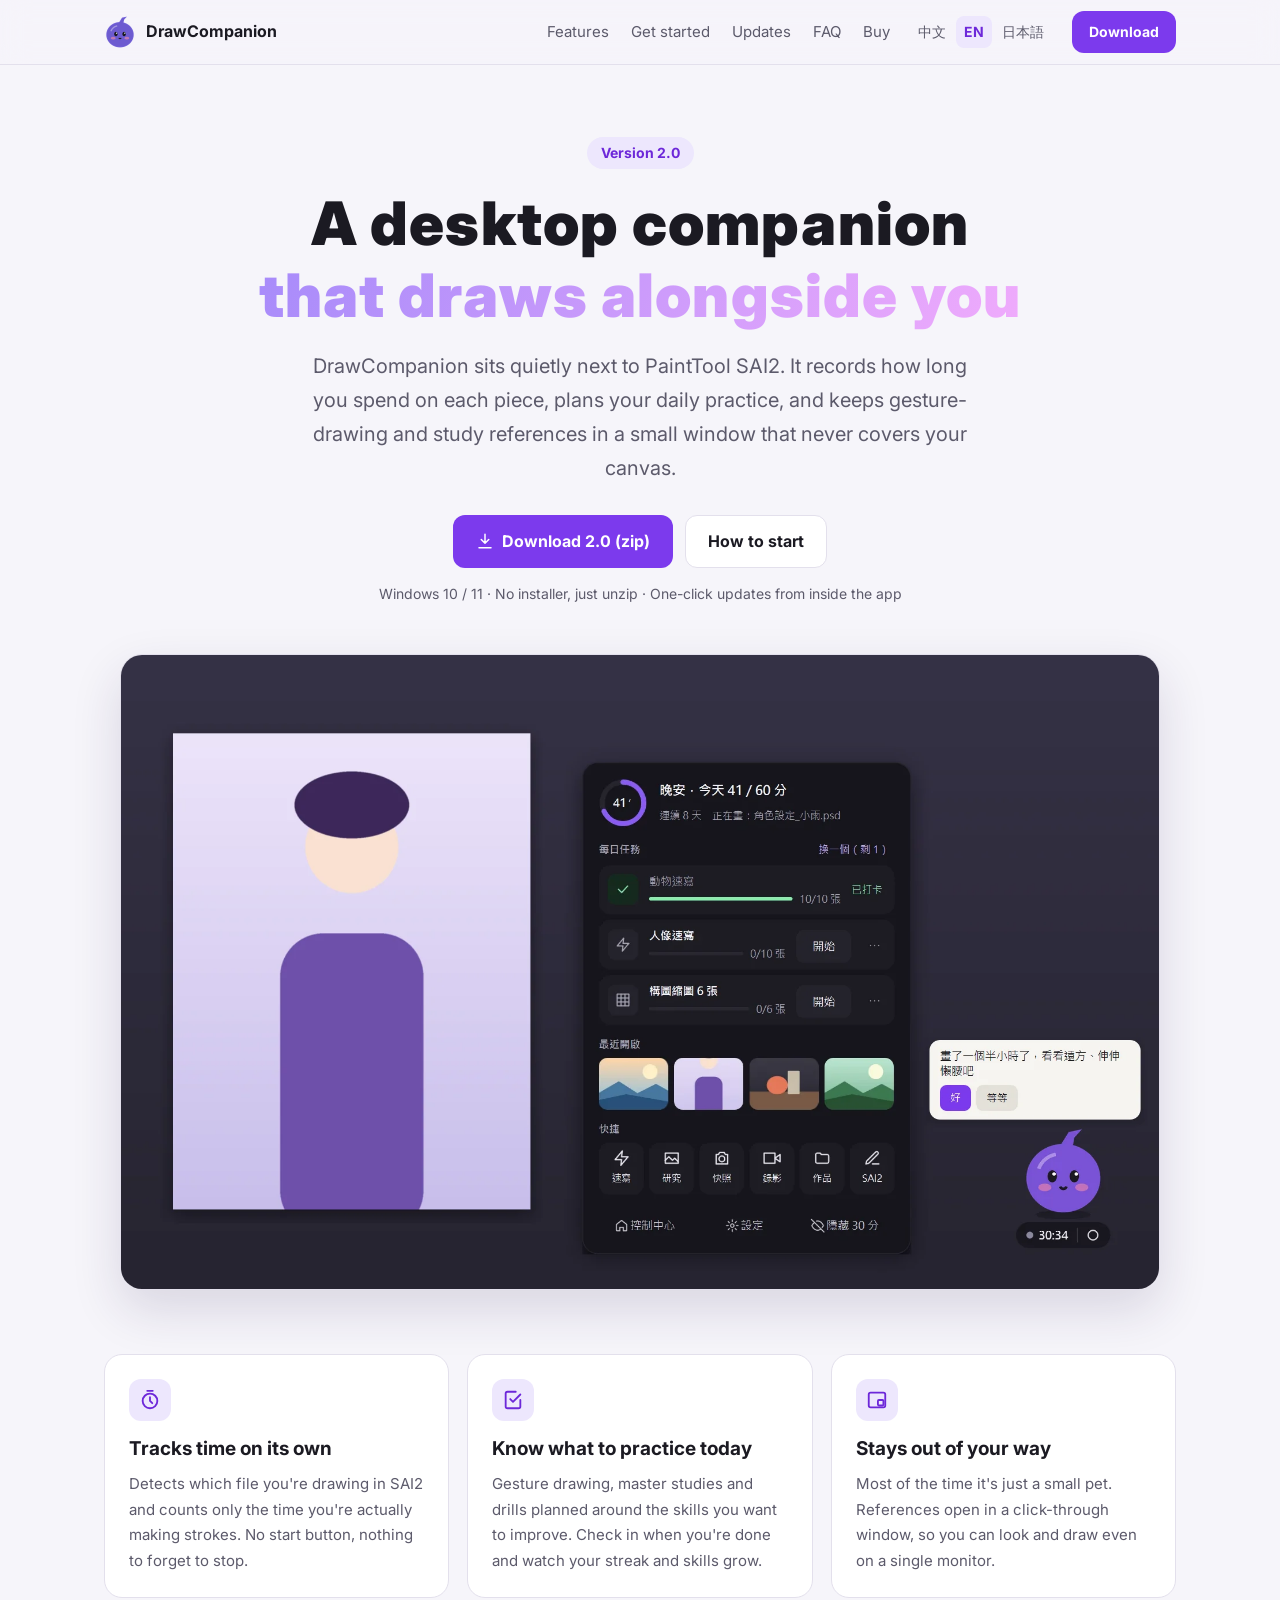
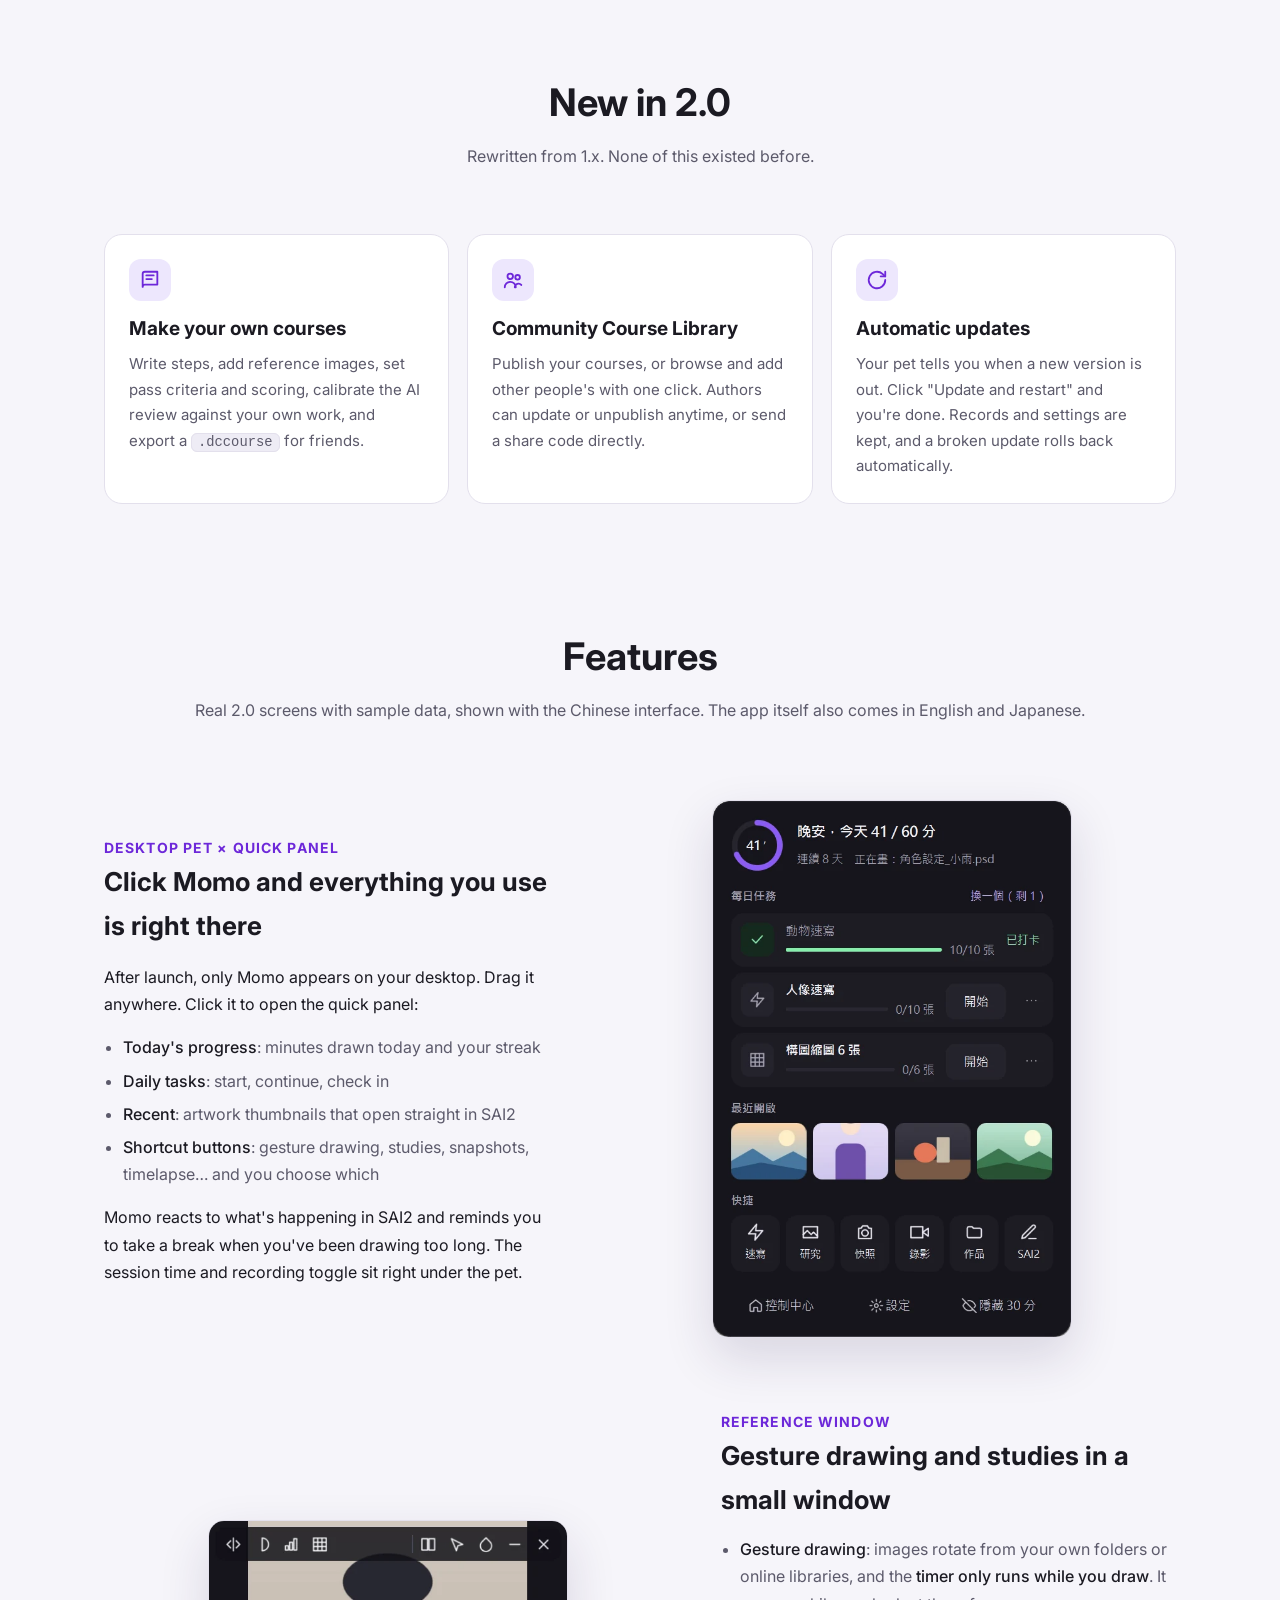
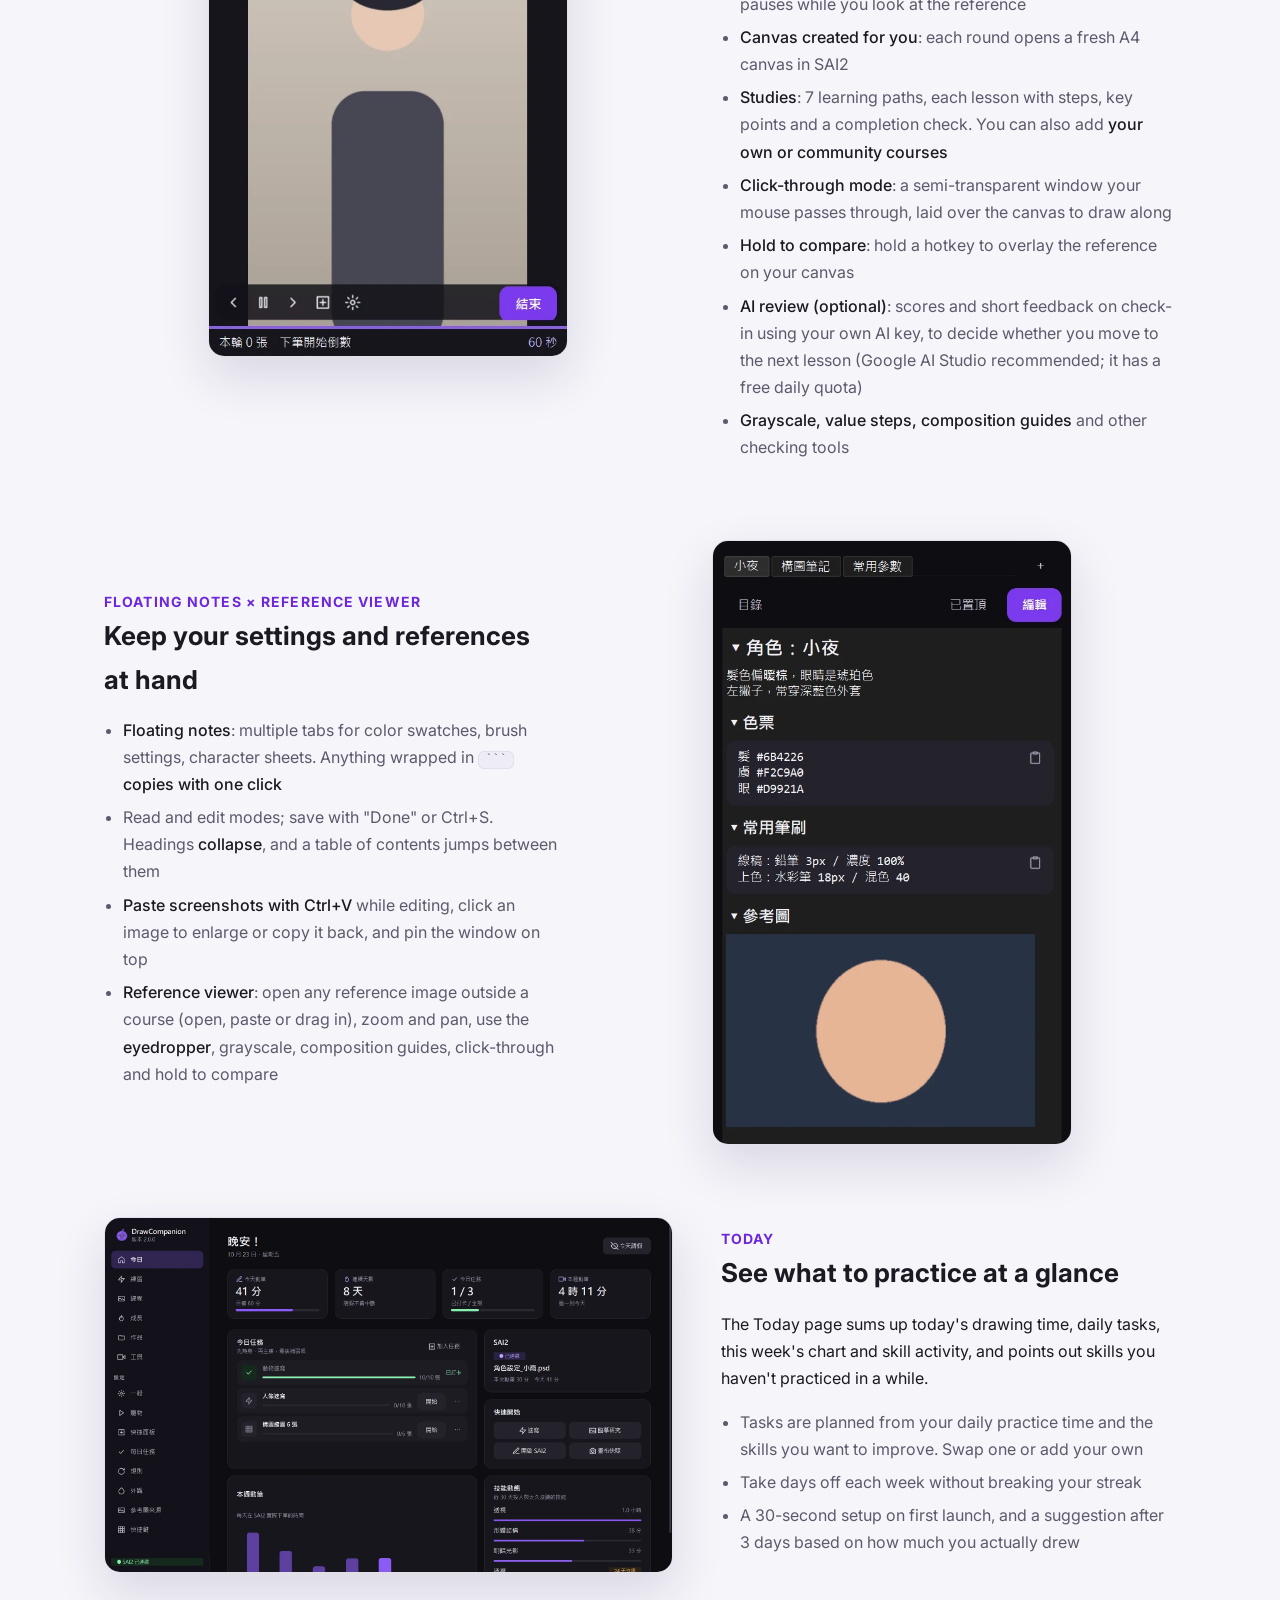
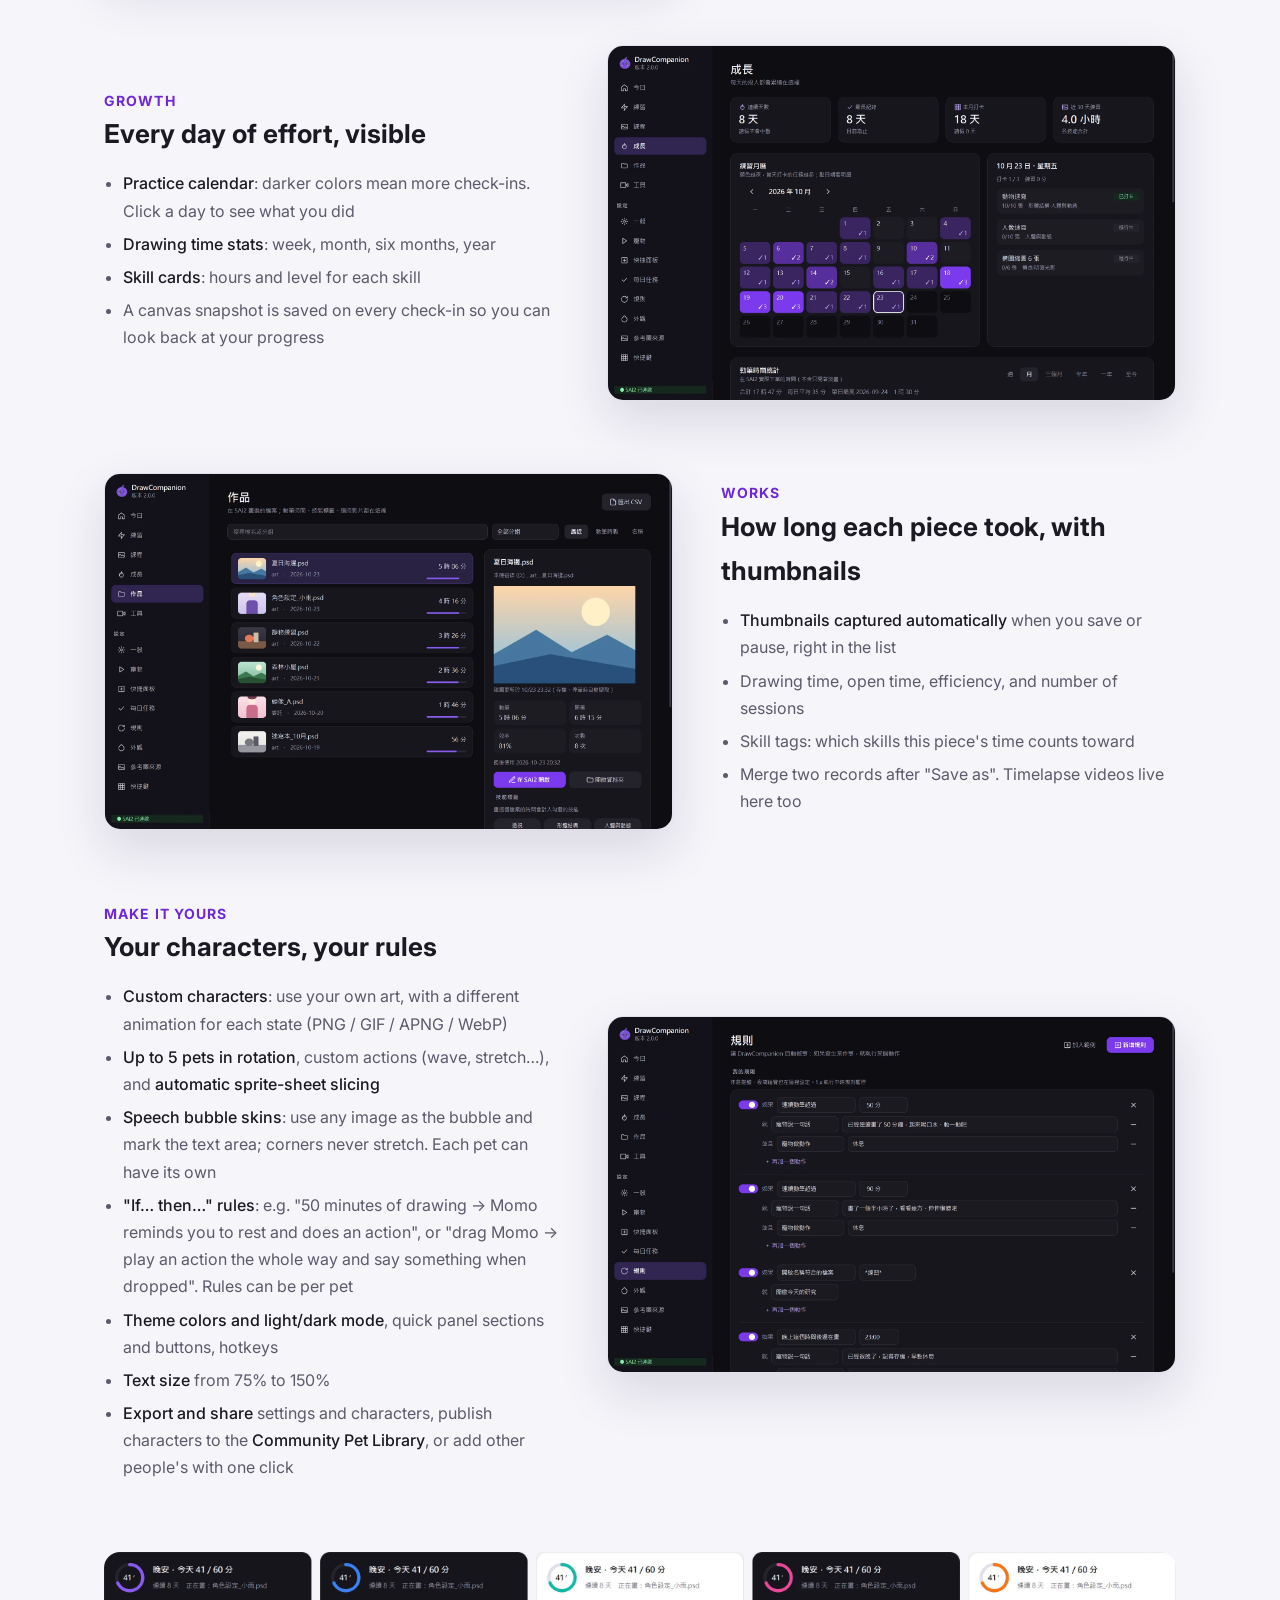
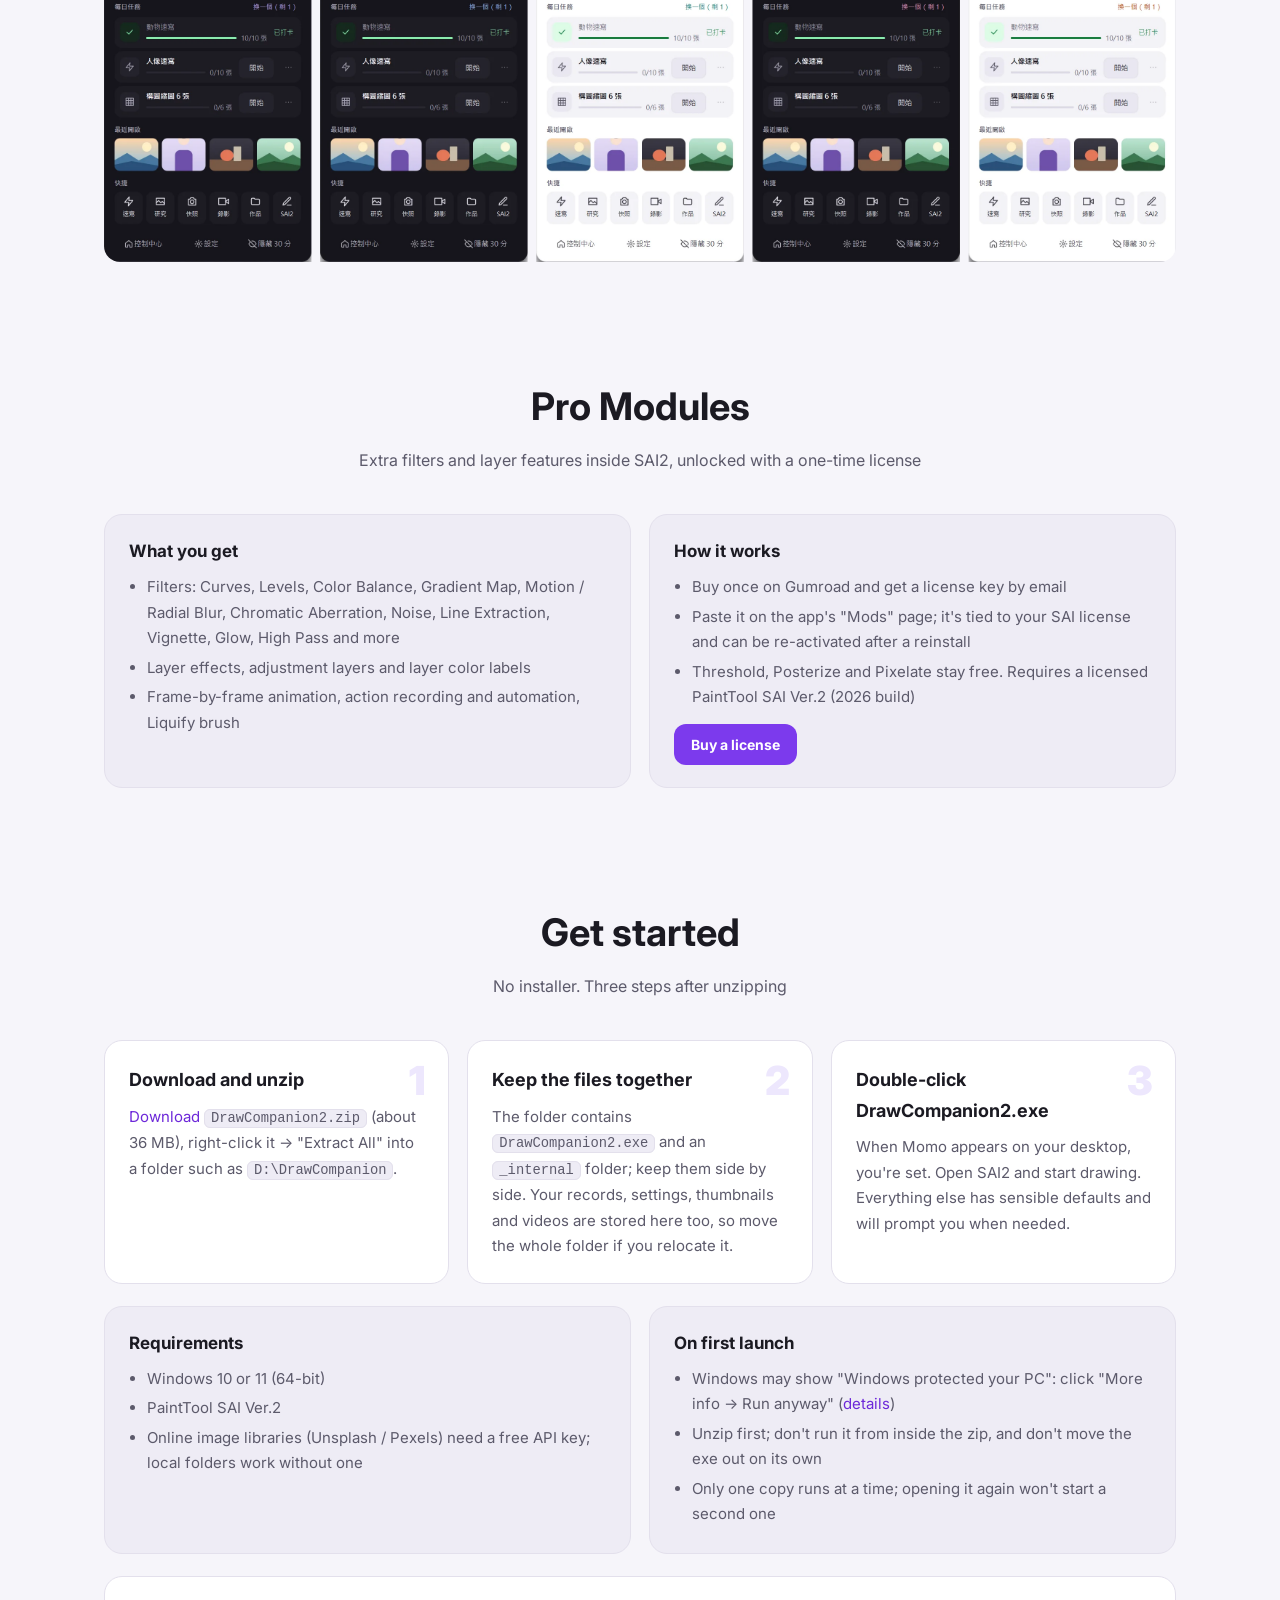
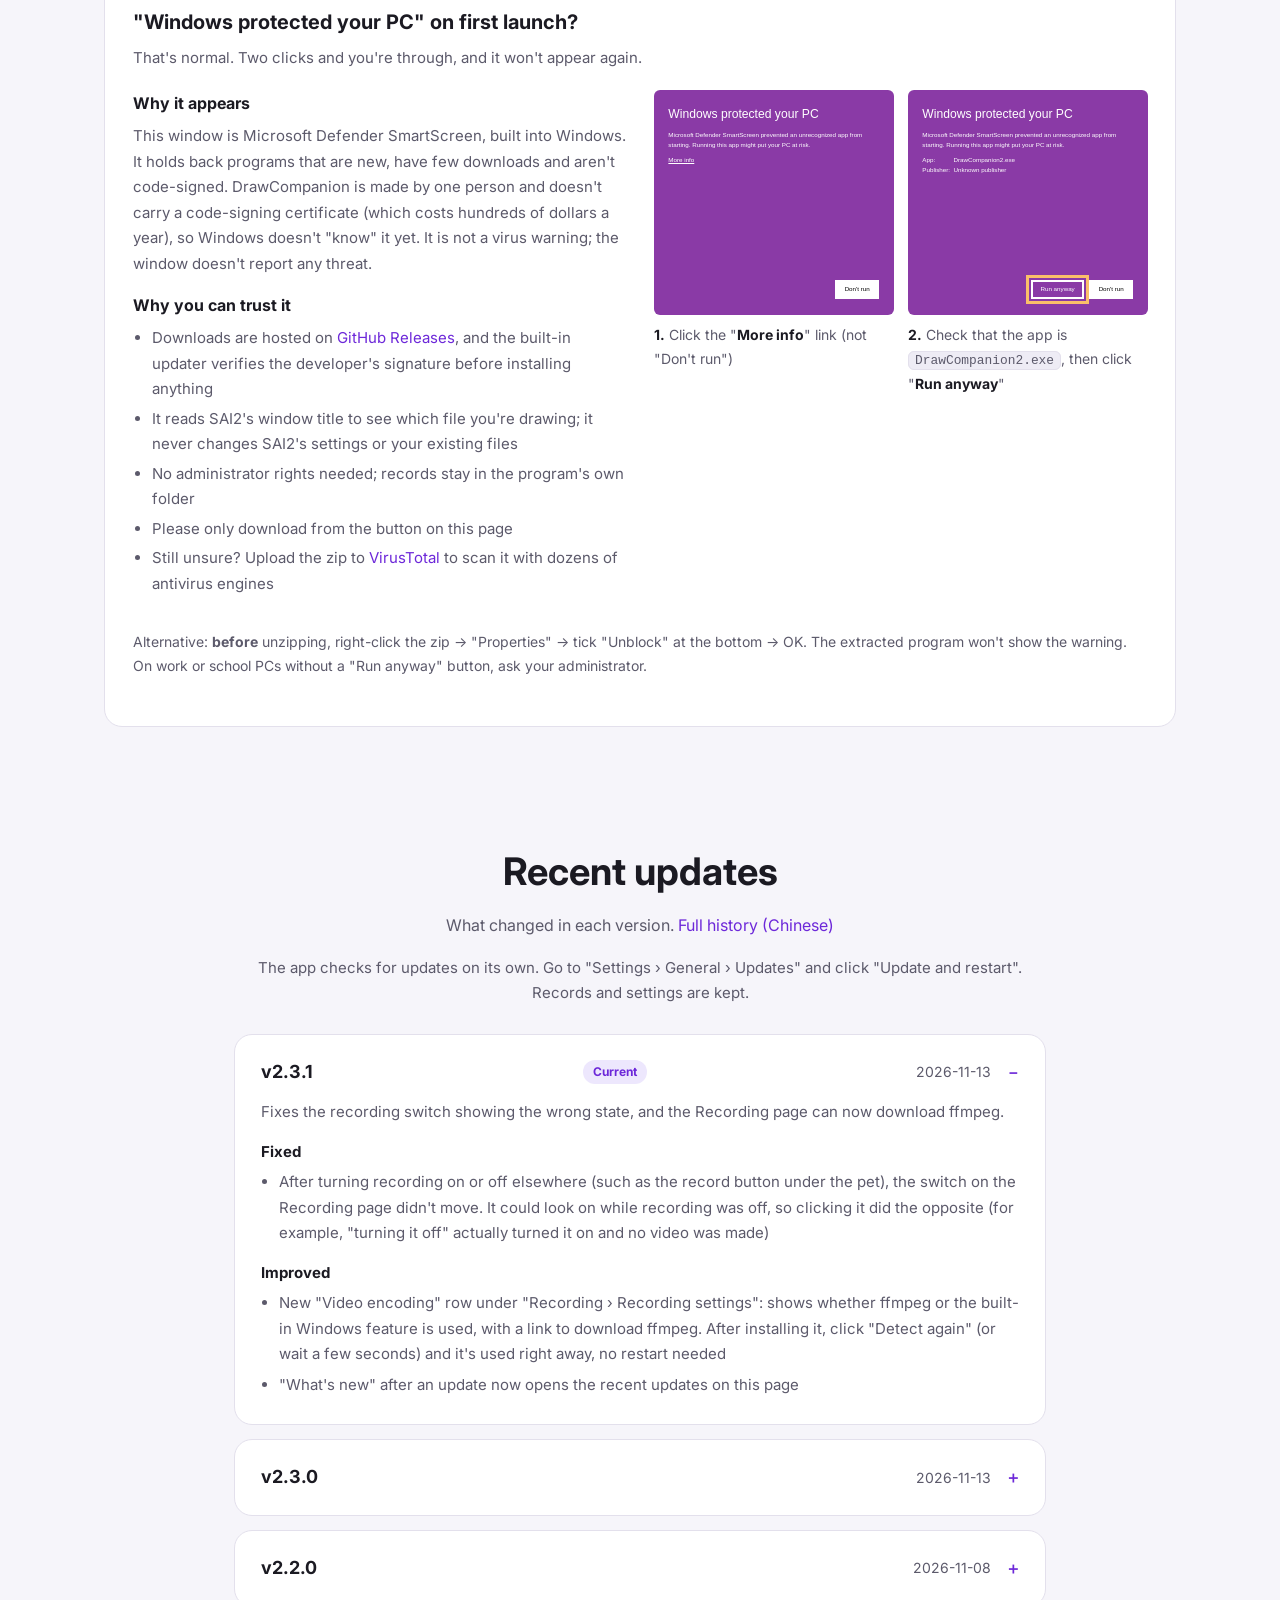
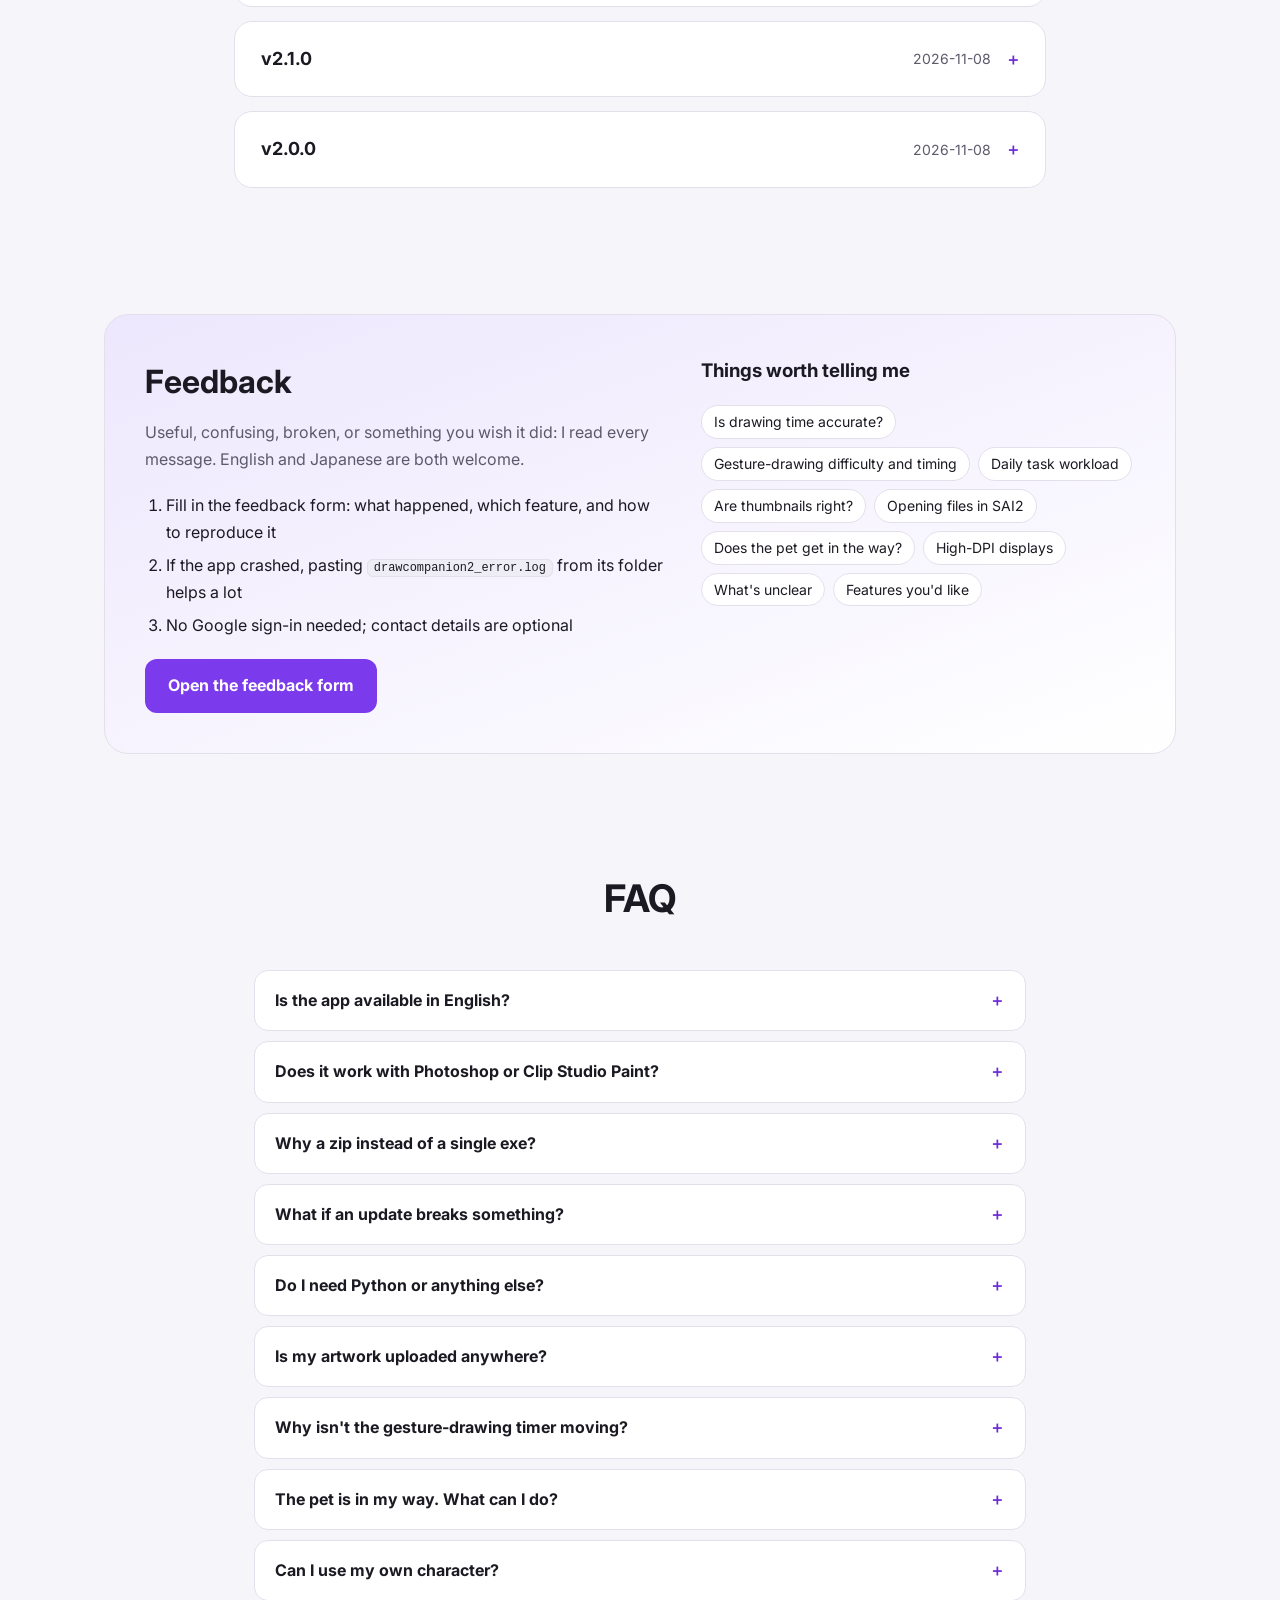
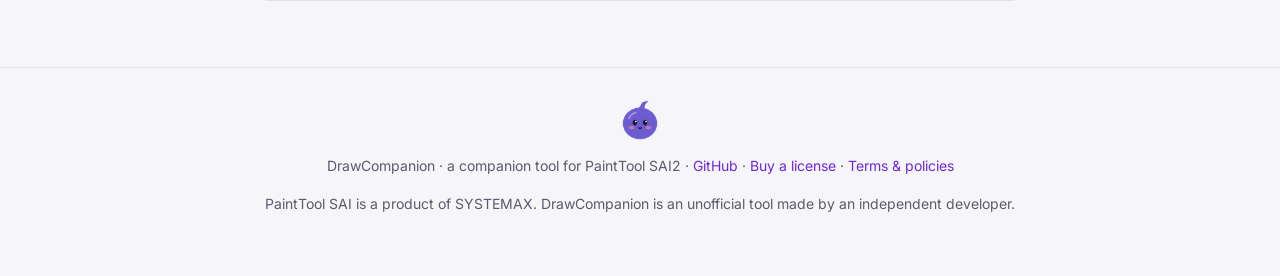
==== docs/en/index.html @ 7527cdd9 "更新介紹網頁與版本資訊（2.3.1）" ====
<!doctype html>
<html lang="en">
<head>
<meta charset="utf-8">
<meta name="viewport" content="width=device-width, initial-scale=1">
<title>DrawCompanion 2.0 — a desktop companion for PaintTool SAI2</title>
<meta name="description" content="A desktop companion for PaintTool SAI2: tracks your drawing time automatically, plans daily practice, and keeps gesture-drawing and study references in a small window that stays out of your canvas.">
<meta property="og:title" content="DrawCompanion 2.0">
<meta property="og:description" content="A desktop companion for SAI2: automatic time tracking, daily practice, and reference windows that stay out of your way.">
<meta property="og:image" content="https://straydog3301.github.io/SAI2_DrawCompanion/img/hero.webp">
<link rel="alternate" hreflang="zh-Hant" href="https://straydog3301.github.io/SAI2_DrawCompanion/">
<link rel="alternate" hreflang="en" href="https://straydog3301.github.io/SAI2_DrawCompanion/en/">
<link rel="alternate" hreflang="ja" href="https://straydog3301.github.io/SAI2_DrawCompanion/ja/">
<link rel="alternate" hreflang="x-default" href="https://straydog3301.github.io/SAI2_DrawCompanion/en/">
<link rel="icon" href="../img/icon.png" type="image/png">
<link rel="apple-touch-icon" href="../img/apple-touch-icon.png">
<link rel="preconnect" href="https://fonts.googleapis.com">
<link rel="preconnect" href="https://fonts.gstatic.com" crossorigin>
<link href="https://fonts.googleapis.com/css2?family=Inter:wght@400;500;700;900&display=swap" rel="stylesheet">
<link rel="stylesheet" href="../site.css">
</head>
<body>

<nav>
  <div class="wrap">
    <a class="brand" href="#top"><img src="../img/icon.png" alt="" width="32" height="32">DrawCompanion</a>
    <div class="links">
      <a href="#features">Features</a>
      <a href="#start">Get started</a>
      <a href="#updates">Updates</a>
      <a href="#faq">FAQ</a>
      <a href="buy.html">Buy</a>
    </div>
    <div class="lang"><a href="../" hreflang="zh-Hant">中文</a><a href="./" hreflang="en" aria-current="page">EN</a><a href="../ja/" hreflang="ja">日本語</a></div>
    <a class="btn primary small" href="https://github.com/straydog3301/SAI2_DrawCompanion/releases/latest/download/DrawCompanion2.zip">Download</a>
  </div>
</nav>

<header class="hero" id="top">
  <div class="wrap">
    <span class="badge">Version 2.0</span>
    <h1>A desktop companion<br><span class="hl">that draws alongside you</span></h1>
    <p class="lead">DrawCompanion sits quietly next to PaintTool SAI2. It records how long you spend on each piece, plans your daily practice, and keeps gesture-drawing and study references in a small window that never covers your canvas.</p>
    <div class="cta">
      <a class="btn primary" href="https://github.com/straydog3301/SAI2_DrawCompanion/releases/latest/download/DrawCompanion2.zip">
        <svg viewBox="0 0 24 24" fill="none" stroke="currentColor" stroke-width="2" stroke-linecap="round" stroke-linejoin="round" aria-hidden="true"><path d="M12 3v12m0 0-5-5m5 5 5-5M4 21h16"/></svg>
        Download 2.0 (zip)
      </a>
      <a class="btn ghost" href="#start">How to start</a>
    </div>
    <p class="note">Windows 10 / 11 · No installer, just unzip · One-click updates from inside the app</p>
    <div class="hero-shot">
      <img src="../img/hero.webp" width="1800" height="1100" alt="Momo the desktop pet next to the canvas, with a speech bubble and the quick panel: today's progress, daily tasks, recent artwork thumbnails and shortcut buttons">
    </div>

    <div class="pillars">
      <div class="pillar">
        <div class="ico"><svg viewBox="0 0 24 24" fill="none" stroke="currentColor" stroke-width="2" stroke-linecap="round" stroke-linejoin="round" aria-hidden="true"><circle cx="12" cy="13" r="8"/><path d="M12 9v4l2.5 2.5M9 2h6"/></svg></div>
        <h3>Tracks time on its own</h3>
        <p>Detects which file you're drawing in SAI2 and counts only the time you're actually making strokes. No start button, nothing to forget to stop.</p>
      </div>
      <div class="pillar">
        <div class="ico"><svg viewBox="0 0 24 24" fill="none" stroke="currentColor" stroke-width="2" stroke-linecap="round" stroke-linejoin="round" aria-hidden="true"><path d="M9 11l3 3 8-8"/><path d="M20 12v7a2 2 0 0 1-2 2H6a2 2 0 0 1-2-2V5a2 2 0 0 1 2-2h9"/></svg></div>
        <h3>Know what to practice today</h3>
        <p>Gesture drawing, master studies and drills planned around the skills you want to improve. Check in when you're done and watch your streak and skills grow.</p>
      </div>
      <div class="pillar">
        <div class="ico"><svg viewBox="0 0 24 24" fill="none" stroke="currentColor" stroke-width="2" stroke-linecap="round" stroke-linejoin="round" aria-hidden="true"><rect x="3" y="4" width="18" height="16" rx="2"/><rect x="13" y="12" width="6" height="6" rx="1"/></svg></div>
        <h3>Stays out of your way</h3>
        <p>Most of the time it's just a small pet. References open in a click-through window, so you can look and draw even on a single monitor.</p>
      </div>
    </div>

    <div class="sec-title" style="margin-top:72px">
      <h2>New in 2.0</h2>
      <p>Rewritten from 1.x. None of this existed before.</p>
    </div>
    <div class="pillars">
      <div class="pillar">
        <div class="ico"><svg viewBox="0 0 24 24" fill="none" stroke="currentColor" stroke-width="2" stroke-linecap="round" stroke-linejoin="round" aria-hidden="true"><path d="M4 19.5A2.5 2.5 0 0 1 6.5 17H20V3H6.5A2.5 2.5 0 0 0 4 5.5z"/><path d="M8 7h8M8 11h6"/></svg></div>
        <h3>Make your own courses</h3>
        <p>Write steps, add reference images, set pass criteria and scoring, calibrate the AI review against your own work, and export a <code>.dccourse</code> for friends.</p>
      </div>
      <div class="pillar">
        <div class="ico"><svg viewBox="0 0 24 24" fill="none" stroke="currentColor" stroke-width="2" stroke-linecap="round" stroke-linejoin="round" aria-hidden="true"><circle cx="9" cy="8" r="3"/><circle cx="17" cy="9" r="2.5"/><path d="M3 20a6 6 0 0 1 12 0M14 20a4 4 0 0 1 7-2.6"/></svg></div>
        <h3>Community Course Library</h3>
        <p>Publish your courses, or browse and add other people's with one click. Authors can update or unpublish anytime, or send a share code directly.</p>
      </div>
      <div class="pillar">
        <div class="ico"><svg viewBox="0 0 24 24" fill="none" stroke="currentColor" stroke-width="2" stroke-linecap="round" stroke-linejoin="round" aria-hidden="true"><path d="M21 12a9 9 0 1 1-3-6.7L21 8"/><path d="M21 3v5h-5"/></svg></div>
        <h3>Automatic updates</h3>
        <p>Your pet tells you when a new version is out. Click "Update and restart" and you're done. Records and settings are kept, and a broken update rolls back automatically.</p>
      </div>
    </div>
  </div>
</header>

<main>
<section id="features">
  <div class="wrap">
    <div class="sec-title">
      <h2>Features</h2>
      <p>Real 2.0 screens with sample data, shown with the Chinese interface. The app itself also comes in English and Japanese.</p>
    </div>

    <div class="feature">
      <div class="text">
        <div class="kicker">DESKTOP PET × QUICK PANEL</div>
        <h3>Click Momo and everything you use is right there</h3>
        <p>After launch, only Momo appears on your desktop. Drag it anywhere. Click it to open the quick panel:</p>
        <ul>
          <li><b>Today's progress</b>: minutes drawn today and your streak</li>
          <li><b>Daily tasks</b>: start, continue, check in</li>
          <li><b>Recent</b>: artwork thumbnails that open straight in SAI2</li>
          <li><b>Shortcut buttons</b>: gesture drawing, studies, snapshots, timelapse… and you choose which</li>
        </ul>
        <p>Momo reacts to what's happening in SAI2 and reminds you to take a break when you've been drawing too long. The session time and recording toggle sit right under the pet.</p>
      </div>
      <div class="shot narrow"><img src="../img/panel.webp" width="570" height="854" loading="lazy" alt="Quick panel: today's progress ring, three daily tasks, recent artwork thumbnails and shortcut buttons"></div>
    </div>

    <div class="feature flip">
      <div class="text">
        <div class="kicker">REFERENCE WINDOW</div>
        <h3>Gesture drawing and studies in a small window</h3>
        <ul>
          <li><b>Gesture drawing</b>: images rotate from your own folders or online libraries, and the <b>timer only runs while you draw</b>. It pauses while you look at the reference</li>
          <li><b>Canvas created for you</b>: each round opens a fresh A4 canvas in SAI2</li>
          <li><b>Studies</b>: 7 learning paths, each lesson with steps, key points and a completion check. You can also add <b>your own or community courses</b></li>
          <li><b>Click-through mode</b>: a semi-transparent window your mouse passes through, laid over the canvas to draw along</li>
          <li><b>Hold to compare</b>: hold a hotkey to overlay the reference on your canvas</li>
          <li><b>AI review (optional)</b>: scores and short feedback on check-in using your own AI key, to decide whether you move to the next lesson (Google AI Studio recommended; it has a free daily quota)</li>
          <li><b>Grayscale, value steps, composition guides</b> and other checking tools</li>
        </ul>
      </div>
      <div class="shot narrow"><img src="../img/sketch.webp" width="540" height="656" loading="lazy" alt="Gesture-drawing reference window: the reference image, a checking toolbar on top, and previous / pause / next / canvas buttons with a countdown below"></div>
    </div>

    <div class="feature">
      <div class="text">
        <div class="kicker">FLOATING NOTES × REFERENCE VIEWER</div>
        <h3>Keep your settings and references at hand</h3>
        <ul>
          <li><b>Floating notes</b>: multiple tabs for color swatches, brush settings, character sheets. Anything wrapped in <code>```</code> <b>copies with one click</b></li>
          <li>Read and edit modes; save with "Done" or Ctrl+S. Headings <b>collapse</b>, and a table of contents jumps between them</li>
          <li><b>Paste screenshots with Ctrl+V</b> while editing, click an image to enlarge or copy it back, and pin the window on top</li>
          <li><b>Reference viewer</b>: open any reference image outside a course (open, paste or drag in), zoom and pan, use the <b>eyedropper</b>, grayscale, composition guides, click-through and hold to compare</li>
        </ul>
      </div>
      <div class="shot narrow"><img src="../img/notes.webp" width="570" height="960" loading="lazy" alt="Floating notes: tabs, collapsible headings, one-click copy blocks for swatches and brush settings, and a pasted reference image"></div>
    </div>

    <div class="feature flip">
      <div class="text">
        <div class="kicker">TODAY</div>
        <h3>See what to practice at a glance</h3>
        <p>The Today page sums up today's drawing time, daily tasks, this week's chart and skill activity, and points out skills you haven't practiced in a while.</p>
        <ul>
          <li>Tasks are planned from your daily practice time and the skills you want to improve. Swap one or add your own</li>
          <li>Take days off each week without breaking your streak</li>
          <li>A 30-second setup on first launch, and a suggestion after 3 days based on how much you actually drew</li>
        </ul>
      </div>
      <div class="shot"><img src="../img/today.webp" width="1920" height="1200" loading="lazy" alt="Today page: drawing time today, streak, today's tasks, this week's drawing chart, SAI2 connection status and skill activity"></div>
    </div>

    <div class="feature">
      <div class="text">
        <div class="kicker">GROWTH</div>
        <h3>Every day of effort, visible</h3>
        <ul>
          <li><b>Practice calendar</b>: darker colors mean more check-ins. Click a day to see what you did</li>
          <li><b>Drawing time stats</b>: week, month, six months, year</li>
          <li><b>Skill cards</b>: hours and level for each skill</li>
          <li>A canvas snapshot is saved on every check-in so you can look back at your progress</li>
        </ul>
      </div>
      <div class="shot"><img src="../img/growth.webp" width="1920" height="1200" loading="lazy" alt="Growth page: streak, longest streak, check-ins this month, practice calendar heatmap and daily details"></div>
    </div>

    <div class="feature flip">
      <div class="text">
        <div class="kicker">WORKS</div>
        <h3>How long each piece took, with thumbnails</h3>
        <ul>
          <li><b>Thumbnails captured automatically</b> when you save or pause, right in the list</li>
          <li>Drawing time, open time, efficiency, and number of sessions</li>
          <li>Skill tags: which skills this piece's time counts toward</li>
          <li>Merge two records after "Save as". Timelapse videos live here too</li>
        </ul>
      </div>
      <div class="shot"><img src="../img/works.webp" width="1920" height="1200" loading="lazy" alt="Works page: artwork list with thumbnails, a large preview and drawing stats on the right"></div>
    </div>

    <div class="feature">
      <div class="text">
        <div class="kicker">MAKE IT YOURS</div>
        <h3>Your characters, your rules</h3>
        <ul>
          <li><b>Custom characters</b>: use your own art, with a different animation for each state (PNG / GIF / APNG / WebP)</li>
          <li><b>Up to 5 pets in rotation</b>, custom actions (wave, stretch…), and <b>automatic sprite-sheet slicing</b></li>
          <li><b>Speech bubble skins</b>: use any image as the bubble and mark the text area; corners never stretch. Each pet can have its own</li>
          <li><b>"If… then…" rules</b>: e.g. "50 minutes of drawing → Momo reminds you to rest and does an action", or "drag Momo → play an action the whole way and say something when dropped". Rules can be per pet</li>
          <li><b>Theme colors and light/dark mode</b>, quick panel sections and buttons, hotkeys</li>
          <li><b>Text size</b> from 75% to 150%</li>
          <li><b>Export and share</b> settings and characters, publish characters to the <b>Community Pet Library</b>, or add other people's with one click</li>
        </ul>
      </div>
      <div class="shot"><img src="../img/rules.webp" width="1920" height="1200" loading="lazy" alt="Rules page: &quot;If… then…&quot; rules such as long-session break reminders, opening practice files and late-night reminders"></div>
    </div>
    <img class="themes" src="../img/themes.webp" width="2946" height="854" loading="lazy" alt="The quick panel in five theme colors: purple, blue, teal (light), pink and orange (light)">
  </div>
</section>

<section id="pro">
  <div class="wrap">
    <div class="sec-title">
      <h2>Pro Modules</h2>
      <p>Extra filters and layer features inside SAI2, unlocked with a one-time license</p>
    </div>
    <div class="req">
      <div class="box">
        <h3>What you get</h3>
        <ul>
          <li>Filters: Curves, Levels, Color Balance, Gradient Map, Motion / Radial Blur, Chromatic Aberration, Noise, Line Extraction, Vignette, Glow, High Pass and more</li>
          <li>Layer effects, adjustment layers and layer color labels</li>
          <li>Frame-by-frame animation, action recording and automation, Liquify brush</li>
        </ul>
      </div>
      <div class="box">
        <h3>How it works</h3>
        <ul>
          <li>Buy once on Gumroad and get a license key by email</li>
          <li>Paste it on the app's "Mods" page; it's tied to your SAI license and can be re-activated after a reinstall</li>
          <li>Threshold, Posterize and Pixelate stay free. Requires a licensed PaintTool SAI Ver.2 (2026 build)</li>
        </ul>
        <p style="margin:14px 0 0"><a class="btn primary small" href="buy.html">Buy a license</a></p>
      </div>
    </div>
  </div>
</section>

<section id="start">
  <div class="wrap">
    <div class="sec-title">
      <h2>Get started</h2>
      <p>No installer. Three steps after unzipping</p>
    </div>
    <div class="steps">
      <div class="step">
        <h3>Download and unzip</h3>
        <p><a href="https://github.com/straydog3301/SAI2_DrawCompanion/releases/latest/download/DrawCompanion2.zip">Download</a> <code>DrawCompanion2.zip</code> (about 36 MB), right-click it → "Extract All" into a folder such as <code>D:\DrawCompanion</code>.</p>
      </div>
      <div class="step">
        <h3>Keep the files together</h3>
        <p>The folder contains <code>DrawCompanion2.exe</code> and an <code>_internal</code> folder; keep them side by side. Your records, settings, thumbnails and videos are stored here too, so move the whole folder if you relocate it.</p>
      </div>
      <div class="step">
        <h3>Double-click DrawCompanion2.exe</h3>
        <p>When Momo appears on your desktop, you're set. Open SAI2 and start drawing. Everything else has sensible defaults and will prompt you when needed.</p>
      </div>
    </div>
    <div class="req">
      <div class="box">
        <h3>Requirements</h3>
        <ul>
          <li>Windows 10 or 11 (64-bit)</li>
          <li>PaintTool SAI Ver.2</li>
          <li>Online image libraries (Unsplash / Pexels) need a free API key; local folders work without one</li>
        </ul>
      </div>
      <div class="box">
        <h3>On first launch</h3>
        <ul>
          <li>Windows may show "Windows protected your PC": click "More info → Run anyway" (<a href="#smartscreen">details</a>)</li>
          <li>Unzip first; don't run it from inside the zip, and don't move the exe out on its own</li>
          <li>Only one copy runs at a time; opening it again won't start a second one</li>
        </ul>
      </div>
    </div>

    <div class="smart" id="smartscreen">
      <h3>"Windows protected your PC" on first launch?</h3>
      <p>That's normal. Two clicks and you're through, and it won't appear again.</p>
      <div class="smart-grid">
        <div class="why">
          <h4>Why it appears</h4>
          <p>This window is Microsoft Defender SmartScreen, built into Windows. It holds back programs that are new, have few downloads and aren't code-signed. DrawCompanion is made by one person and doesn't carry a code-signing certificate (which costs hundreds of dollars a year), so Windows doesn't "know" it yet. It is not a virus warning; the window doesn't report any threat.</p>
          <h4>Why you can trust it</h4>
          <ul>
            <li>Downloads are hosted on <a href="https://github.com/straydog3301/SAI2_DrawCompanion/releases">GitHub Releases</a>, and the built-in updater verifies the developer's signature before installing anything</li>
            <li>It reads SAI2's window title to see which file you're drawing; it never changes SAI2's settings or your existing files</li>
            <li>No administrator rights needed; records stay in the program's own folder</li>
            <li>Please only download from the button on this page</li>
            <li>Still unsure? Upload the zip to <a href="https://www.virustotal.com/">VirusTotal</a> to scan it with dozens of antivirus engines</li>
          </ul>
        </div>
        <div class="howto">
          <figure>
            <div class="win" role="img" aria-label="Windows protected your PC: Microsoft Defender SmartScreen prevented an unrecognized app from starting. A More info link and a Don't run button are shown">
              <div class="t">Windows protected your PC</div>
              <div>Microsoft Defender SmartScreen prevented an unrecognized app from starting. Running this app might put your PC at risk.</div>
              <div class="kv"><u>More info</u></div>
              <div class="btns"><span class="no">Don't run</span></div>
            </div>
            <figcaption><b>1.</b> Click the "<b>More info</b>" link (not "Don't run")</figcaption>
          </figure>
          <figure>
            <div class="win" role="img" aria-label="After clicking More info: App DrawCompanion2.exe, Publisher Unknown publisher, and a new Run anyway button">
              <div class="t">Windows protected your PC</div>
              <div>Microsoft Defender SmartScreen prevented an unrecognized app from starting. Running this app might put your PC at risk.</div>
              <div class="kv"><span>App:</span>DrawCompanion2.exe<br><span>Publisher:</span>Unknown publisher</div>
              <div class="btns"><span class="run">Run anyway</span><span class="no">Don't run</span></div>
            </div>
            <figcaption><b>2.</b> Check that the app is <code>DrawCompanion2.exe</code>, then click "<b>Run anyway</b>"</figcaption>
          </figure>
        </div>
      </div>
      <p class="alt">Alternative: <b>before</b> unzipping, right-click the zip → "Properties" → tick "Unblock" at the bottom → OK. The extracted program won't show the warning. On work or school PCs without a "Run anyway" button, ask your administrator.</p>
    </div>
  </div>
</section>

<section id="updates">
  <div class="wrap updates">
    <div class="sec-title">
      <h2>Recent updates</h2>
      <p>What changed in each version. <a href="../#updates">Full history (Chinese)</a></p>
    </div>
    <p class="update-how">The app checks for updates on its own. Go to "Settings › General › Updates" and click "Update and restart". Records and settings are kept.</p>

    <details class="rel" open>
      <summary><span class="ver">v2.3.1</span><span class="tag">Current</span><span class="date">2026-11-13</span></summary>
      <p class="lead2">Fixes the recording switch showing the wrong state, and the Recording page can now download ffmpeg.</p>
      <h4>Fixed</h4>
      <ul>
        <li>After turning recording on or off elsewhere (such as the record button under the pet), the switch on the Recording page didn't move. It could look on while recording was off, so clicking it did the opposite (for example, "turning it off" actually turned it on and no video was made)</li>
      </ul>
      <h4>Improved</h4>
      <ul>
        <li>New "Video encoding" row under "Recording › Recording settings": shows whether ffmpeg or the built-in Windows feature is used, with a link to download ffmpeg. After installing it, click "Detect again" (or wait a few seconds) and it's used right away, no restart needed</li>
        <li>"What's new" after an update now opens the recent updates on this page</li>
      </ul>
    </details>

    <details class="rel">
      <summary><span class="ver">v2.3.0</span><span class="date">2026-11-13</span></summary>
      <p class="lead2">SAI2 Liquify brush, six new filters and two layer effects; timelapse no longer needs ffmpeg.</p>
      <h4>New (SAI2 2026 build)</h4>
      <ul>
        <li><b>Liquify brush</b>: pick "Liquify" in SAI2's "New tool". Push, twirl clockwise / counterclockwise, pinch and bloat; density sets the strength and can follow pen pressure. Works on several selected layers at once with a live preview, and each stroke is one Ctrl+Z</li>
        <li><b>New filters</b>: Curves, Motion Blur, Radial Blur, Chromatic Aberration, Color Balance and Gradient Map (with a new color picker and custom gradient sets)</li>
        <li><b>New layer effects</b>: Outer Glow and Bevel, updated live as you draw</li>
        <li>Each filter can be turned on or off and given a shortcut on the Mods page; stroke, glow and bevel colors now open the color picker</li>
      </ul>
      <h4>Improved</h4>
      <ul>
        <li><b>Timelapse no longer needs ffmpeg</b>: without it, videos are made, merged and trimmed with Windows' built-in Media Foundation. If ffmpeg is installed it's still used first (faster, smaller files)</li>
        <li>On Windows N editions, install the Media Feature Pack first</li>
      </ul>
    </details>

    <details class="rel">
      <summary><span class="ver">v2.2.0</span><span class="date">2026-11-08</span></summary>
      <p class="lead2">Now works with Photoshop and Clip Studio Paint too.</p>
      <h4>New</h4>
      <ul>
        <li><b>Photoshop and Clip Studio Paint support</b>: switch in "Settings › General › Drawing app". Drawing time, check-ins, artwork records, recent files, canvas snapshots and course screenshots follow the app you choose. The same file drawn in another app stays one record</li>
        <li>Photoshop: the current file comes from the window title, and canvas capture needs the Photoshop window to be visible. Clip Studio Paint: reads the list of open files (the most recently opened wins), and captures show the last saved state</li>
        <li>Timelapse and Mods are SAI2-only and are grayed out for other apps</li>
      </ul>
      <h4>Fixed</h4>
      <ul>
        <li>"Add rule" did nothing for per-pet rules; new rules now appear at the top of the list</li>
      </ul>
    </details>

    <details class="rel">
      <summary><span class="ver">v2.1.0</span><span class="date">2026-11-08</span></summary>
      <p class="lead2">Community Pet Library: share the characters you draw, and add other people's with one click.</p>
      <h4>New</h4>
      <ul>
        <li><b>Community Pet Library</b>: browse shared characters on the Companions page. Cards play the idle animation and show the author, actions and rule count. "Add" previews first; rules that open URLs or files, record or take snapshots start disabled</li>
        <li><b>Publish your characters</b>: publish, upload a new version or unpublish from a custom character's "Info" tab, using the same author key as the course library. When you update, people who added it get "Update to new version", keeping their lineup position</li>
        <li>Report inappropriate or stolen characters; reported characters are hidden automatically after enough reports</li>
      </ul>
    </details>

    <details class="rel">
      <summary><span class="ver">v2.0.0</span><span class="date">2026-11-08</span></summary>
      <p class="lead2">2.0: make your own courses, share them in the Community Course Library, and no more manual downloads for updates.</p>
      <h4>New</h4>
      <ul>
        <li><b>Automatic updates</b>: checks at most once a day and your pet tells you when there's a new version. "Settings › General › Updates" → "Update and restart". If the new version fails to start, it rolls back automatically</li>
        <li><b>Your own courses</b>: write steps, add references, set pass criteria and scoring, test and calibrate the AI review with your own work, and export <code>.dccourse</code> files</li>
        <li><b>Community Course Library</b>: publish courses, browse and add others'; authors can update or unpublish anytime</li>
        <li><b>Drag rules</b>: new "while dragging the pet" and "when the pet is dropped" triggers</li>
        <li><b>Folder version</b>: unzip and run, faster startup; updates replace the whole folder and keep the previous version for rollback</li>
      </ul>
    </details>
  </div>
</section>

<section id="feedback">
  <div class="wrap">
    <div class="feedback">
      <div>
        <h2>Feedback</h2>
        <p>Useful, confusing, broken, or something you wish it did: I read every message. English and Japanese are both welcome.</p>
        <ol>
          <li>Fill in the feedback form: what happened, which feature, and how to reproduce it</li>
          <li>If the app crashed, pasting <code>drawcompanion2_error.log</code> from its folder helps a lot</li>
          <li>No Google sign-in needed; contact details are optional</li>
        </ol>
        <div class="cta" style="justify-content:flex-start">
          <a class="btn primary" href="https://docs.google.com/forms/d/e/1FAIpQLSdmVgbIjduOo64vnu7S4OUdu1t54_-3mCNL4WLYcpwTzY8taw/viewform" target="_blank" rel="noopener">Open the feedback form</a>
        </div>
      </div>
      <div>
        <h3 style="margin-top:0">Things worth telling me</h3>
        <div class="wish">
          <span>Is drawing time accurate?</span>
          <span>Gesture-drawing difficulty and timing</span>
          <span>Daily task workload</span>
          <span>Are thumbnails right?</span>
          <span>Opening files in SAI2</span>
          <span>Does the pet get in the way?</span>
          <span>High-DPI displays</span>
          <span>What's unclear</span>
          <span>Features you'd like</span>
        </div>
      </div>
    </div>
  </div>
</section>

<section id="faq">
  <div class="wrap faq">
    <div class="sec-title"><h2>FAQ</h2></div>
    <details>
      <summary>Is the app available in English?</summary>
      <p>Yes. The app and the menus and dialogs it adds to SAI2 are available in English, Japanese and Traditional Chinese. It follows your Windows language by default; you can change it under Settings › General › Language (takes effect after a restart).</p>
    </details>
    <details>
      <summary>Does it work with Photoshop or Clip Studio Paint?</summary>
      <p>Yes, since 2.2. Switch in "Settings › General › Drawing app" and drawing time, check-ins, artwork records and canvas captures follow that app. Photoshop captures need the window to be unobstructed; with several Clip Studio Paint canvases open, the most recently opened one counts, and captures show the last saved state. Timelapse and Mods are SAI2-only for now.</p>
    </details>
    <details>
      <summary>Why a zip instead of a single exe?</summary>
      <p>The folder version doesn't unpack itself to a temp folder on every launch, so it starts faster and is less likely to be flagged by antivirus software. The updater also replaces this folder directly. Run <code>DrawCompanion2.exe</code> and keep the <code>_internal</code> folder next to it.</p>
    </details>
    <details>
      <summary>What if an update breaks something?</summary>
      <p>If a new version fails to start three times in a row, the app rolls back automatically. You can also click "Go back to previous version" in "Settings › General › Updates". The previous version is kept in the <code>_previous</code> folder.</p>
    </details>
    <details>
      <summary>Do I need Python or anything else?</summary>
      <p>No. The unzipped folder contains everything; just run <code>DrawCompanion2.exe</code>. Timelapse videos are made with a feature built into Windows, so you don't need ffmpeg either.</p>
    </details>
    <details>
      <summary>Is my artwork uploaded anywhere?</summary>
      <p>No. Records, thumbnails and settings stay on your computer, in the program's folder. The app only connects to fetch reference images (The Met, Art Institute of Chicago, Unsplash, Pexels), check for updates, browse the community libraries, activate a license, and for AI review if you turn it on. Only courses and characters you choose to publish are uploaded; no usage data is collected.</p>
    </details>
    <details>
      <summary>Why isn't the gesture-drawing timer moving?</summary>
      <p>By default the timer only runs while you draw on a saved canvas in SAI2, and pauses while you look at the reference. A canvas is created and opened for you when you start. To keep it running all the time, turn this off in the reference window's settings.</p>
    </details>
    <details>
      <summary>The pet is in my way. What can I do?</summary>
      <p>Drag Momo anywhere; it also turns semi-transparent while you draw. "Hide for 30 min" in the quick panel tucks it away, and the tray icon brings it back.</p>
    </details>
    <details>
      <summary>Can I use my own character?</summary>
      <p>Yes. Go to "Settings → Companions", click "+" in the lineup, and pick images for each state. 512×512 APNG or WebP with a transparent background works best, and sprite sheets are supported. Export character packs to share, publish them to the Community Pet Library, or add characters others have drawn.</p>
    </details>
  </div>
</section>
</main>

<footer>
  <div class="wrap">
    <img src="../img/icon.png" alt="" width="40" height="40">
    <p>DrawCompanion · a companion tool for PaintTool SAI2 · <a href="https://github.com/straydog3301/SAI2_DrawCompanion">GitHub</a> · <a href="buy.html">Buy a license</a> · <a href="legal.html">Terms &amp; policies</a></p>
    <p>PaintTool SAI is a product of SYSTEMAX. DrawCompanion is an unofficial tool made by an independent developer.</p>
  </div>
</footer>
</body>
</html>
---- docs/site.css ----
/* DrawCompanion 官網共用樣式（index.html、en/、ja/） */
:root {
  --bg: #0e0e12; --bg2: #15141b; --card: #1a1922; --line: #2a2933;
  --text: #f2f1f6; --muted: #a8a6b8; --accent: #8b5cf6; --accent-btn: #7c3aed; --accent-soft: #2a2140;
  --accent-text: #c4b5fd; --ok: #86efac; --warn: #fbbf6a;
  --shadow: 0 20px 60px rgba(0, 0, 0, .45);
  --radius: 18px;
}
@media (prefers-color-scheme: light) {
  :root:not([data-theme="dark"]) {
    --bg: #f6f5fa; --bg2: #eeecf5; --card: #ffffff; --line: #e3e0ec;
    --text: #1b1a22; --muted: #5c5a6b; --accent-soft: #ede7fd; --accent-text: #6d28d9;
    --ok: #15803d; --warn: #b45309; --shadow: 0 20px 50px rgba(40, 30, 80, .14);
  }
}
:root[data-theme="dark"] { color-scheme: dark; }
* { box-sizing: border-box; }
html { scroll-behavior: smooth; }
body {
  margin: 0; background: var(--bg); color: var(--text);
  font-family: "Noto Sans TC", "Microsoft JhengHei UI", "PingFang TC", system-ui, sans-serif;
}
html:lang(en) body { font-family: "Inter", "Segoe UI", system-ui, sans-serif; }
html:lang(ja) body { font-family: "Noto Sans JP", "Yu Gothic UI", "Meiryo", system-ui, sans-serif; }
body {
  line-height: 1.7; -webkit-font-smoothing: antialiased;
}
a { color: var(--accent-text); text-decoration: none; }
a:hover { text-decoration: underline; }
img { max-width: 100%; height: auto; display: block; }
.wrap { max-width: 1120px; margin: 0 auto; padding: 0 24px; }
@media (max-width: 600px) { .wrap { padding: 0 16px; } }

/* 導覽列 */
nav { position: sticky; top: 0; z-index: 10; backdrop-filter: blur(14px);
      background: color-mix(in srgb, var(--bg) 82%, transparent); border-bottom: 1px solid var(--line); }
nav .wrap { display: flex; align-items: center; gap: 20px; height: 64px; }
.brand { display: flex; align-items: center; gap: 10px; font-weight: 700; color: var(--text); }
.brand img { width: 32px; height: 32px; }
.brand:hover { text-decoration: none; }
nav .links { margin-left: auto; display: flex; gap: 22px; font-size: 15px; }
nav .links a { color: var(--muted); }
nav .links a:hover { color: var(--text); text-decoration: none; }
@media (max-width: 720px) { nav .links { display: none; } }

.btn { display: inline-flex; align-items: center; gap: 8px; padding: 12px 22px; border-radius: 12px;
       font-weight: 700; font-size: 16px; border: 1px solid transparent; transition: transform .15s, background .15s; }
.btn:hover { text-decoration: none; transform: translateY(-1px); }
.btn.primary { background: var(--accent-btn); color: #fff; }
.btn.primary:hover { background: #6d28d9; }
.btn.ghost { border-color: var(--line); color: var(--text); background: var(--card); }
.btn.small { padding: 8px 16px; font-size: 14px; }
.btn svg { width: 18px; height: 18px; }
@media (prefers-reduced-motion: reduce) { .btn { transition: none; } .btn:hover { transform: none; } html { scroll-behavior: auto; } }

/* 首屏 */
header.hero { padding: 72px 0 40px; text-align: center; overflow: hidden; }
.badge { display: inline-block; padding: 4px 14px; border-radius: 999px; background: var(--accent-soft);
         color: var(--accent-text); font-size: 14px; font-weight: 700; margin-bottom: 18px; }
h1 { font-size: clamp(34px, 6vw, 60px); line-height: 1.2; margin: 0 0 18px; font-weight: 900; letter-spacing: .02em; }
h1 .hl { background: linear-gradient(120deg, #a78bfa, #f0abfc); -webkit-background-clip: text; background-clip: text; color: transparent; }
.lead { font-size: clamp(16px, 2.2vw, 20px); color: var(--muted); max-width: 680px; margin: 0 auto 30px; }
.cta { display: flex; gap: 12px; justify-content: center; flex-wrap: wrap; }
.note { font-size: 14px; color: var(--muted); margin-top: 14px; }
.hero-shot { margin: 48px auto 0; max-width: 1040px; border-radius: 22px; overflow: hidden;
             box-shadow: var(--shadow); border: 1px solid var(--line); }

/* 三個重點 */
.pillars { display: grid; grid-template-columns: repeat(3, 1fr); gap: 18px; margin: 64px 0 24px; text-align: left; }
@media (max-width: 820px) { .pillars { grid-template-columns: 1fr; } }
.pillar { background: var(--card); border: 1px solid var(--line); border-radius: var(--radius); padding: 24px; }
.pillar .ico { width: 42px; height: 42px; border-radius: 12px; background: var(--accent-soft); color: var(--accent-text);
               display: grid; place-items: center; margin-bottom: 12px; }
.pillar .ico svg { width: 22px; height: 22px; }
.pillar h3 { margin: 0 0 6px; font-size: 19px; }
.pillar p { margin: 0; color: var(--muted); font-size: 15px; }

/* 功能介紹 */
section { padding: 56px 0; }
.sec-title { text-align: center; margin-bottom: 40px; }
.sec-title h2 { font-size: clamp(26px, 4vw, 38px); margin: 0 0 8px; }
.sec-title p { color: var(--muted); margin: 0; }
.feature { display: grid; grid-template-columns: 1fr 1.25fr; gap: 48px; align-items: center; padding: 36px 0; }
.feature.flip { grid-template-columns: 1.25fr 1fr; }
.feature.flip .text { order: 2; }
@media (max-width: 820px) { .feature, .feature.flip { grid-template-columns: 1fr; gap: 20px; } .feature.flip .text { order: 0; } }
.feature h3 { font-size: 26px; margin: 0 0 10px; }
.feature .kicker { color: var(--accent-text); font-weight: 700; font-size: 14px; letter-spacing: .08em; }
.feature ul { padding-left: 1.2em; margin: 14px 0 0; color: var(--muted); }
.feature li { margin: 6px 0; }
.feature li b { color: var(--text); font-weight: 500; }
.shot { border-radius: 16px; overflow: hidden; border: 1px solid var(--line); box-shadow: var(--shadow); background: var(--card); }
.shot.narrow { max-width: 360px; margin: 0 auto; }
.themes { margin-top: 28px; border-radius: 16px; overflow: hidden; }

/* 開始使用 */
.steps { display: grid; grid-template-columns: repeat(3, 1fr); gap: 18px; counter-reset: step; }
@media (max-width: 820px) { .steps { grid-template-columns: 1fr; } }
.step { background: var(--card); border: 1px solid var(--line); border-radius: var(--radius); padding: 24px; position: relative; }
.step::before { counter-increment: step; content: counter(step); position: absolute; top: 20px; right: 22px;
                font-size: 40px; font-weight: 900; color: var(--accent-soft); line-height: 1; }
.step h3 { margin: 0 0 8px; font-size: 18px; }
.step p { margin: 0; color: var(--muted); font-size: 15px; }
.req { margin-top: 22px; display: grid; grid-template-columns: 1fr 1fr; gap: 18px; }
@media (max-width: 820px) { .req { grid-template-columns: 1fr; } }
.box { background: var(--bg2); border: 1px solid var(--line); border-radius: var(--radius); padding: 22px 24px; }
.box h3 { margin: 0 0 8px; font-size: 17px; }
.box ul { margin: 0; padding-left: 1.2em; color: var(--muted); font-size: 15px; }
.box li { margin: 4px 0; }
/* SmartScreen 說明 */
.smart { margin-top: 22px; background: var(--card); border: 1px solid var(--line); border-radius: var(--radius); padding: 28px; }
.smart > h3 { margin: 0 0 6px; font-size: 20px; }
.smart > p { margin: 0 0 20px; color: var(--muted); font-size: 15px; }
.smart-grid { display: grid; grid-template-columns: 1fr 1fr; gap: 28px; align-items: start; }
@media (max-width: 820px) { .smart-grid { grid-template-columns: 1fr; } }
.smart h4 { margin: 0 0 6px; font-size: 16px; }
.smart .why p, .smart .why li { color: var(--muted); font-size: 15px; }
.smart .why p { margin: 0 0 16px; }
.smart .why ul { margin: 0 0 16px; padding-left: 1.2em; }
.smart .why li { margin: 4px 0; }
.howto { display: grid; grid-template-columns: 1fr 1fr; gap: 14px; }
@media (max-width: 480px) { .howto { grid-template-columns: 1fr; } }
.howto figure { margin: 0; container-type: inline-size; }
.howto figcaption { font-size: 14px; color: var(--muted); margin-top: 8px; }
.howto figcaption b { color: var(--text); }
.win { aspect-ratio: 523 / 492; background: #8a3aa6; color: #fff; padding: 7% 6%; border-radius: 6px;
       font-family: "Segoe UI", "Microsoft JhengHei UI", sans-serif; display: flex; flex-direction: column;
       font-size: 2.6cqw; line-height: 1.5; }
.win .t { font-size: 1.95em; line-height: 1.25; margin-bottom: .7em; }
.win .kv { margin-top: 1em; }
.win .kv span { display: inline-block; min-width: 5em; }
.win .btns { margin-top: auto; display: flex; justify-content: flex-end; gap: .8em; }
.win .btns span { border: 2px solid #fff; padding: .45em 1.2em; }
.win .btns .run { background: transparent; outline: 3px solid #fbbf6a; outline-offset: 2px; }
.win .btns .no { background: #fff; color: #000; }
.howto img { border-radius: 6px; }
.smart .alt { margin-top: 18px; font-size: 14px; color: var(--muted); }
code { background: var(--bg2); border: 1px solid var(--line); padding: 1px 6px; border-radius: 6px; font-size: .92em; }

/* 近期更新 */
.updates { max-width: 860px; margin: 0 auto; }
.update-how { text-align: center; color: var(--muted); font-size: 15px; margin: -24px 0 28px; }
.rel { position: relative; background: var(--card); border: 1px solid var(--line); border-radius: var(--radius); padding: 22px 26px; margin: 14px 0; }
.rel summary { list-style: none; cursor: pointer; display: flex; align-items: center; gap: 10px; flex-wrap: wrap; font-weight: 700; padding-right: 28px; }
.rel summary::-webkit-details-marker { display: none; }
.rel summary::after { content: "＋"; position: absolute; right: 24px; top: 24px; color: var(--accent-text); }
.rel[open] summary::after { content: "－"; }
.rel .ver { font-size: 18px; }
.rel .date { color: var(--muted); font-weight: 400; font-size: 14px; }
.tag { font-size: 12px; font-weight: 700; padding: 2px 10px; border-radius: 999px; background: var(--accent-soft); color: var(--accent-text); }
.tag.warn { background: color-mix(in srgb, var(--warn) 18%, transparent); color: var(--warn); }
.rel .lead2 { color: var(--muted); margin: 12px 0 4px; font-size: 15px; }
.rel h4 { margin: 14px 0 4px; font-size: 15px; }
.rel ul { margin: 4px 0 0; padding-left: 1.2em; color: var(--muted); font-size: 15px; }
.rel li { margin: 5px 0; }
.rel li b { color: var(--text); font-weight: 500; }

/* 回饋 */
.feedback { background: linear-gradient(160deg, var(--accent-soft), var(--card)); border: 1px solid var(--line);
            border-radius: 24px; padding: 40px; display: grid; grid-template-columns: 1.2fr 1fr; gap: 36px; }
@media (max-width: 820px) { .feedback { grid-template-columns: 1fr; padding: 28px 22px; } }
.feedback h2 { margin: 0 0 10px; font-size: clamp(24px, 3.5vw, 32px); }
.feedback p { color: var(--muted); margin: 0 0 18px; }
.feedback ol { margin: 0 0 20px; padding-left: 1.3em; }
.feedback li { margin: 6px 0; }
.wish { display: flex; flex-wrap: wrap; gap: 8px; }
.wish span { background: var(--card); border: 1px solid var(--line); border-radius: 999px; padding: 4px 12px; font-size: 14px; }

/* 常見問題 */
details { background: var(--card); border: 1px solid var(--line); border-radius: 14px; padding: 16px 20px; margin: 10px 0; }
summary { cursor: pointer; font-weight: 700; list-style: none; display: flex; justify-content: space-between; gap: 12px; }
summary::-webkit-details-marker { display: none; }
summary::after { content: "＋"; color: var(--accent-text); }
details[open] summary::after { content: "－"; }
details p { color: var(--muted); margin: 10px 0 0; }
.faq { max-width: 820px; margin: 0 auto; }

footer { border-top: 1px solid var(--line); padding: 32px 0 48px; color: var(--muted); font-size: 14px; text-align: center; }
footer img { width: 40px; height: 40px; margin: 0 auto 10px; }

/* 語言切換 */
.lang { display: flex; gap: 2px; font-size: 14px; }
.lang a { color: var(--muted); padding: 4px 8px; border-radius: 8px; }
.lang a:hover { color: var(--text); text-decoration: none; }
.lang a[aria-current="page"] { background: var(--accent-soft); color: var(--accent-text); font-weight: 700; }
nav .links + .lang { margin-left: 0; }
@media (max-width: 720px) { nav .lang { margin-left: auto; } }
@media (max-width: 420px) {
  nav .wrap { gap: 10px; }
  .lang a { padding: 4px 6px; }
  nav .btn.small { padding: 8px 12px; }
}
@media (max-width: 360px) { nav .btn.small { display: none; } }
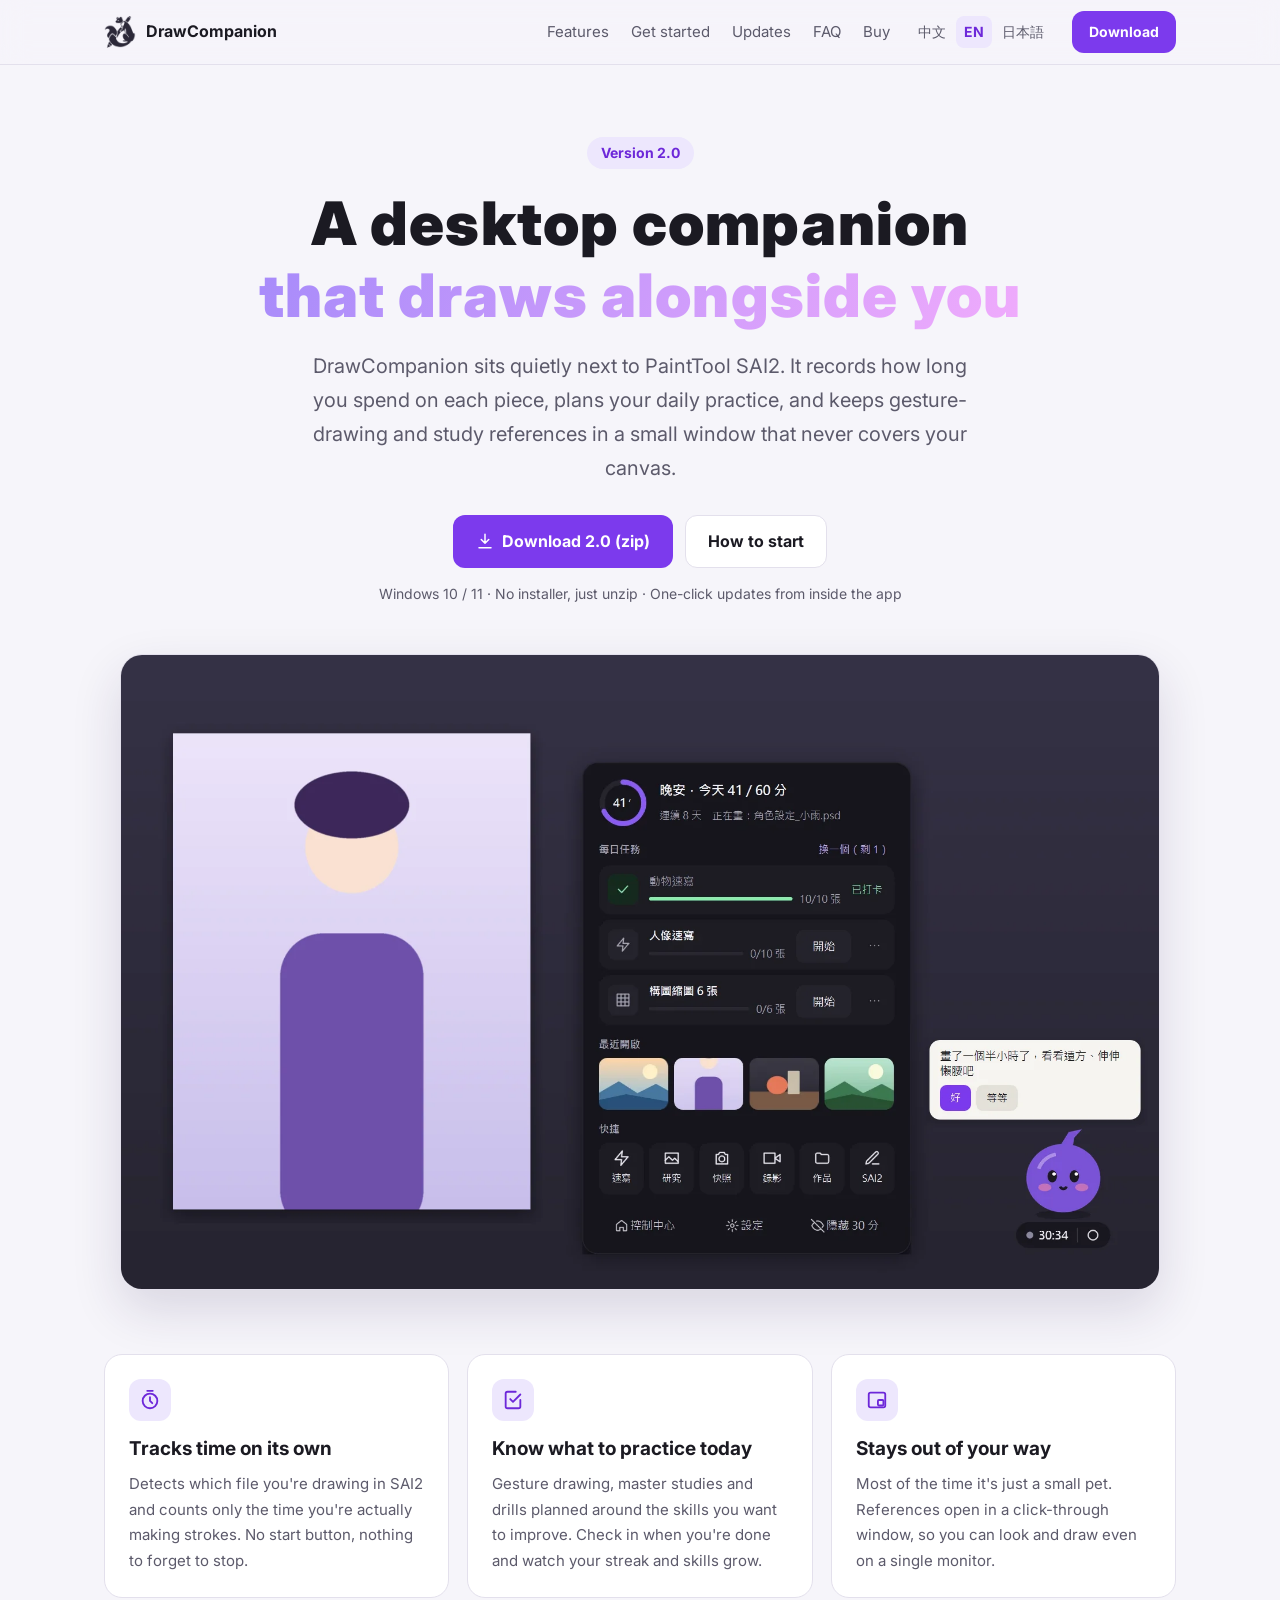
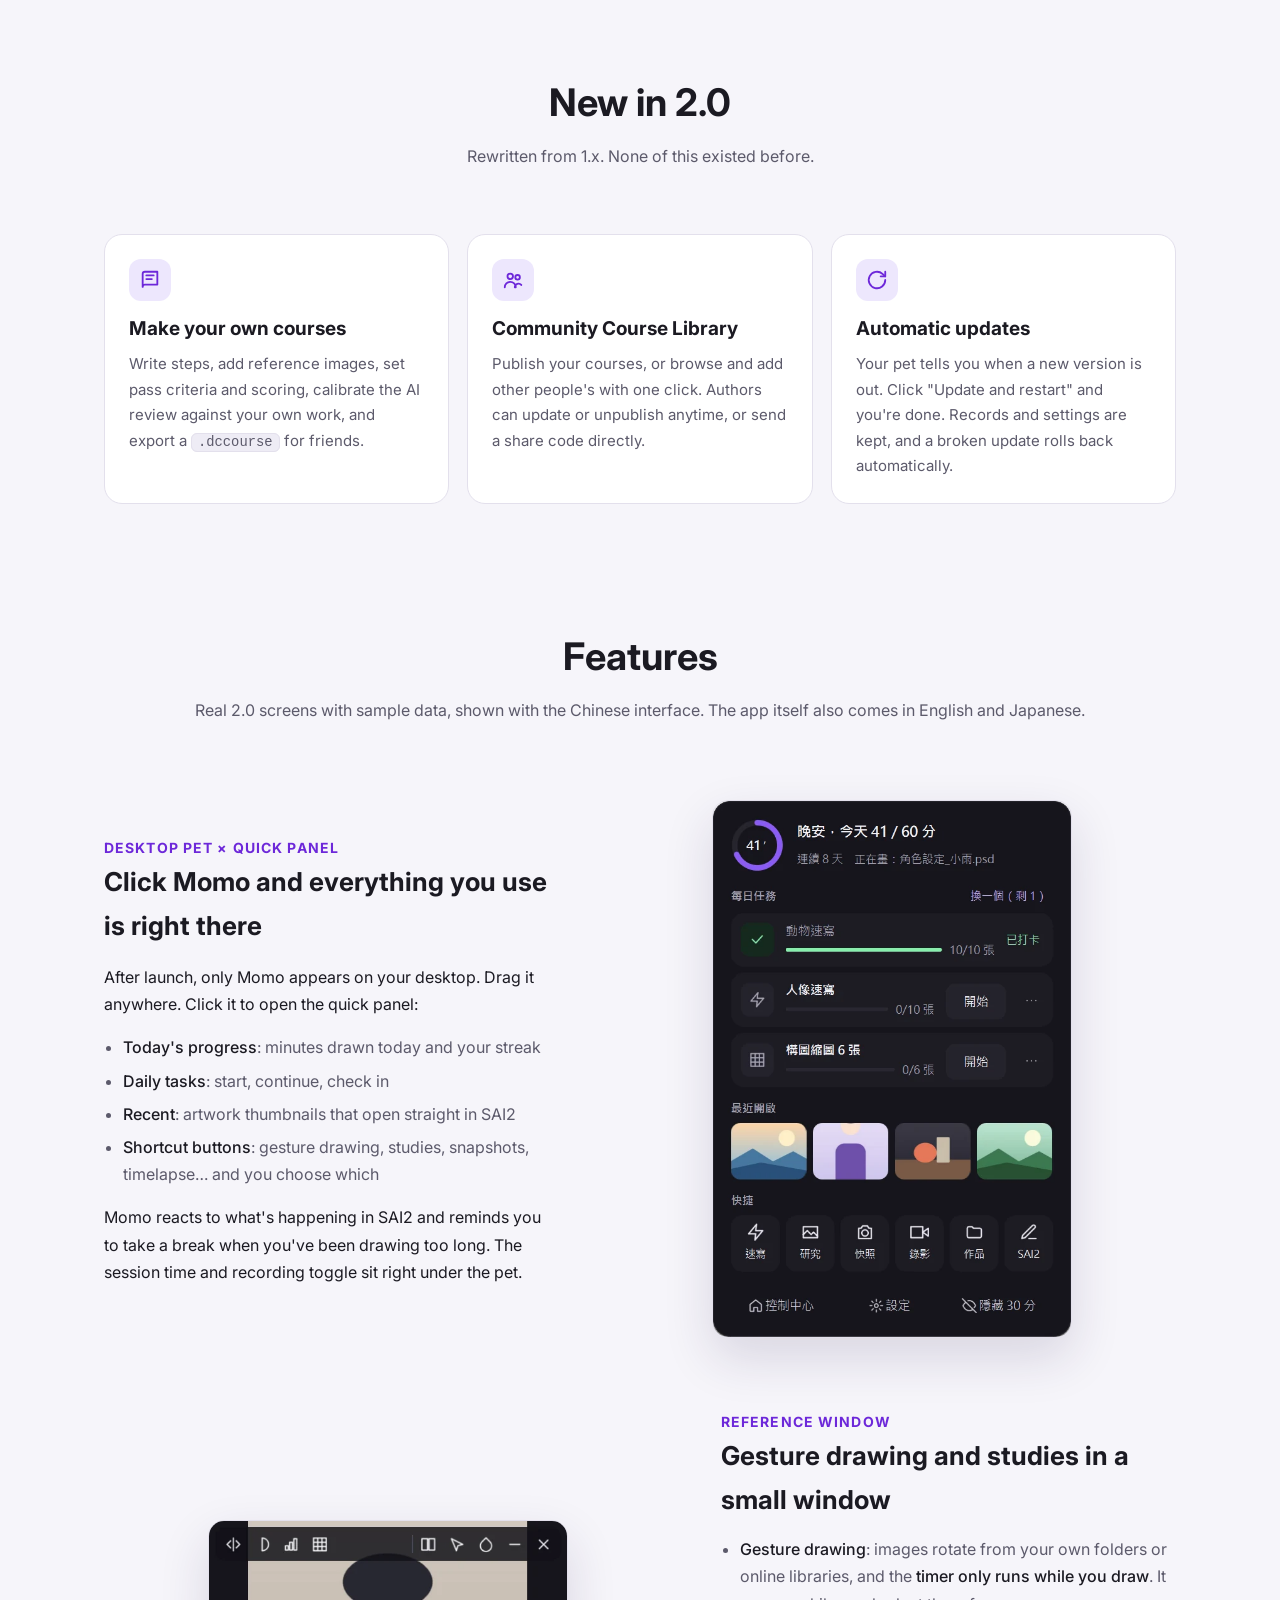
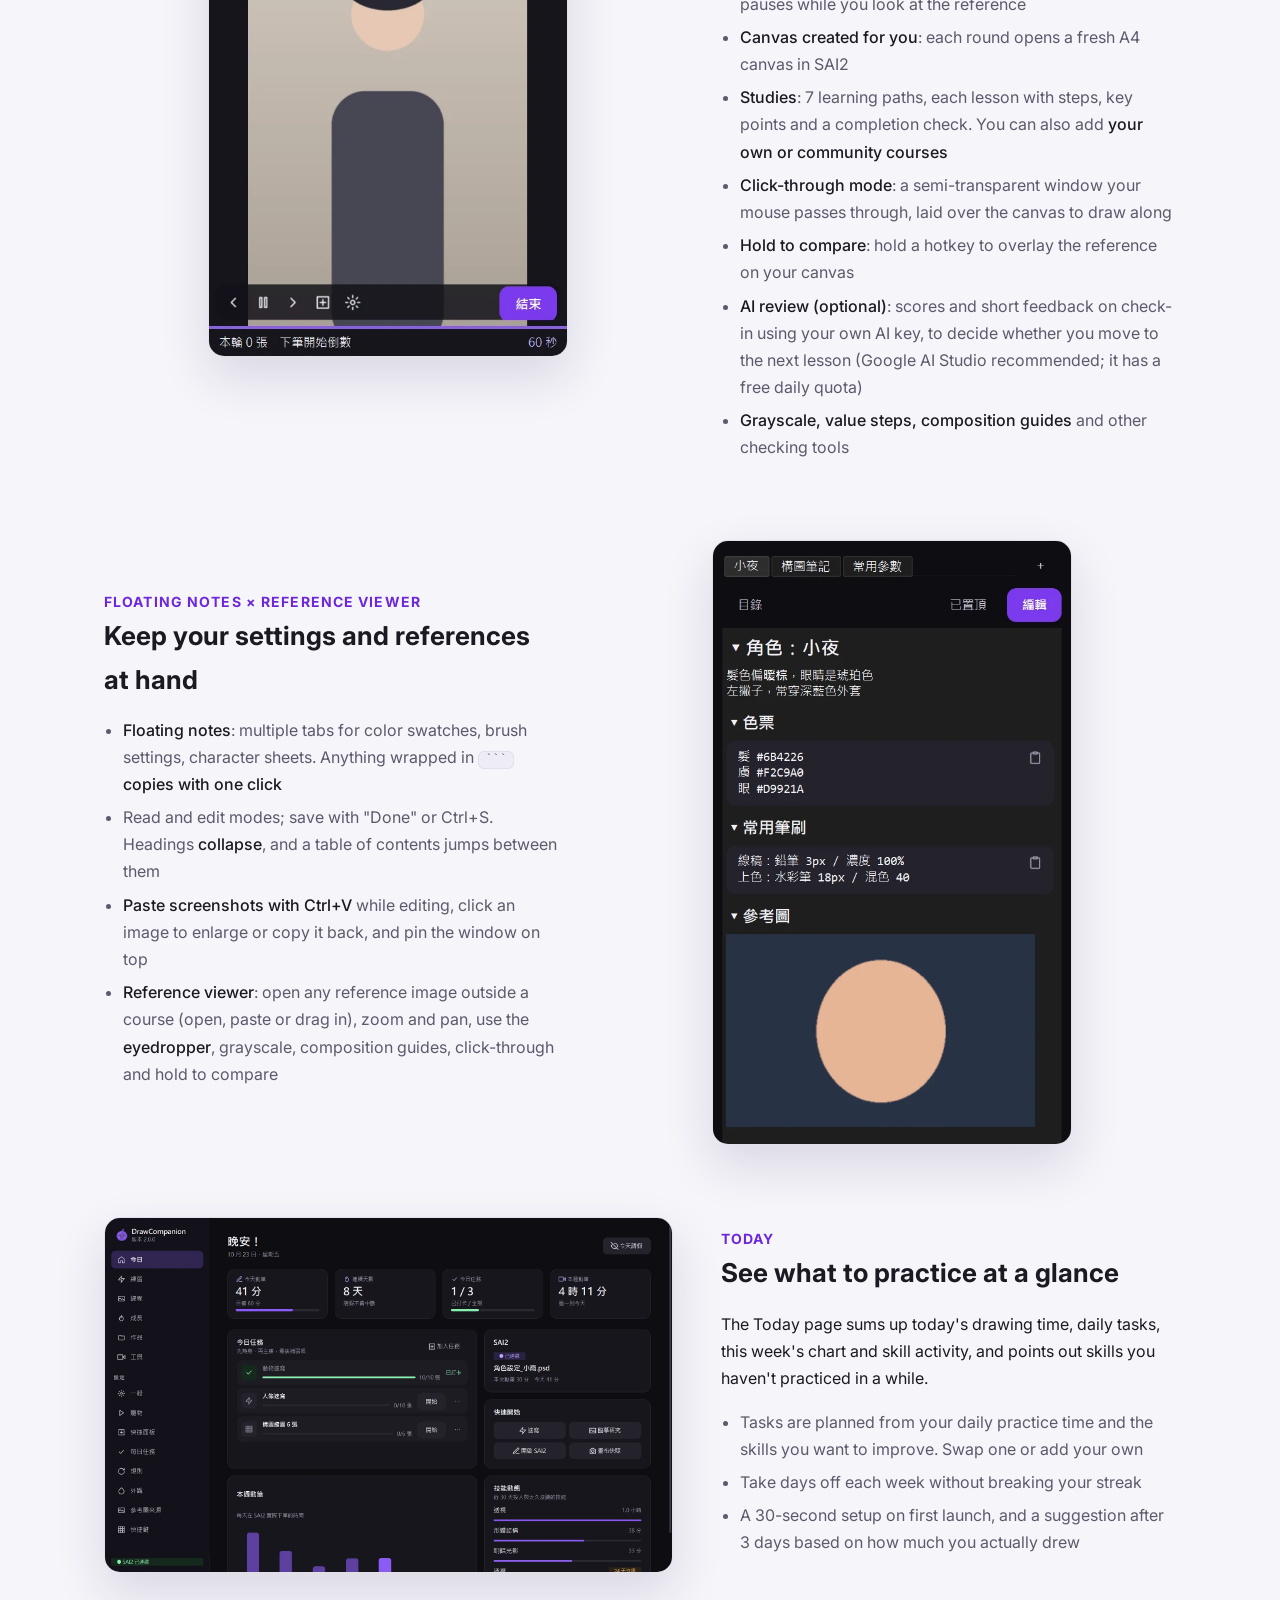
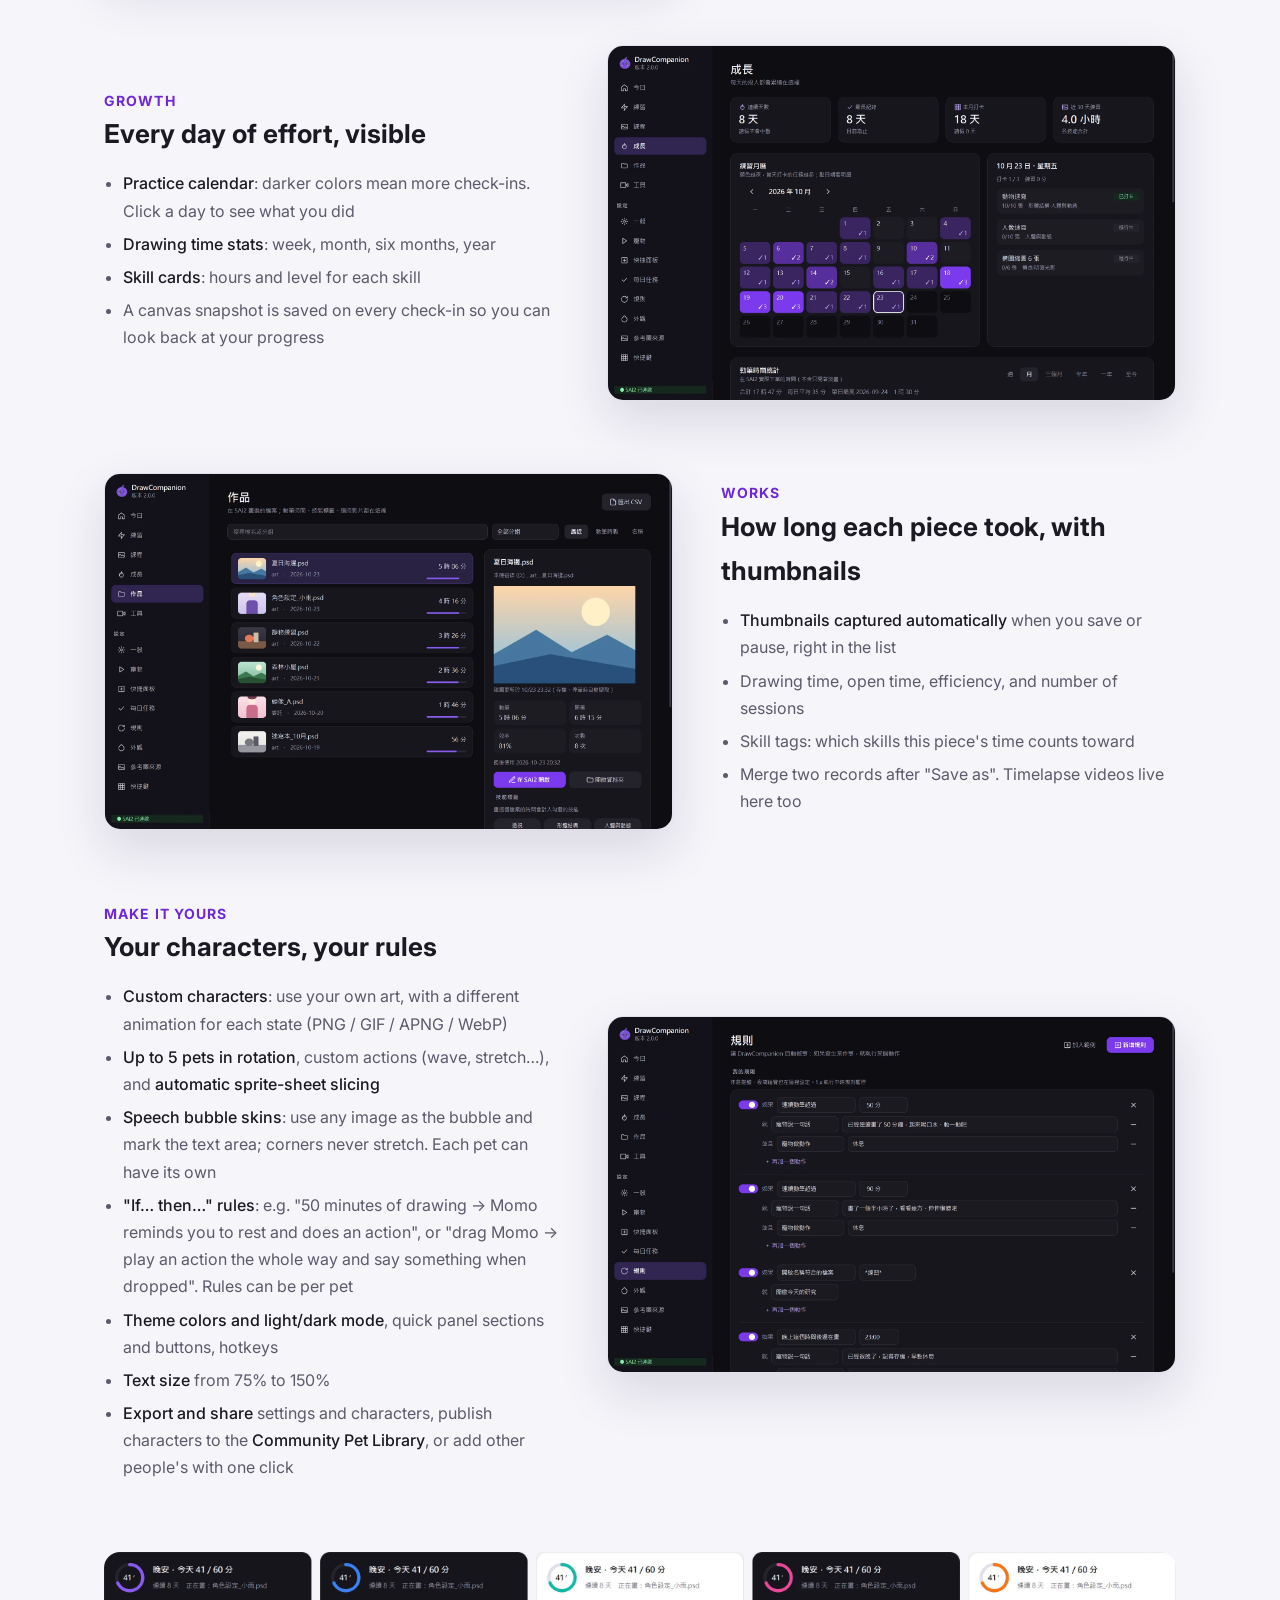
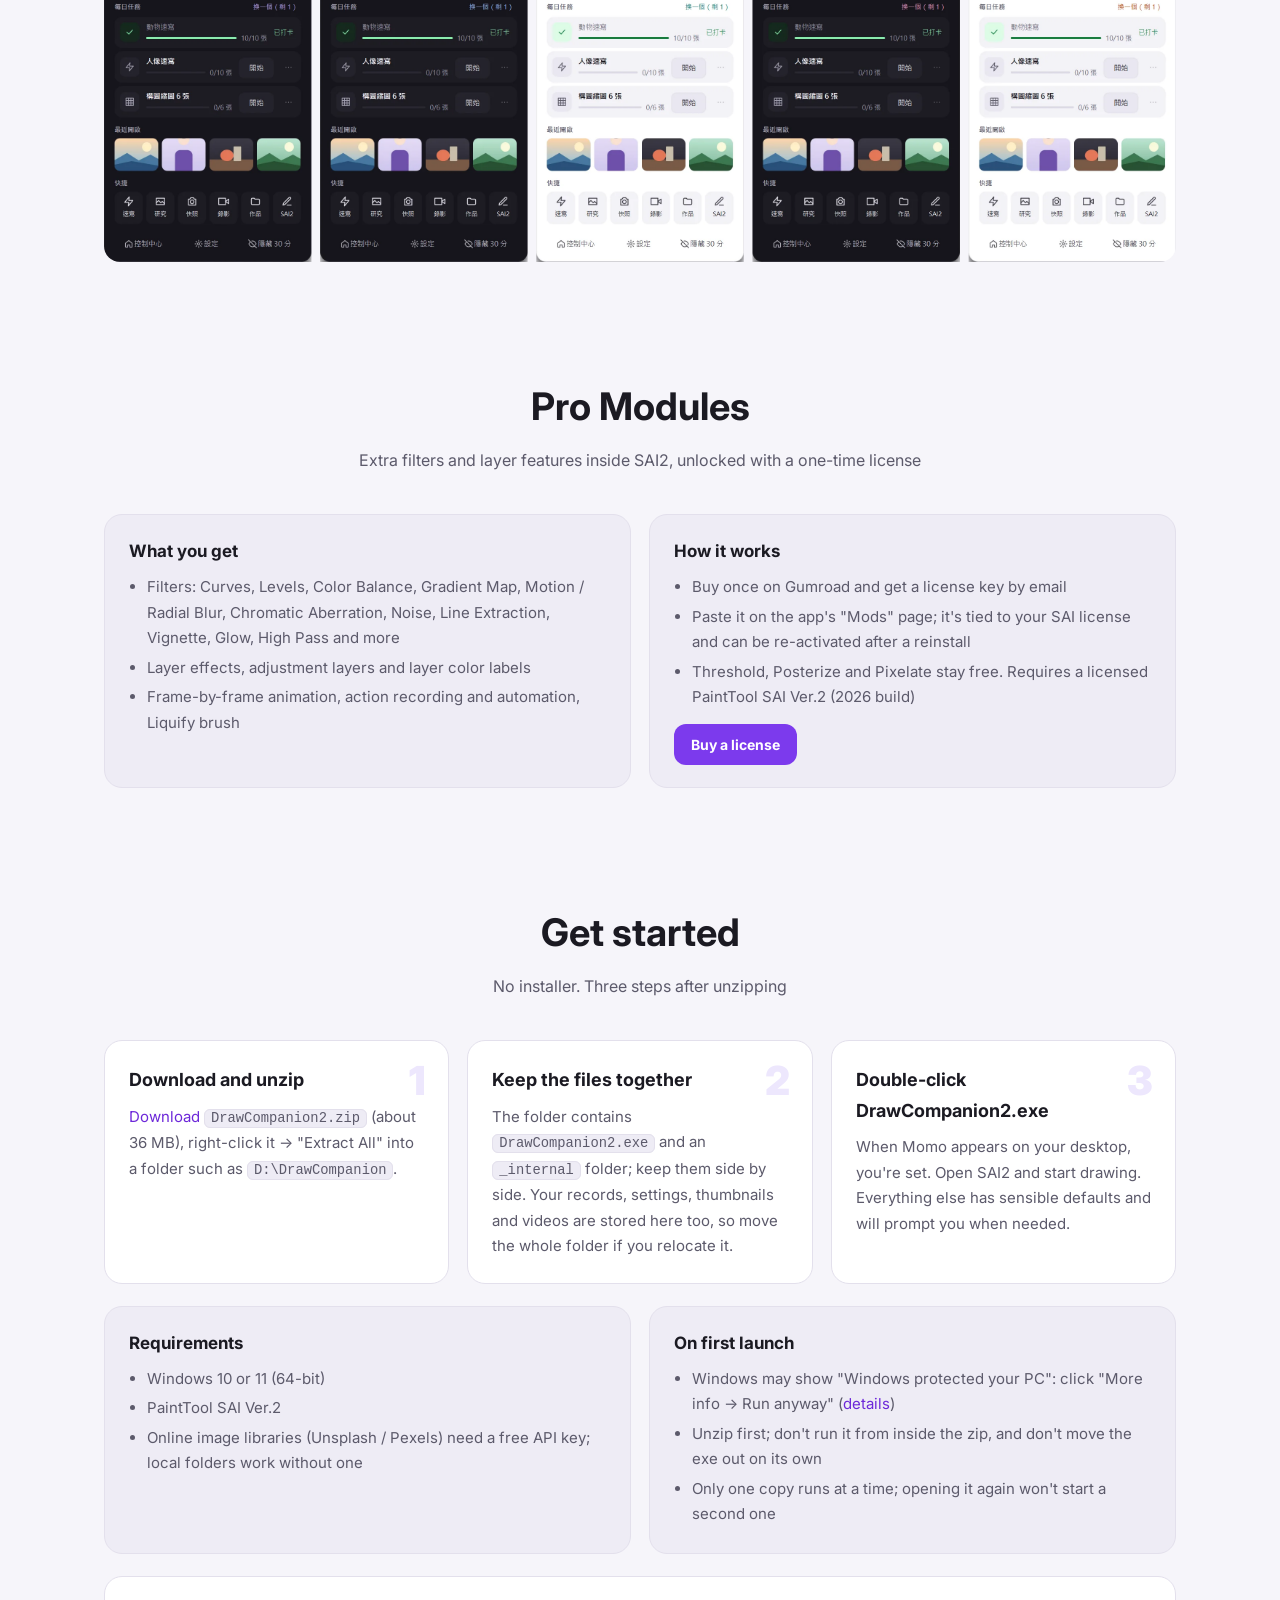
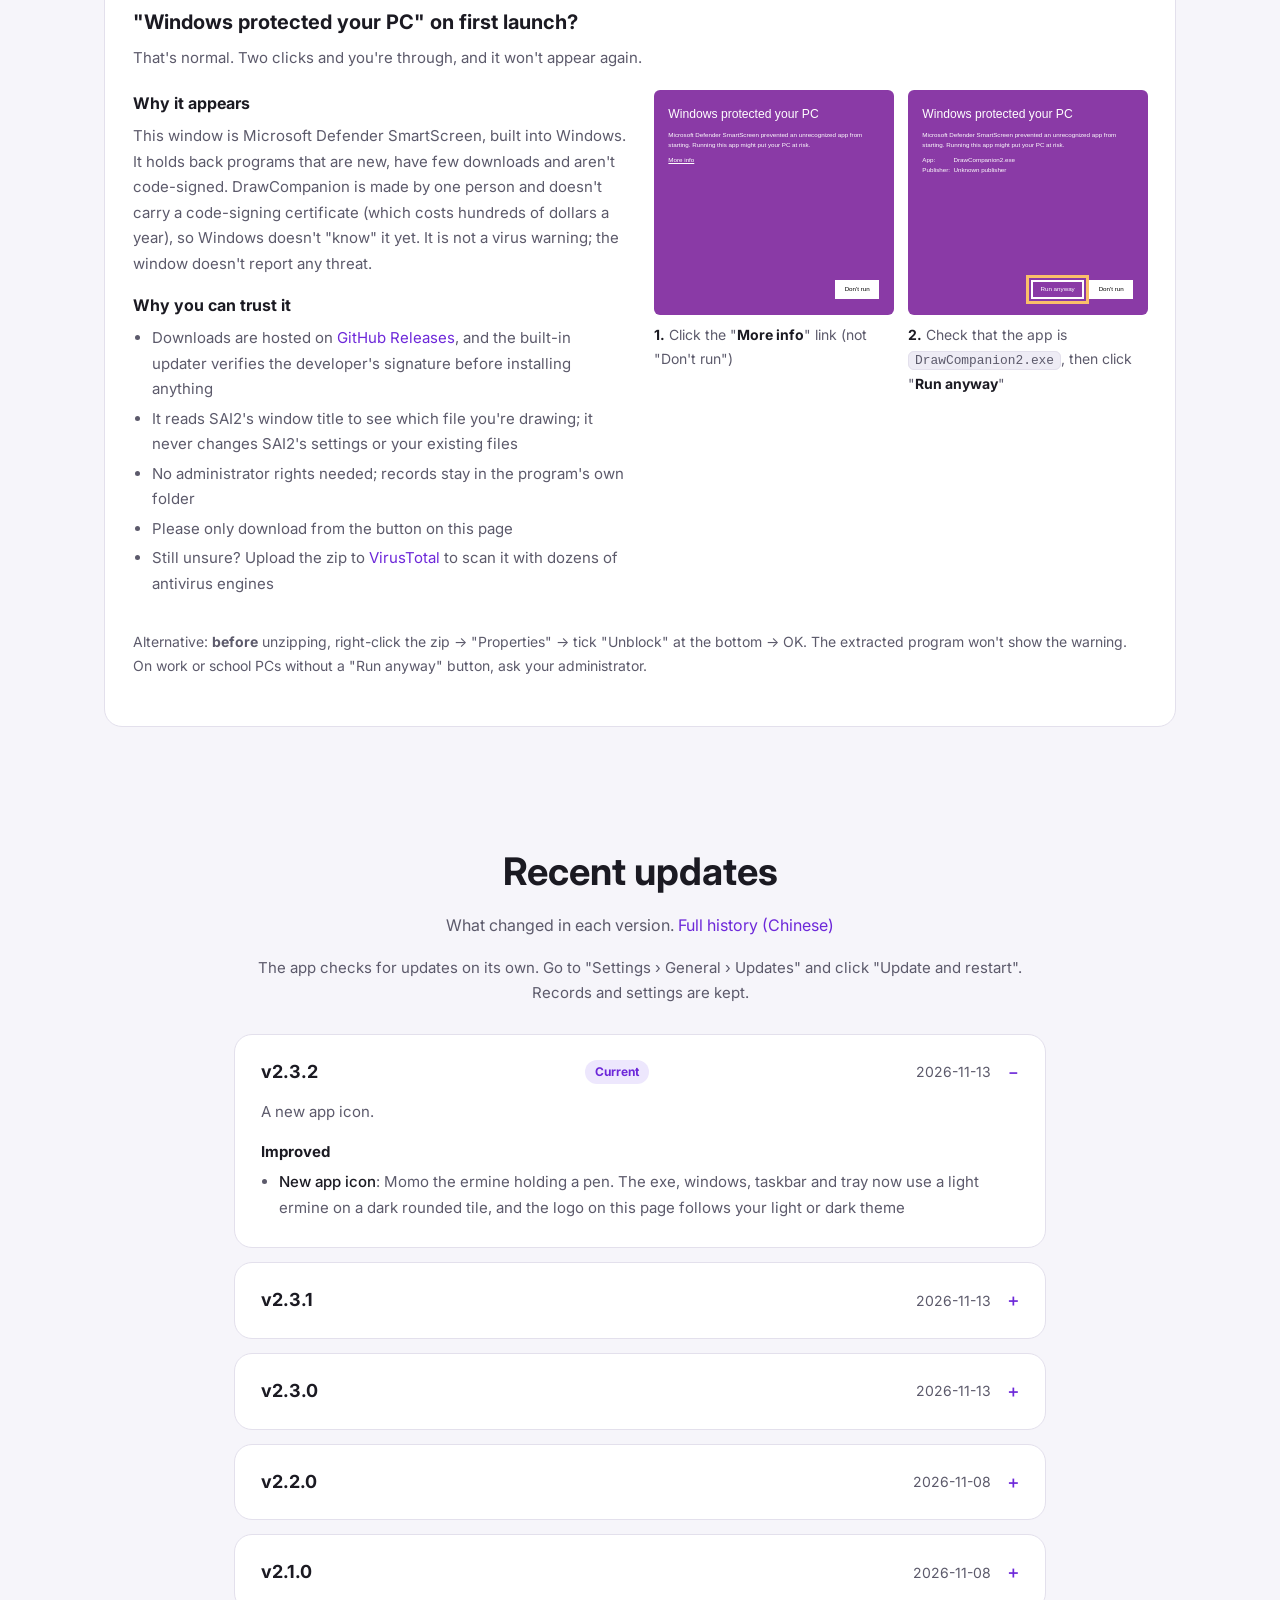
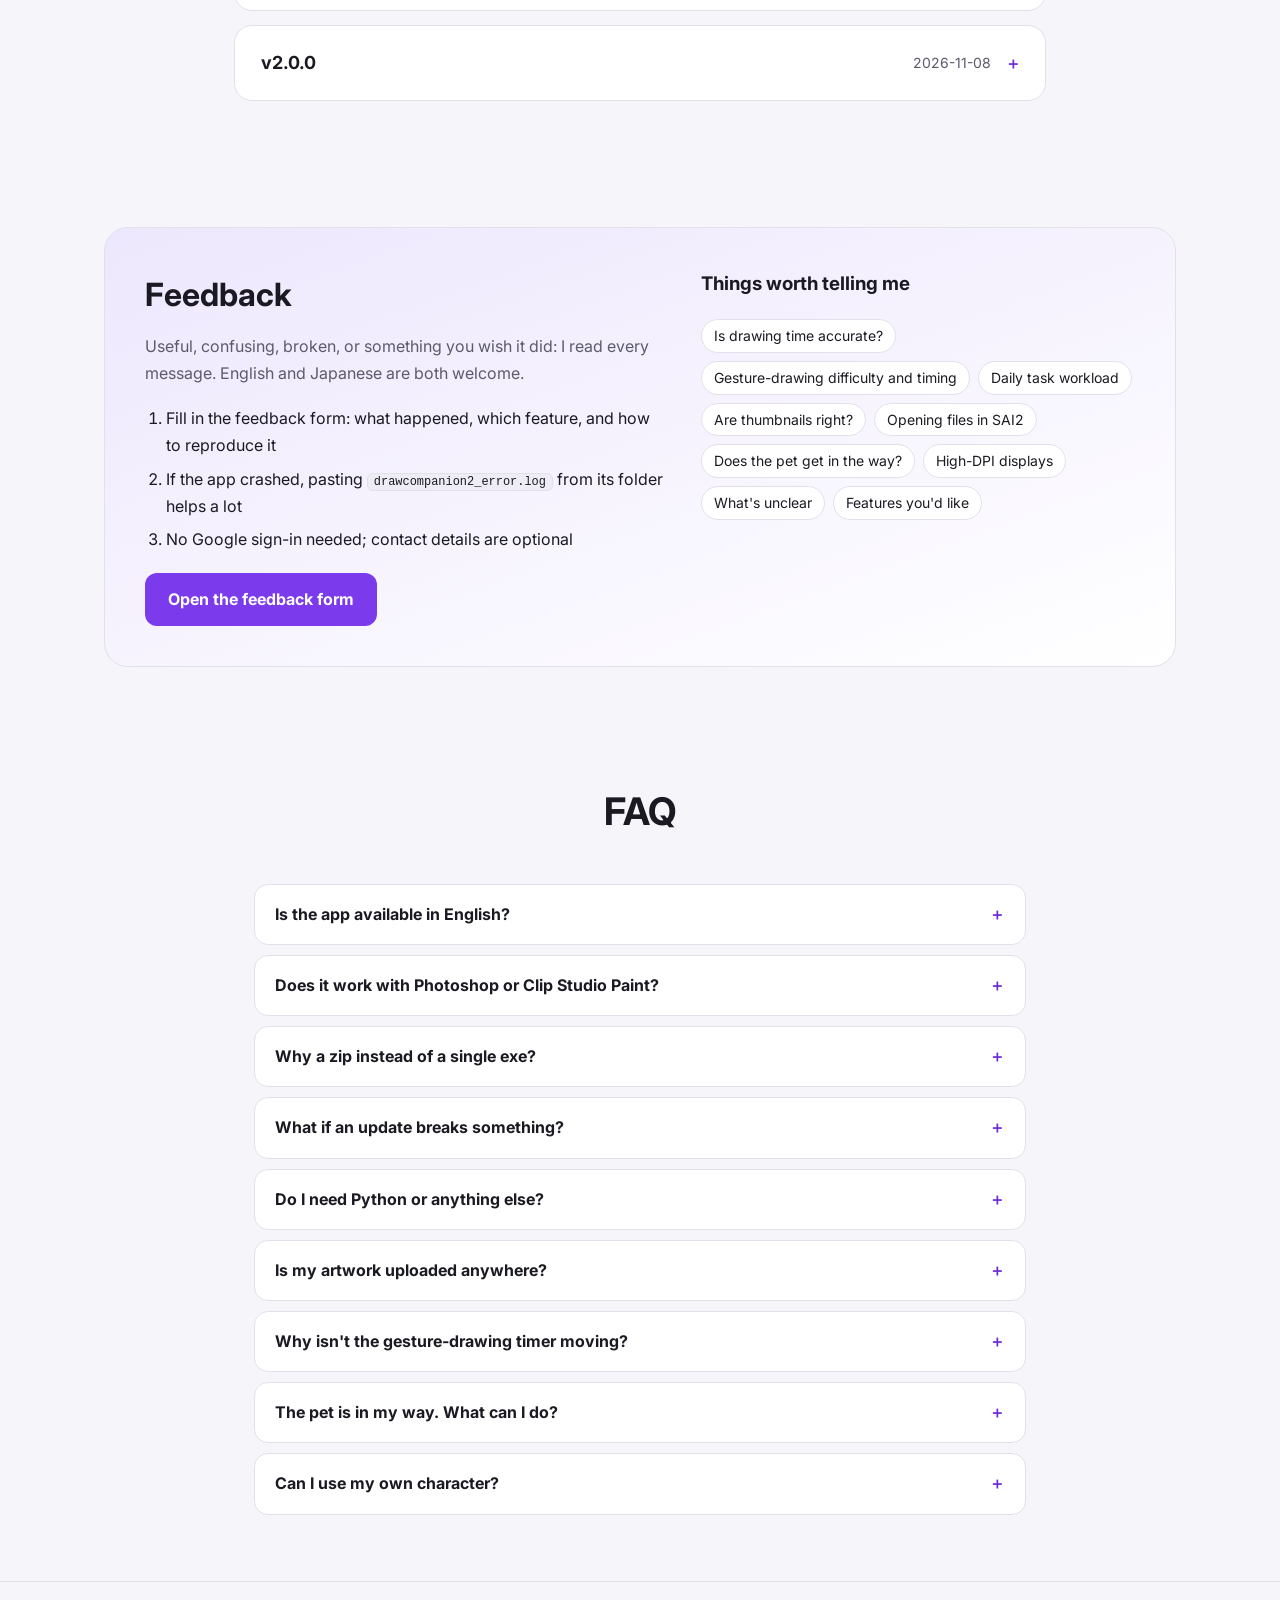
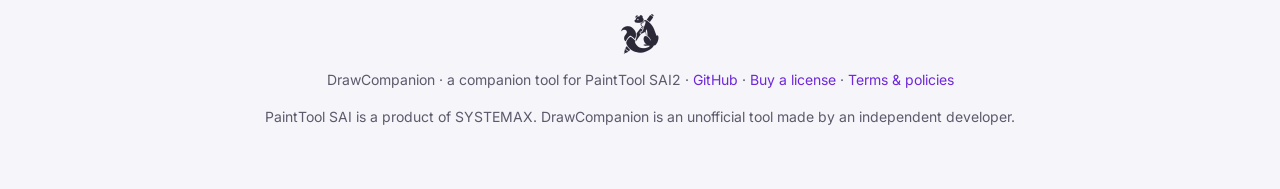
==== commit 85cfda0a: "更新介紹網頁與版本資訊（2.3.2）" ====
--- a/docs/en/index.html
+++ b/docs/en/index.html
@@ -23,7 +23,7 @@
 
 <nav>
   <div class="wrap">
-    <a class="brand" href="#top"><img src="../img/icon.png" alt="" width="32" height="32">DrawCompanion</a>
+    <a class="brand" href="#top"><picture><source srcset="../img/logo-dark.png" media="(prefers-color-scheme: light)"><img src="../img/logo-light.png" alt="" width="32" height="32"></picture>DrawCompanion</a>
     <div class="links">
       <a href="#features">Features</a>
       <a href="#start">Get started</a>
@@ -330,7 +330,16 @@
     <p class="update-how">The app checks for updates on its own. Go to "Settings › General › Updates" and click "Update and restart". Records and settings are kept.</p>
 
     <details class="rel" open>
-      <summary><span class="ver">v2.3.1</span><span class="tag">Current</span><span class="date">2026-11-13</span></summary>
+      <summary><span class="ver">v2.3.2</span><span class="tag">Current</span><span class="date">2026-11-13</span></summary>
+      <p class="lead2">A new app icon.</p>
+      <h4>Improved</h4>
+      <ul>
+        <li><b>New app icon</b>: Momo the ermine holding a pen. The exe, windows, taskbar and tray now use a light ermine on a dark rounded tile, and the logo on this page follows your light or dark theme</li>
+      </ul>
+    </details>
+
+    <details class="rel">
+      <summary><span class="ver">v2.3.1</span><span class="date">2026-11-13</span></summary>
       <p class="lead2">Fixes the recording switch showing the wrong state, and the Recording page can now download ffmpeg.</p>
       <h4>Fixed</h4>
       <ul>
@@ -479,7 +488,7 @@
 
 <footer>
   <div class="wrap">
-    <img src="../img/icon.png" alt="" width="40" height="40">
+    <picture><source srcset="../img/logo-dark.png" media="(prefers-color-scheme: light)"><img src="../img/logo-light.png" alt="" width="40" height="40"></picture>
     <p>DrawCompanion · a companion tool for PaintTool SAI2 · <a href="https://github.com/straydog3301/SAI2_DrawCompanion">GitHub</a> · <a href="buy.html">Buy a license</a> · <a href="legal.html">Terms &amp; policies</a></p>
     <p>PaintTool SAI is a product of SYSTEMAX. DrawCompanion is an unofficial tool made by an independent developer.</p>
   </div>
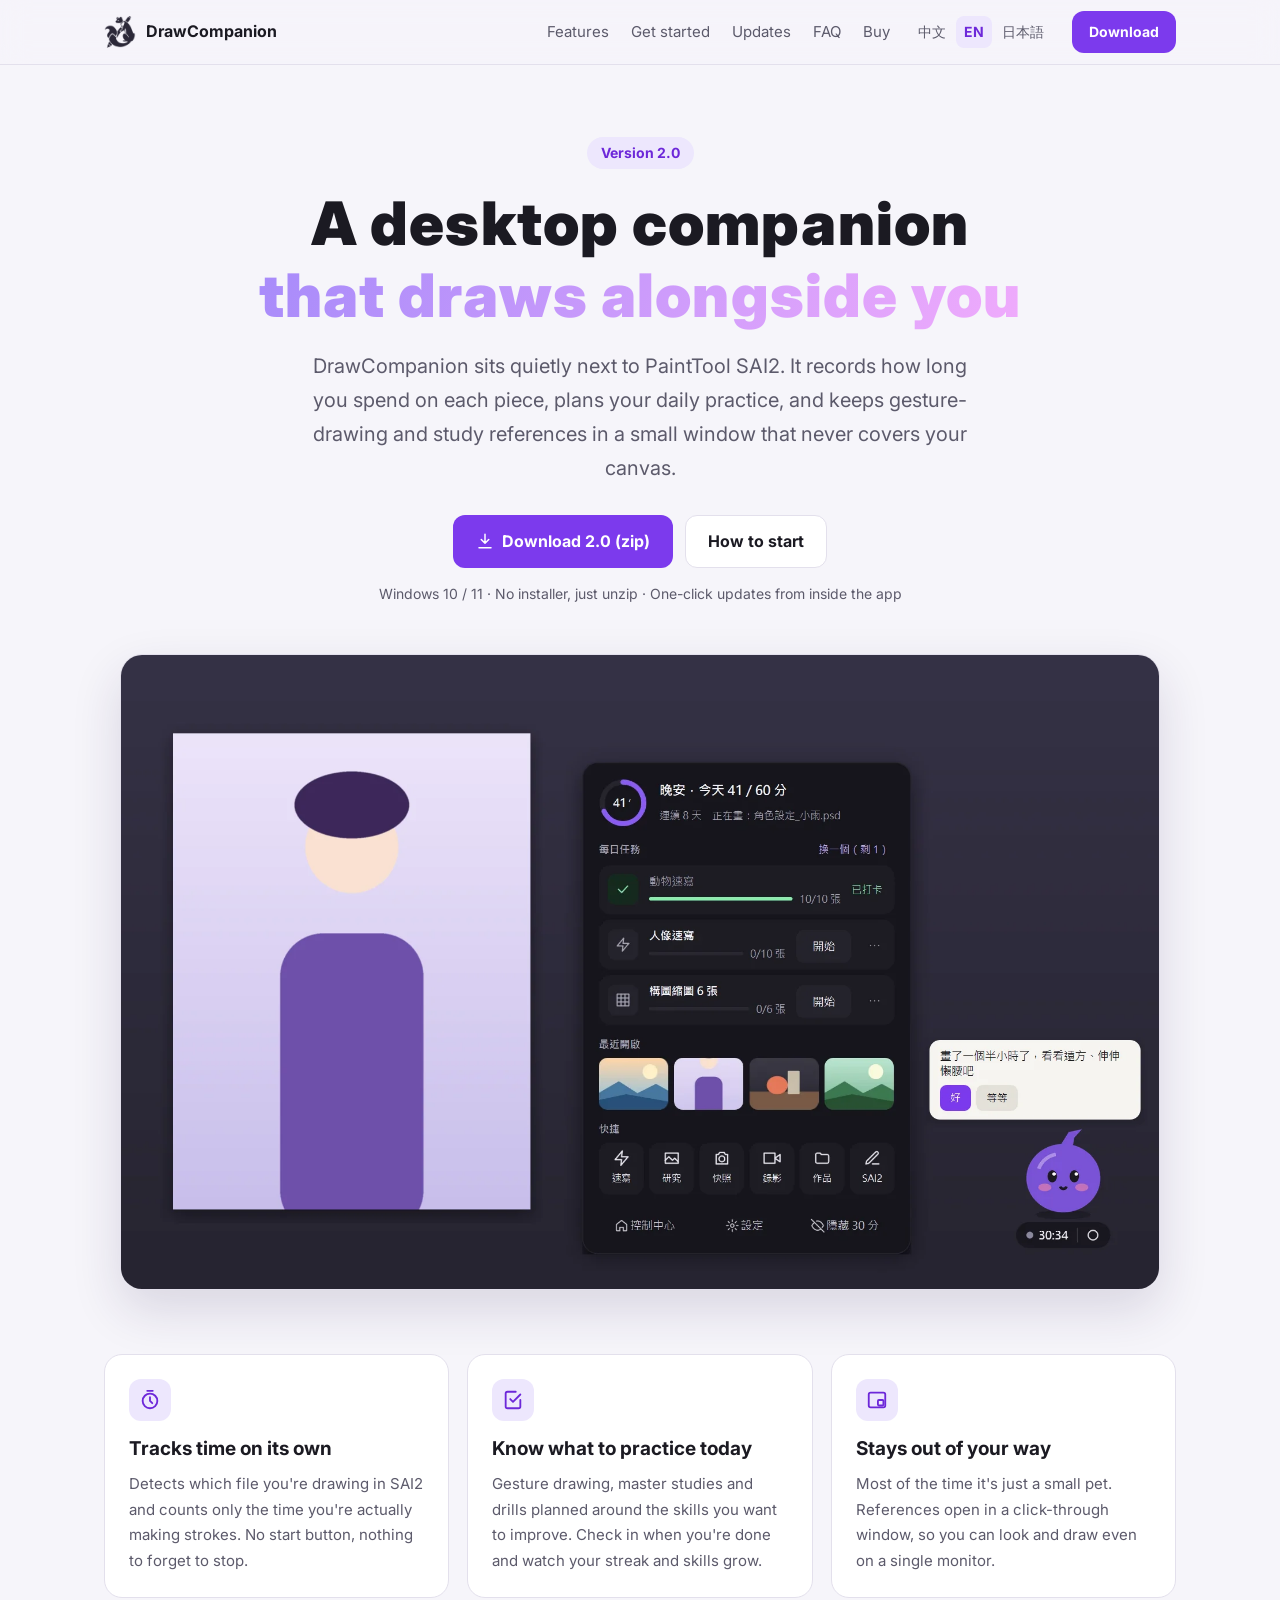
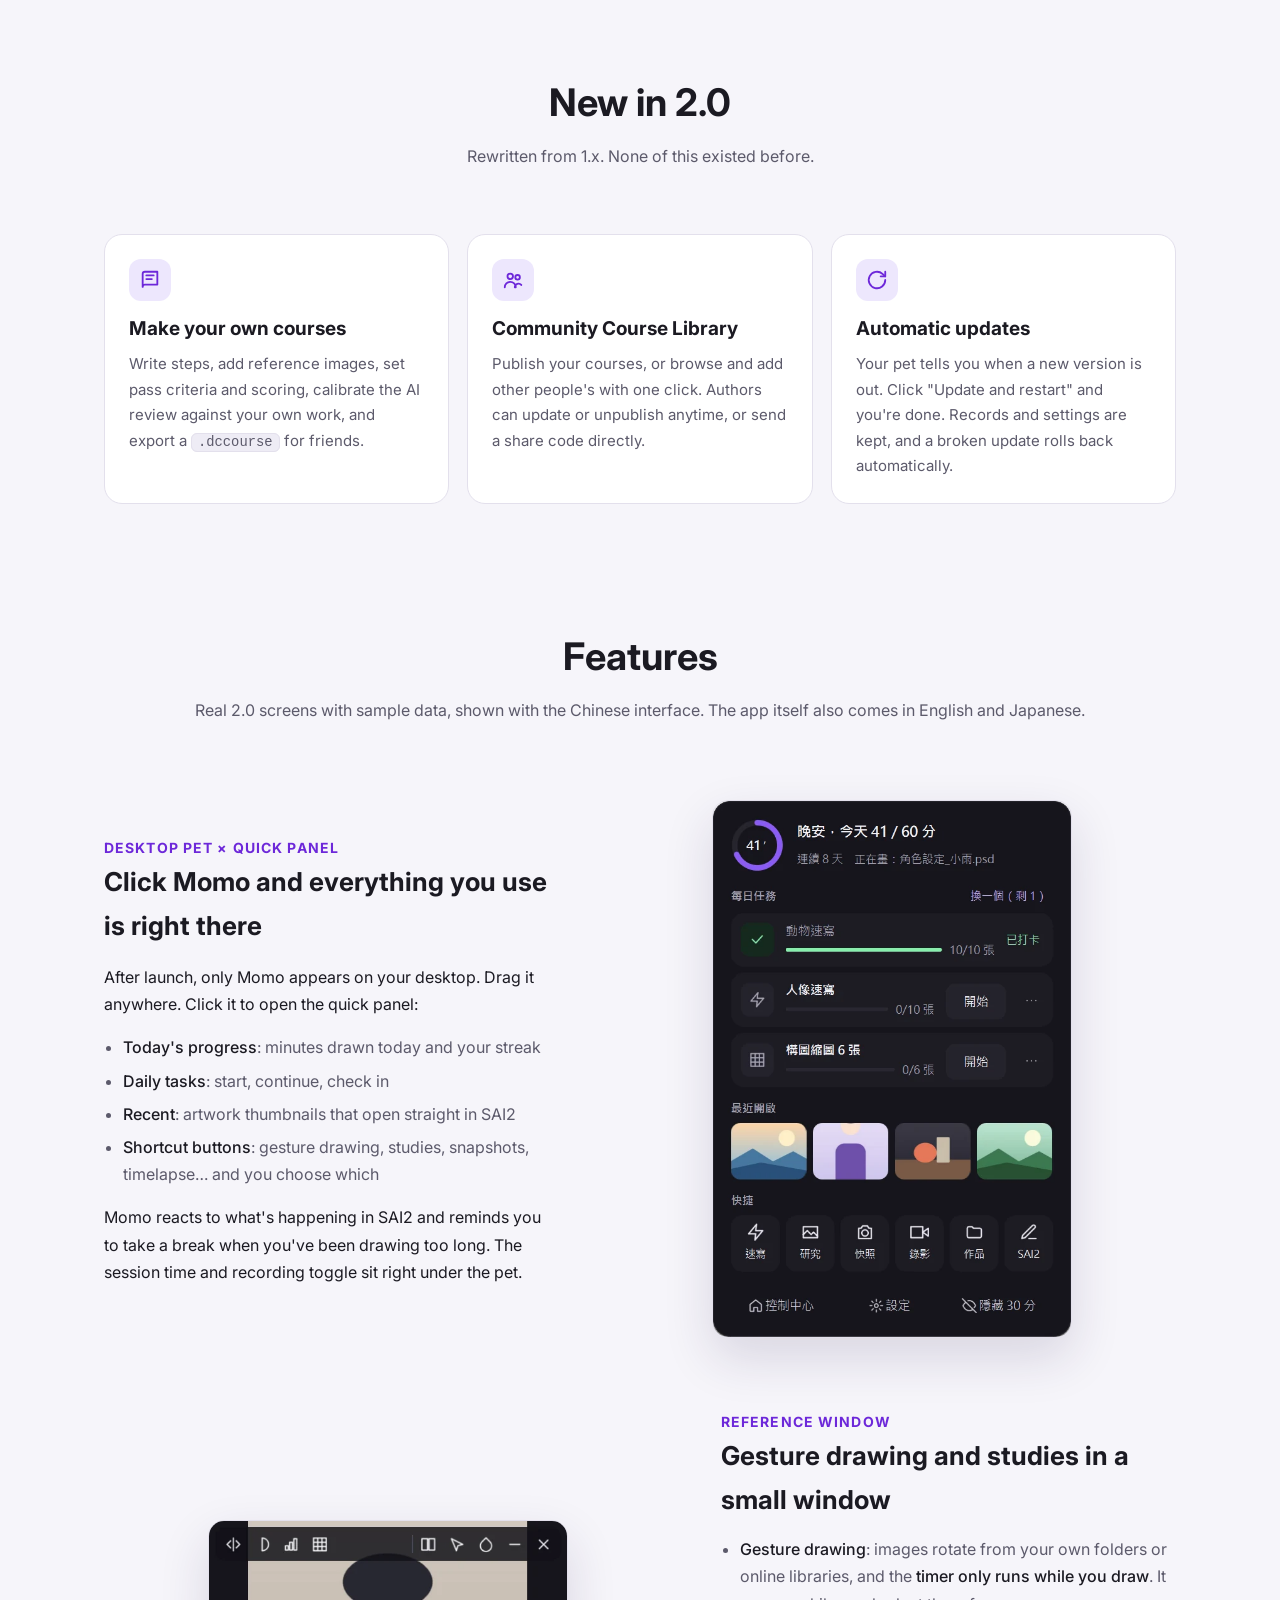
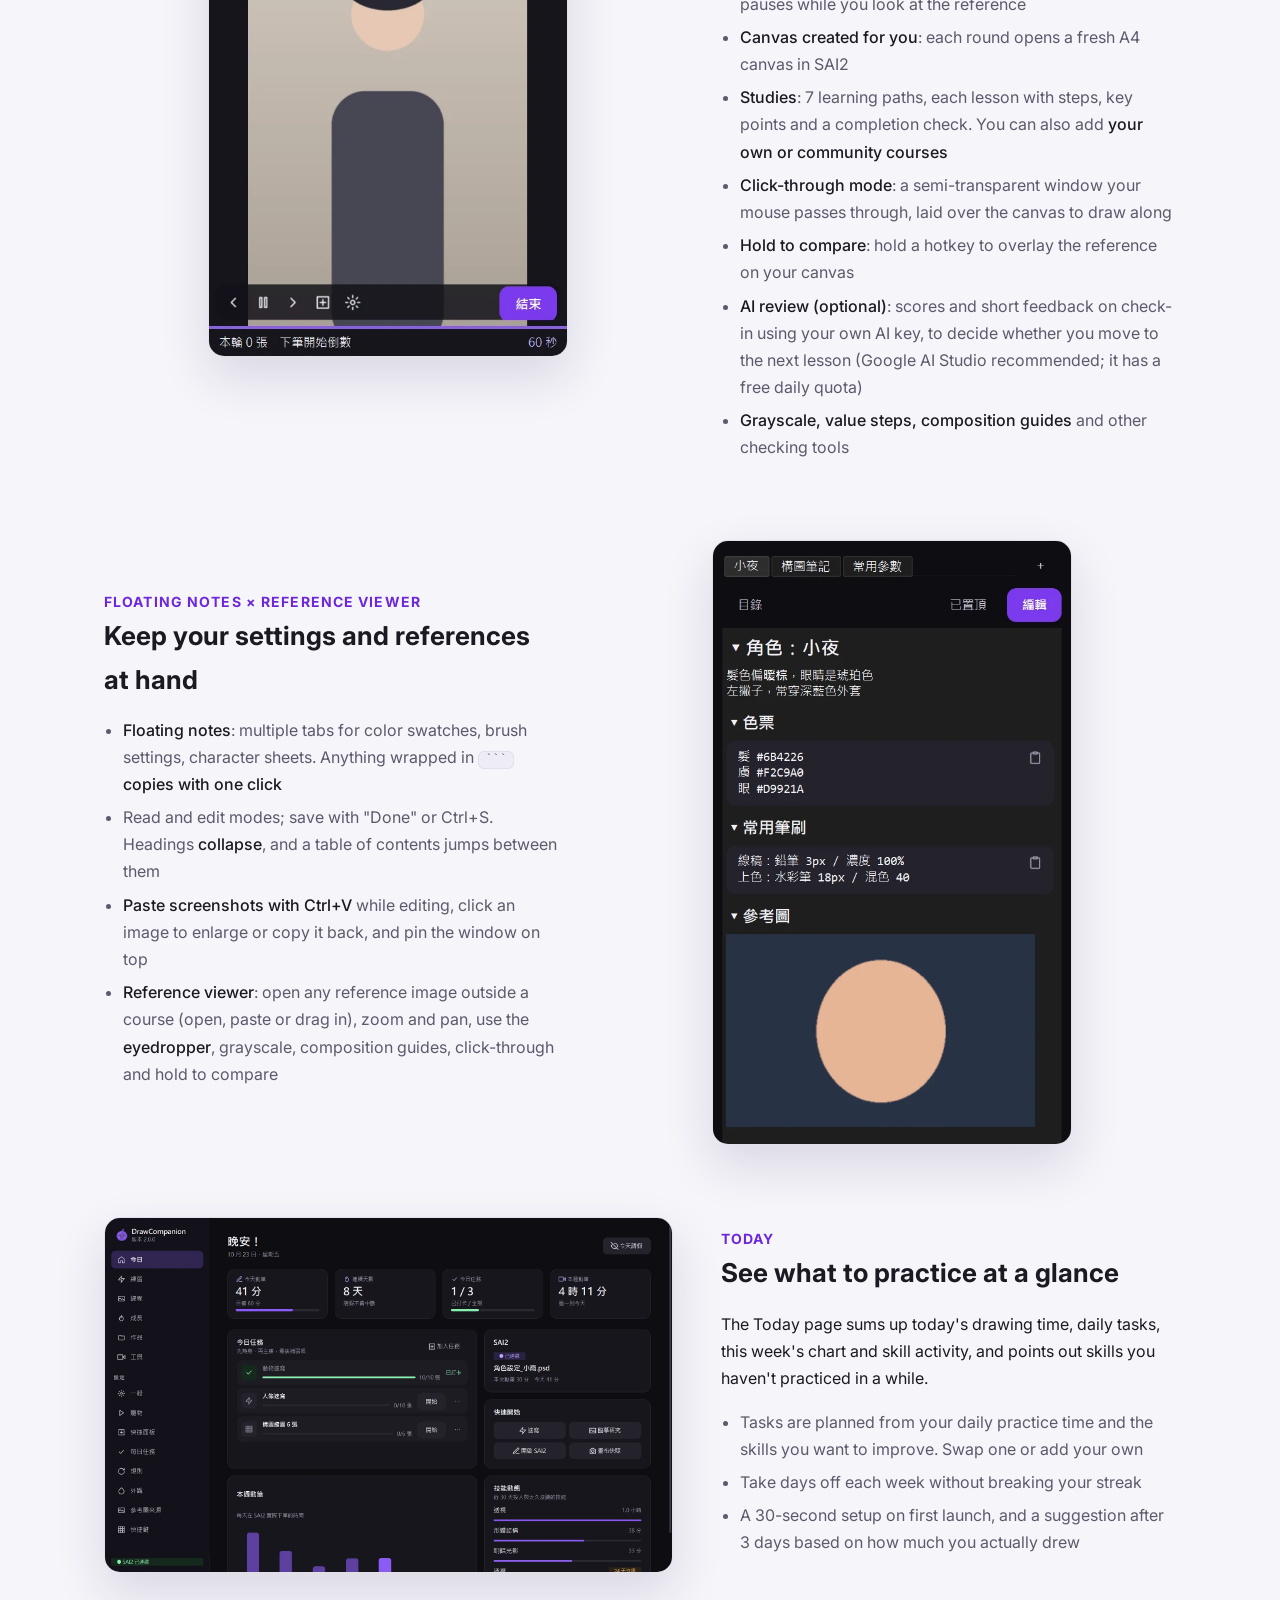
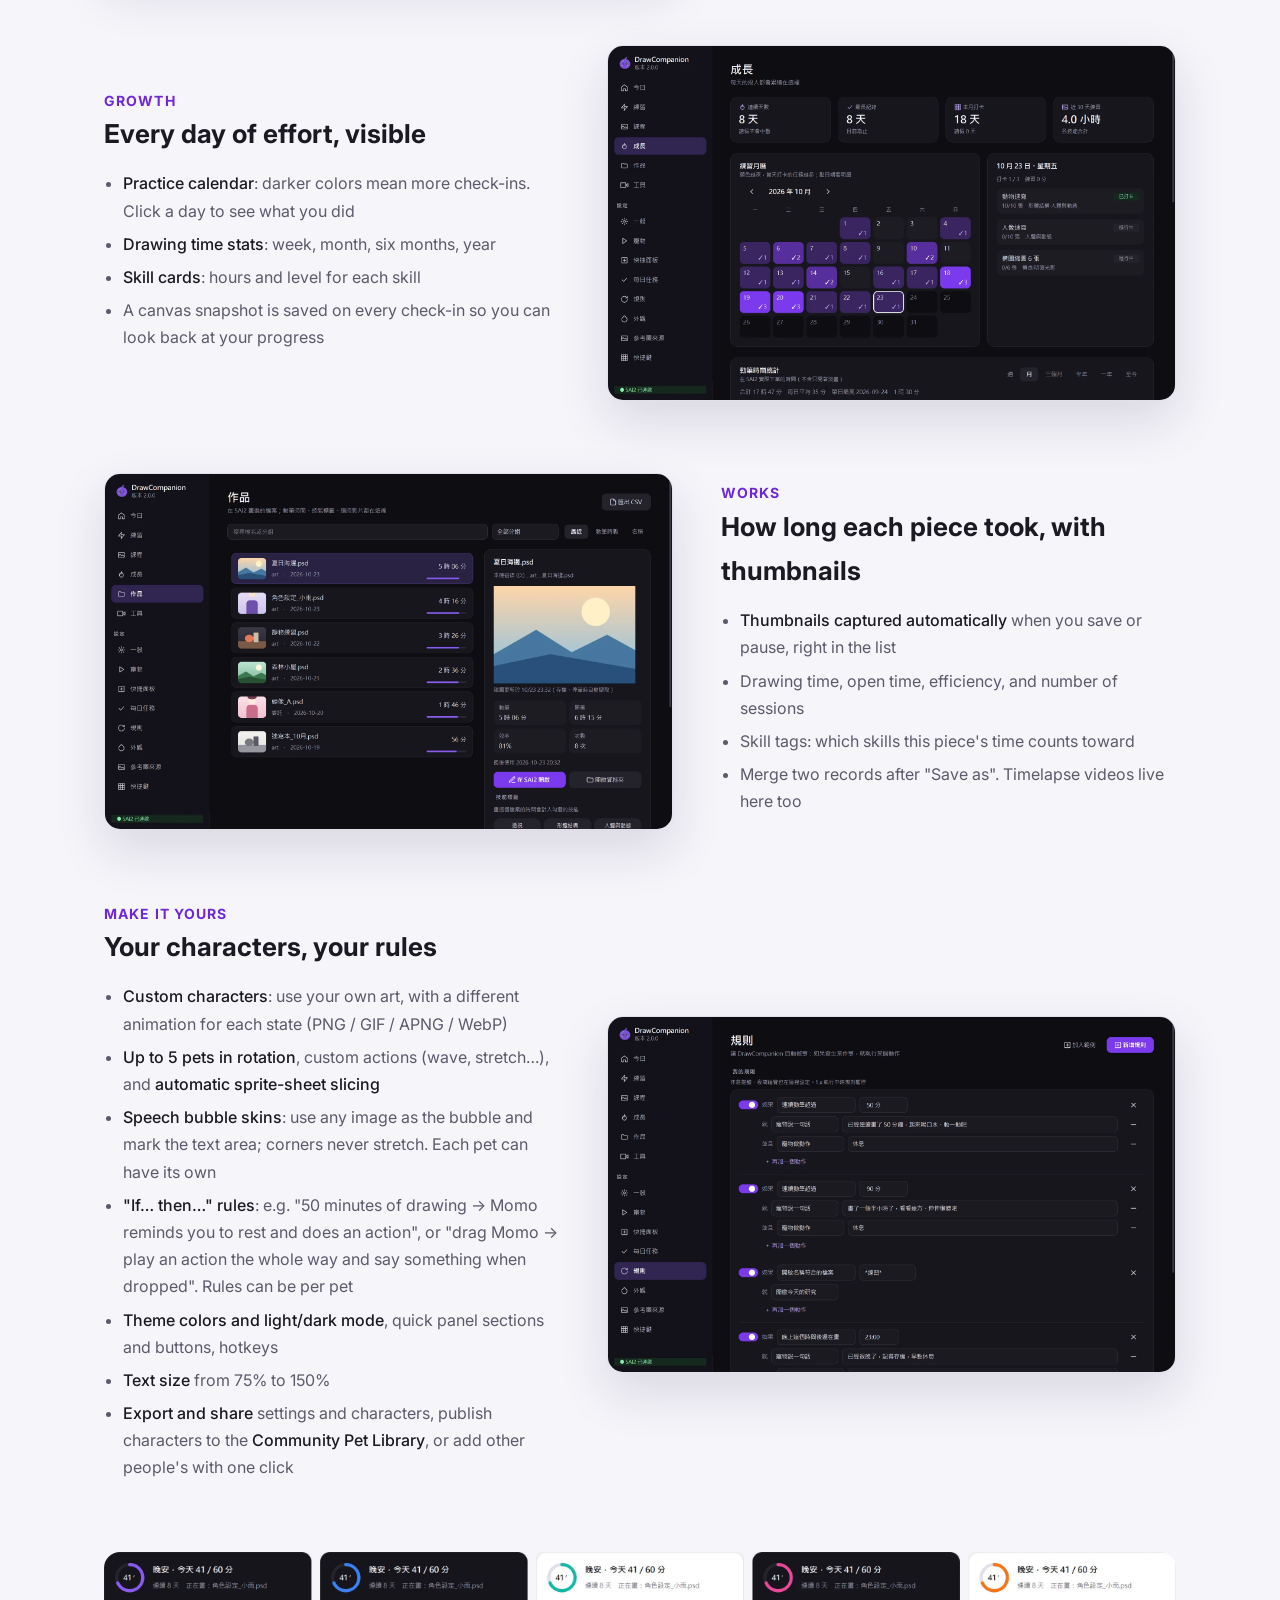
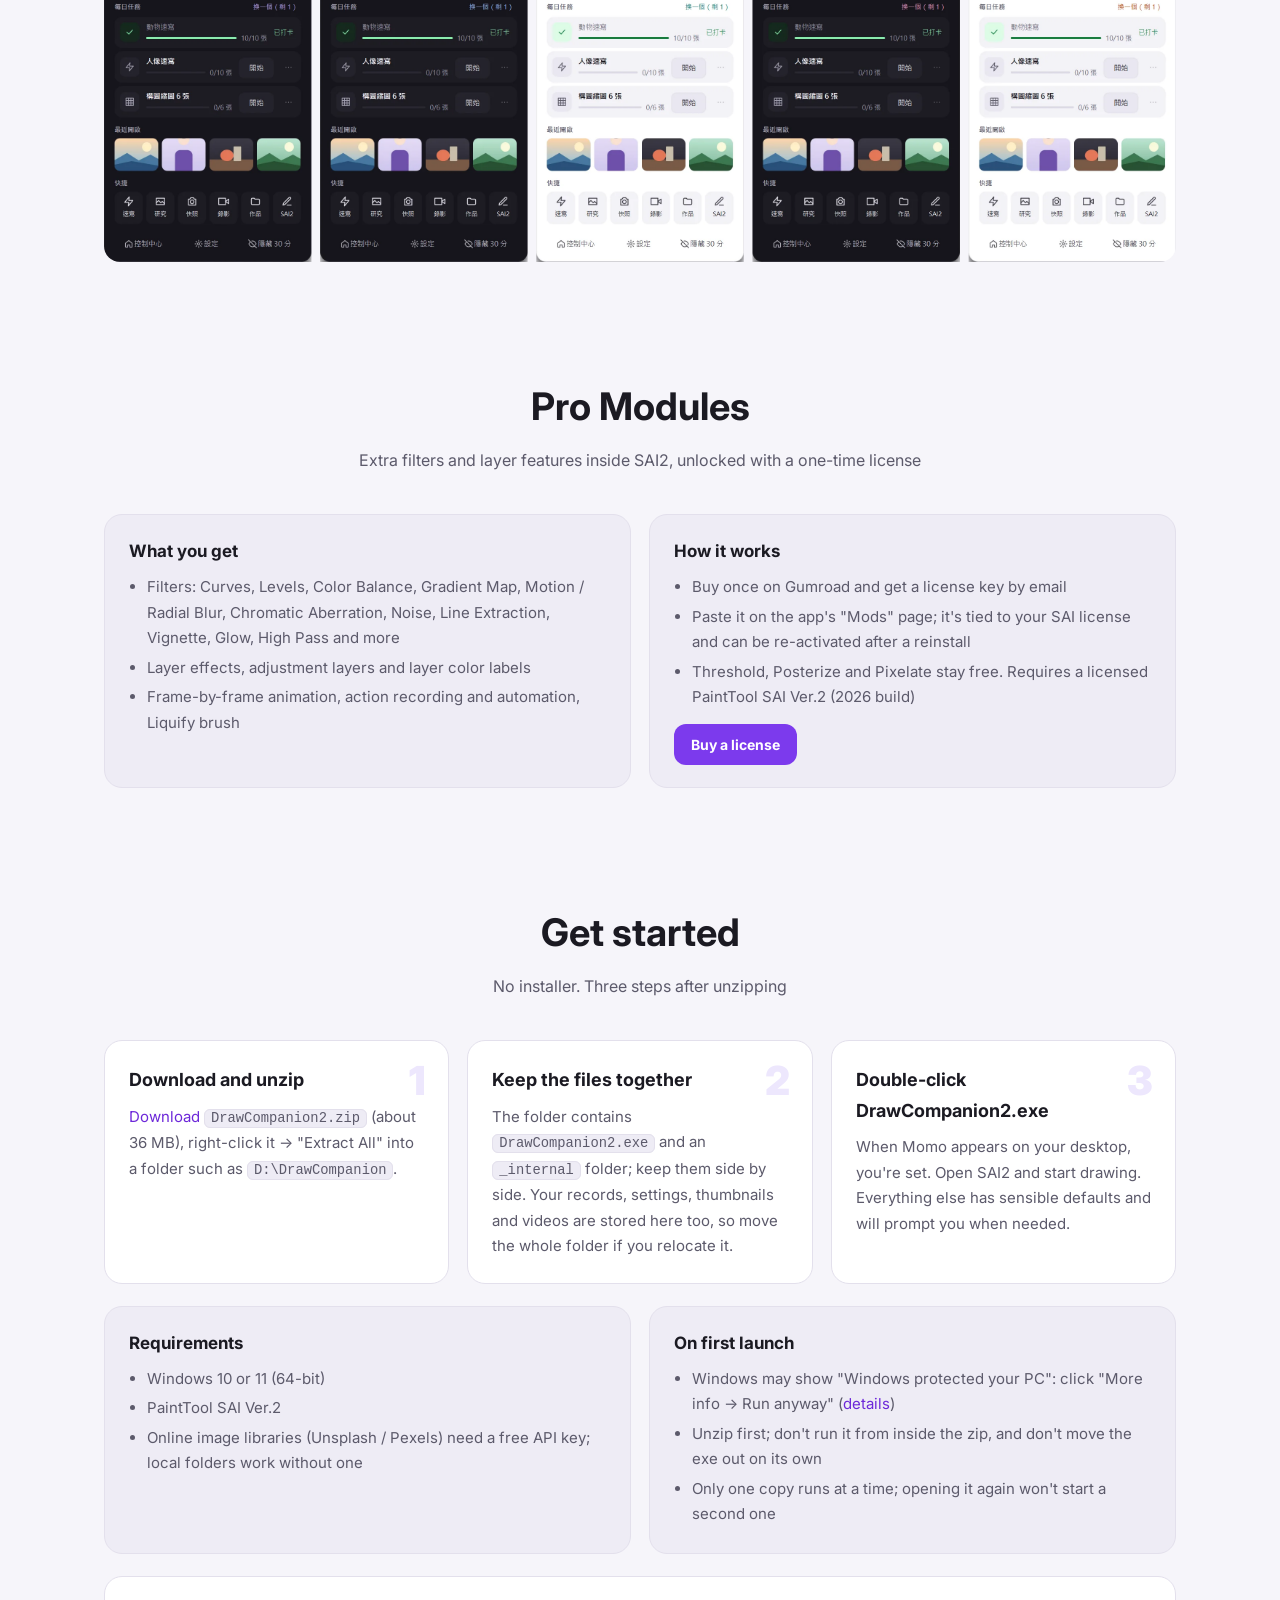
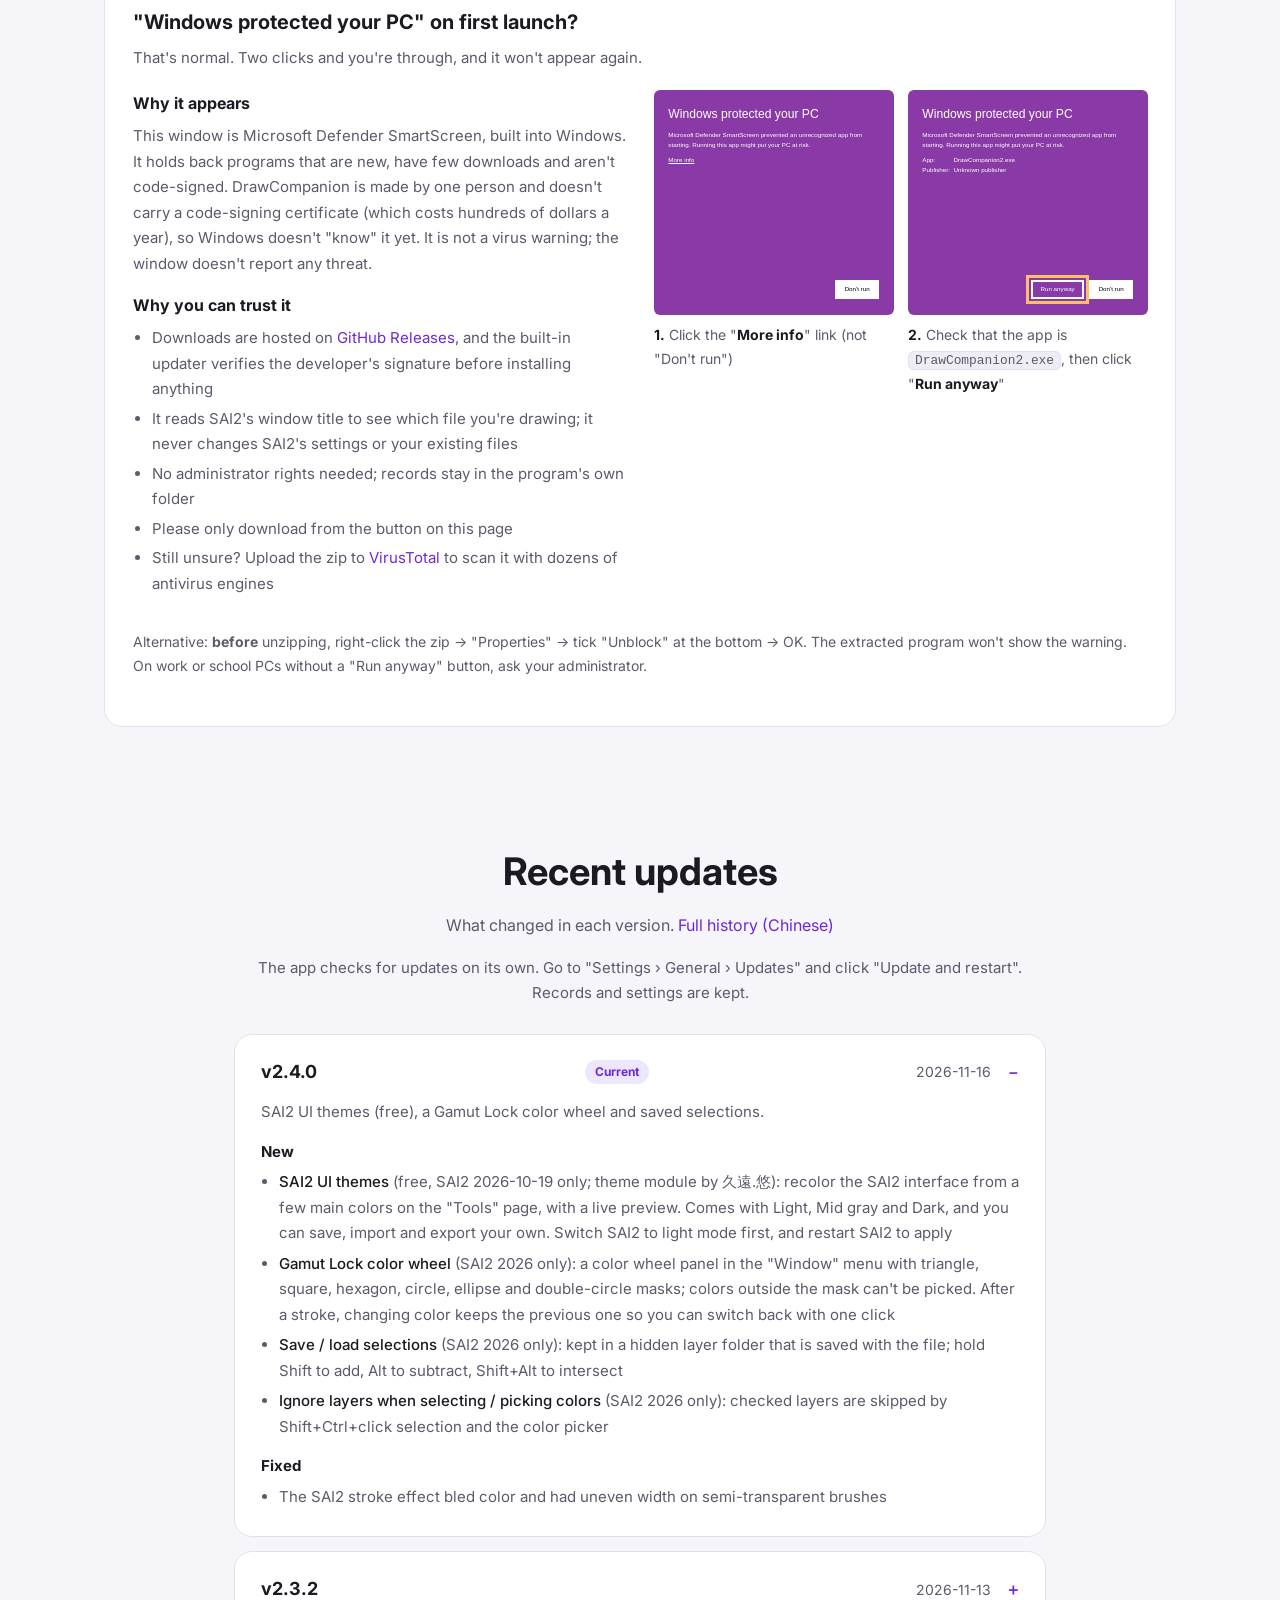
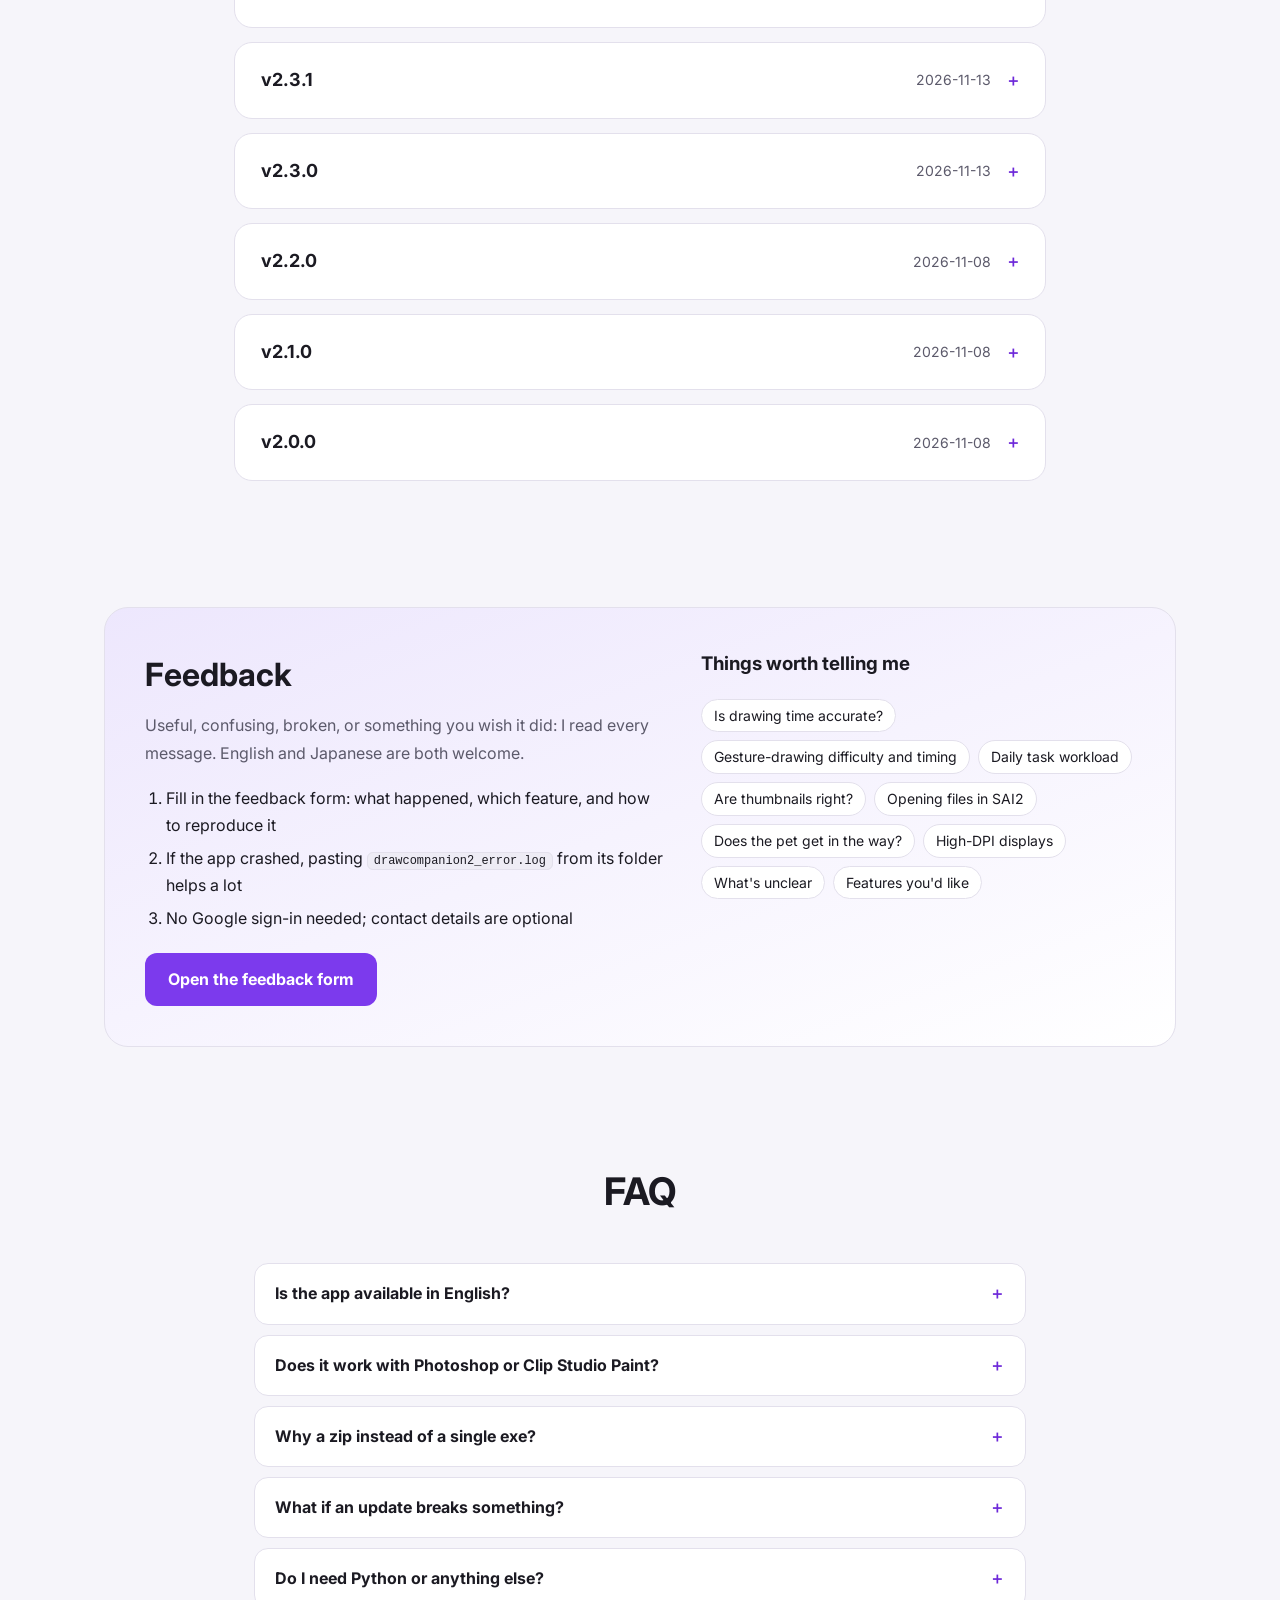
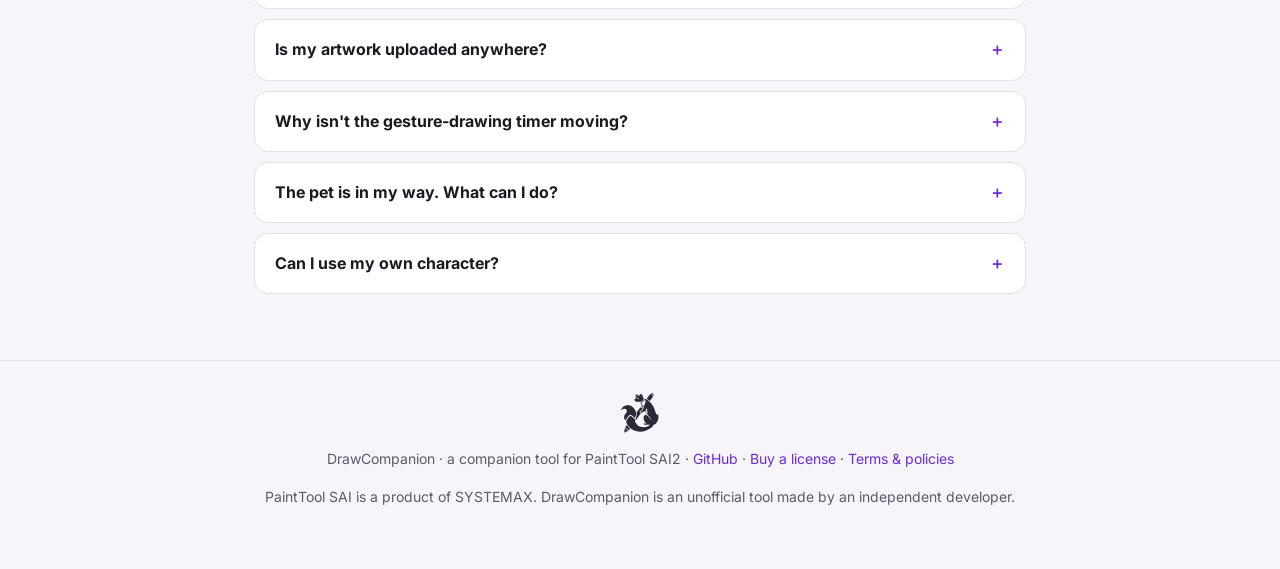
==== commit 4151457b: "更新介紹網頁與版本資訊（2.4.0）" ====
--- a/docs/en/index.html
+++ b/docs/en/index.html
@@ -330,7 +330,23 @@
     <p class="update-how">The app checks for updates on its own. Go to "Settings › General › Updates" and click "Update and restart". Records and settings are kept.</p>
 
     <details class="rel" open>
-      <summary><span class="ver">v2.3.2</span><span class="tag">Current</span><span class="date">2026-11-13</span></summary>
+      <summary><span class="ver">v2.4.0</span><span class="tag">Current</span><span class="date">2026-11-16</span></summary>
+      <p class="lead2">SAI2 UI themes (free), a Gamut Lock color wheel and saved selections.</p>
+      <h4>New</h4>
+      <ul>
+        <li><b>SAI2 UI themes</b> (free, SAI2 2026-10-19 only; theme module by 久遠.悠): recolor the SAI2 interface from a few main colors on the "Tools" page, with a live preview. Comes with Light, Mid gray and Dark, and you can save, import and export your own. Switch SAI2 to light mode first, and restart SAI2 to apply</li>
+        <li><b>Gamut Lock color wheel</b> (SAI2 2026 only): a color wheel panel in the "Window" menu with triangle, square, hexagon, circle, ellipse and double-circle masks; colors outside the mask can't be picked. After a stroke, changing color keeps the previous one so you can switch back with one click</li>
+        <li><b>Save / load selections</b> (SAI2 2026 only): kept in a hidden layer folder that is saved with the file; hold Shift to add, Alt to subtract, Shift+Alt to intersect</li>
+        <li><b>Ignore layers when selecting / picking colors</b> (SAI2 2026 only): checked layers are skipped by Shift+Ctrl+click selection and the color picker</li>
+      </ul>
+      <h4>Fixed</h4>
+      <ul>
+        <li>The SAI2 stroke effect bled color and had uneven width on semi-transparent brushes</li>
+      </ul>
+    </details>
+
+    <details class="rel">
+      <summary><span class="ver">v2.3.2</span><span class="date">2026-11-13</span></summary>
       <p class="lead2">A new app icon.</p>
       <h4>Improved</h4>
       <ul>
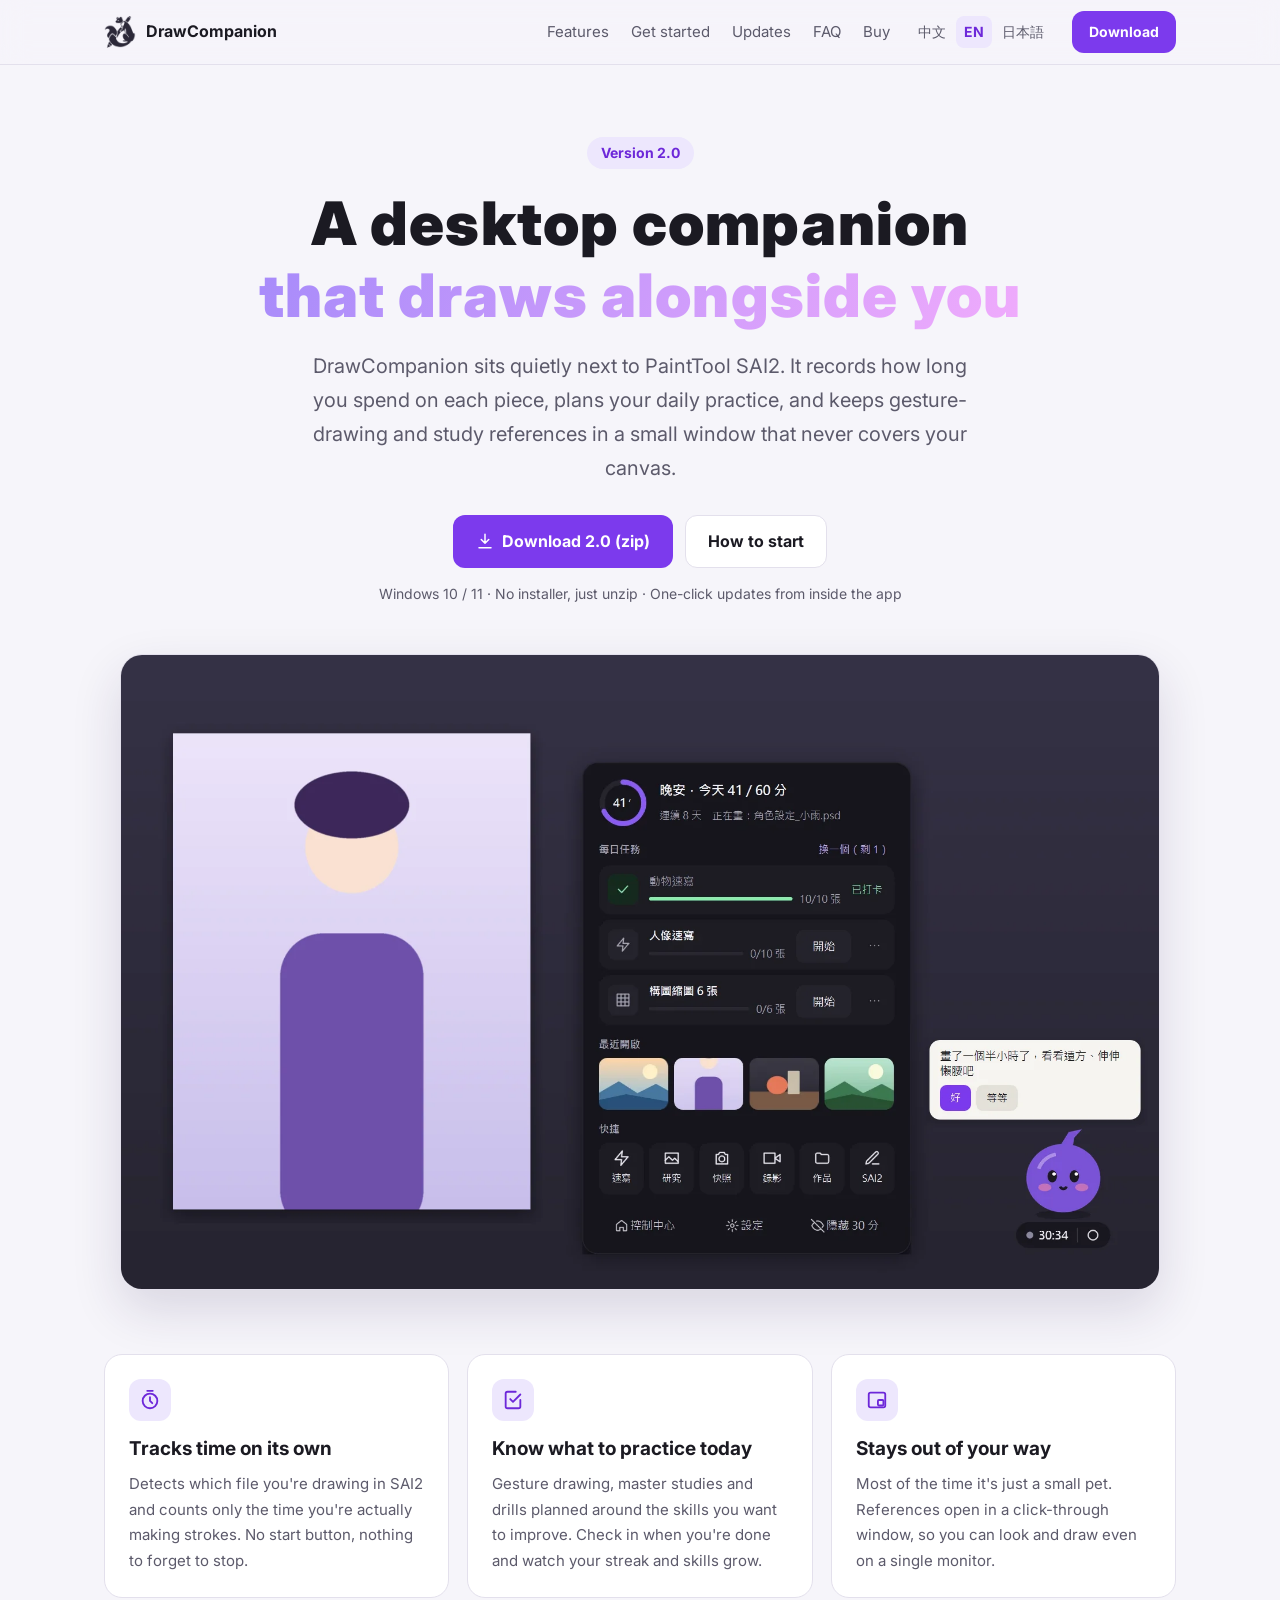
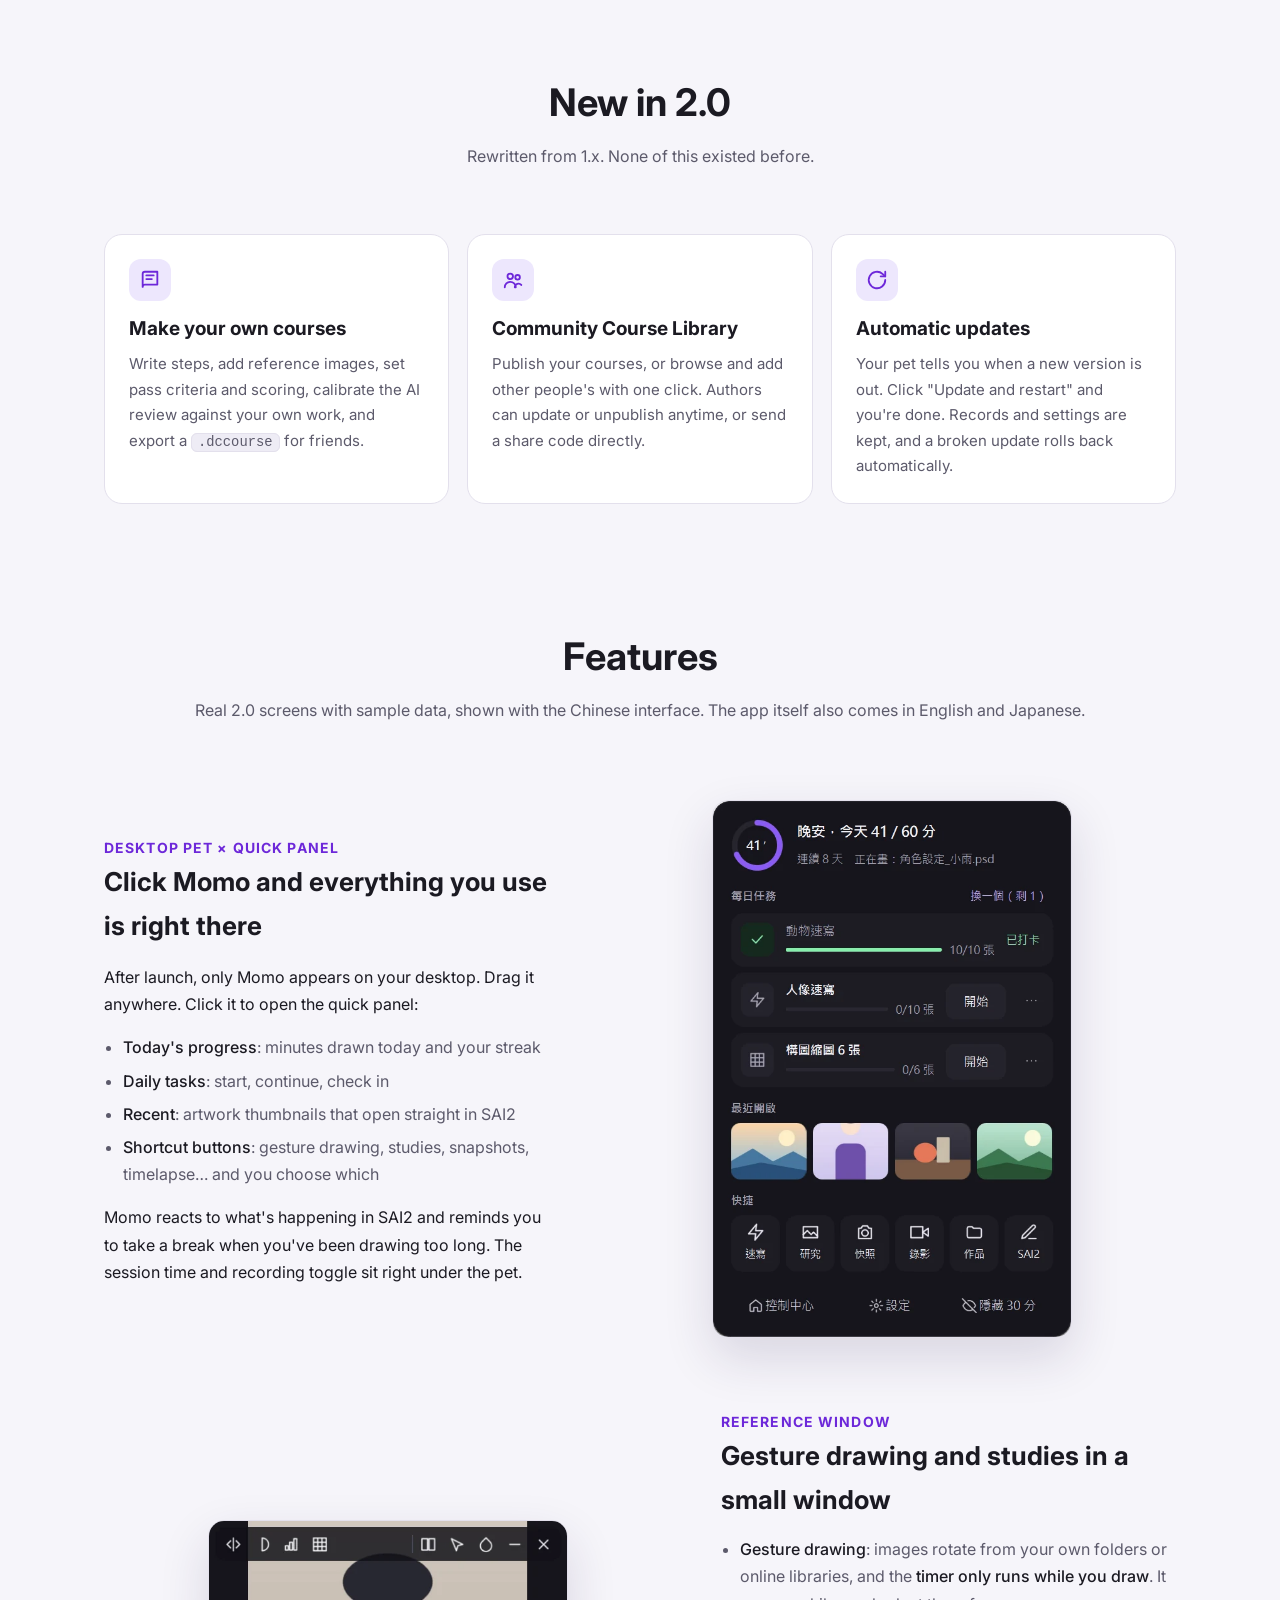
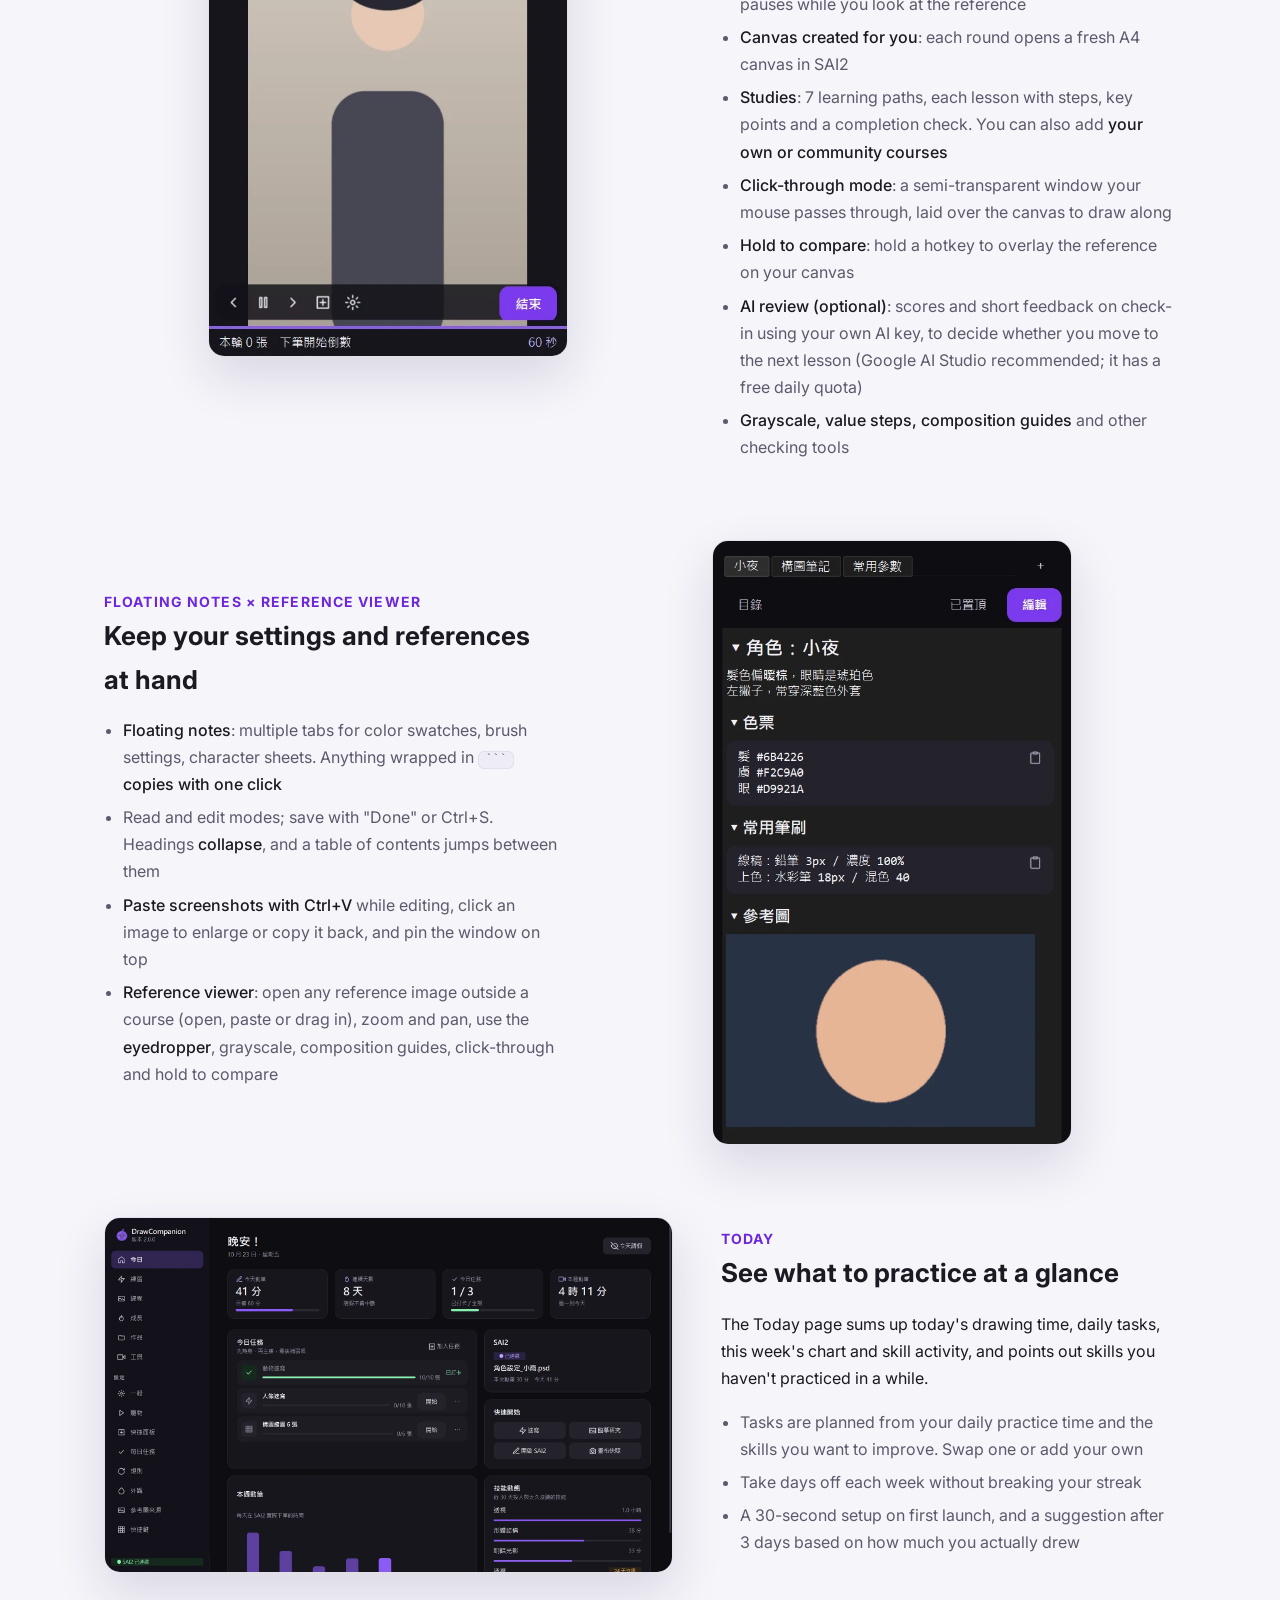
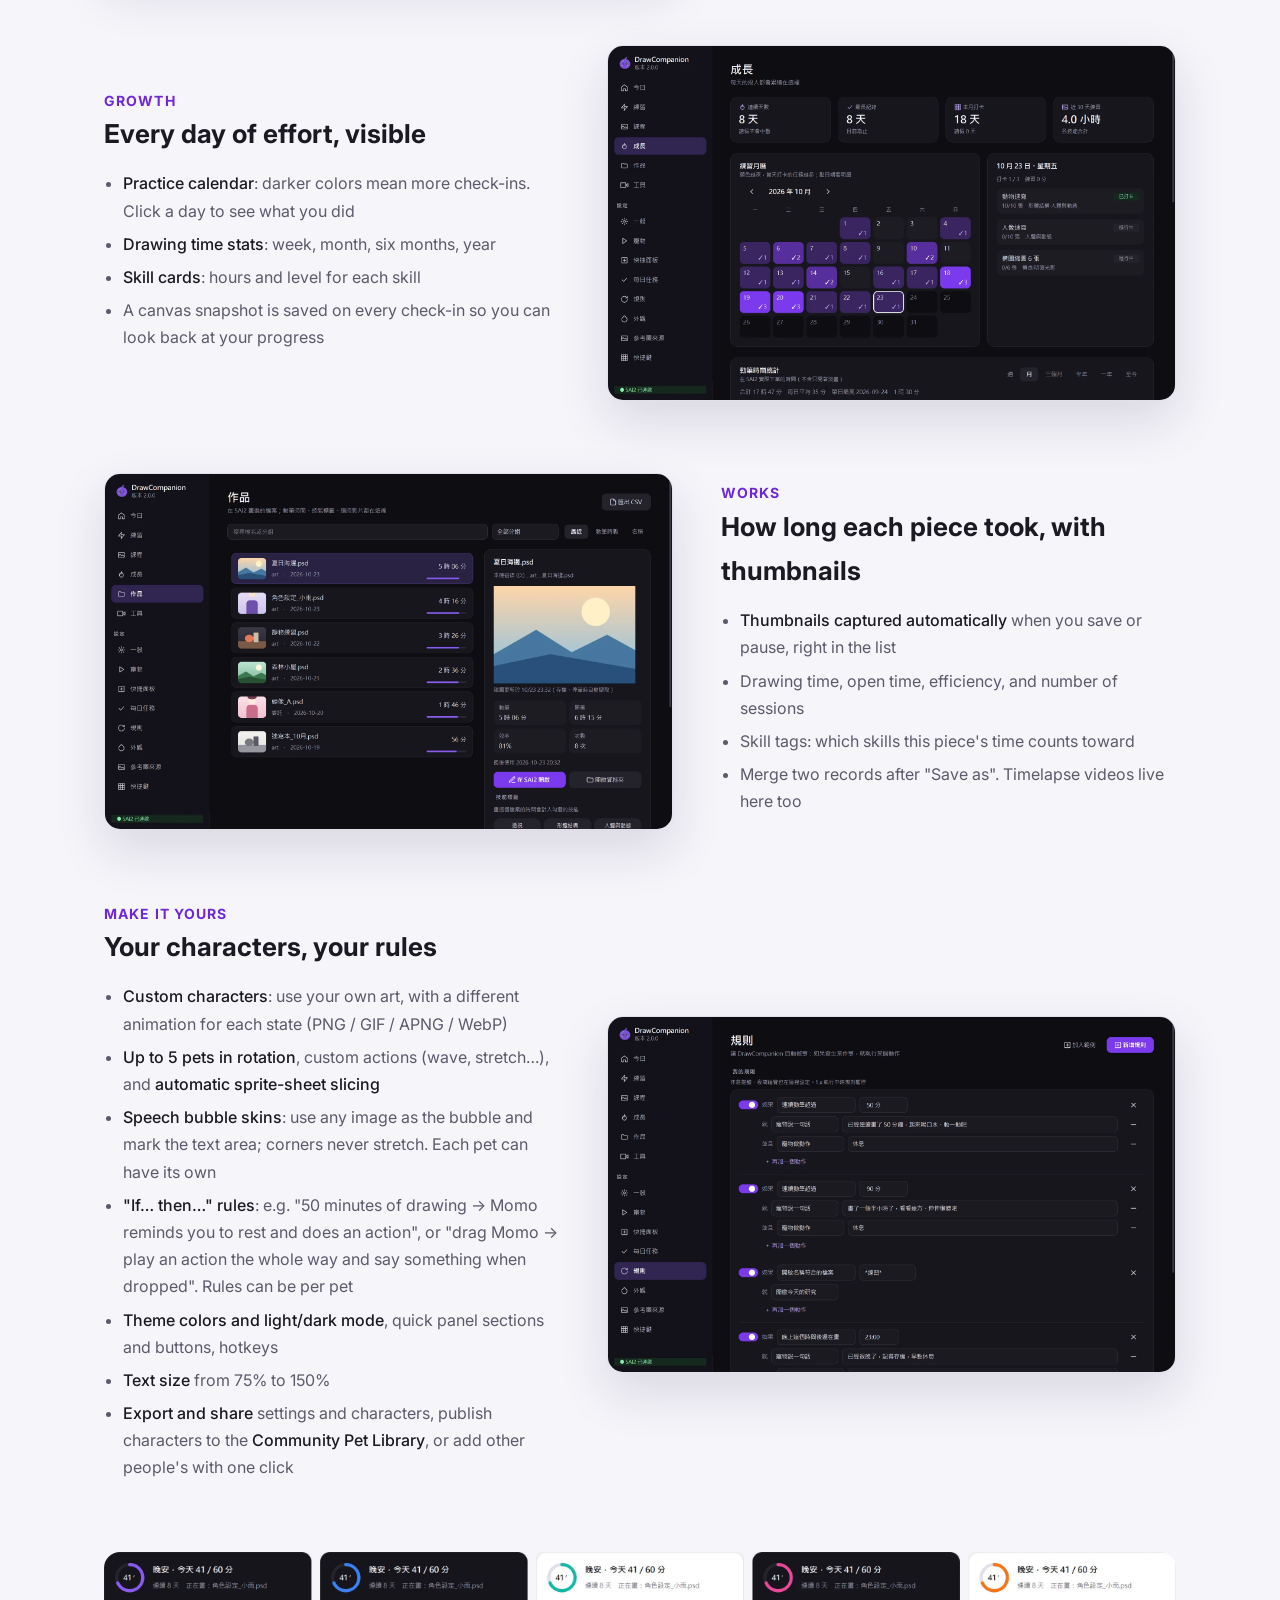
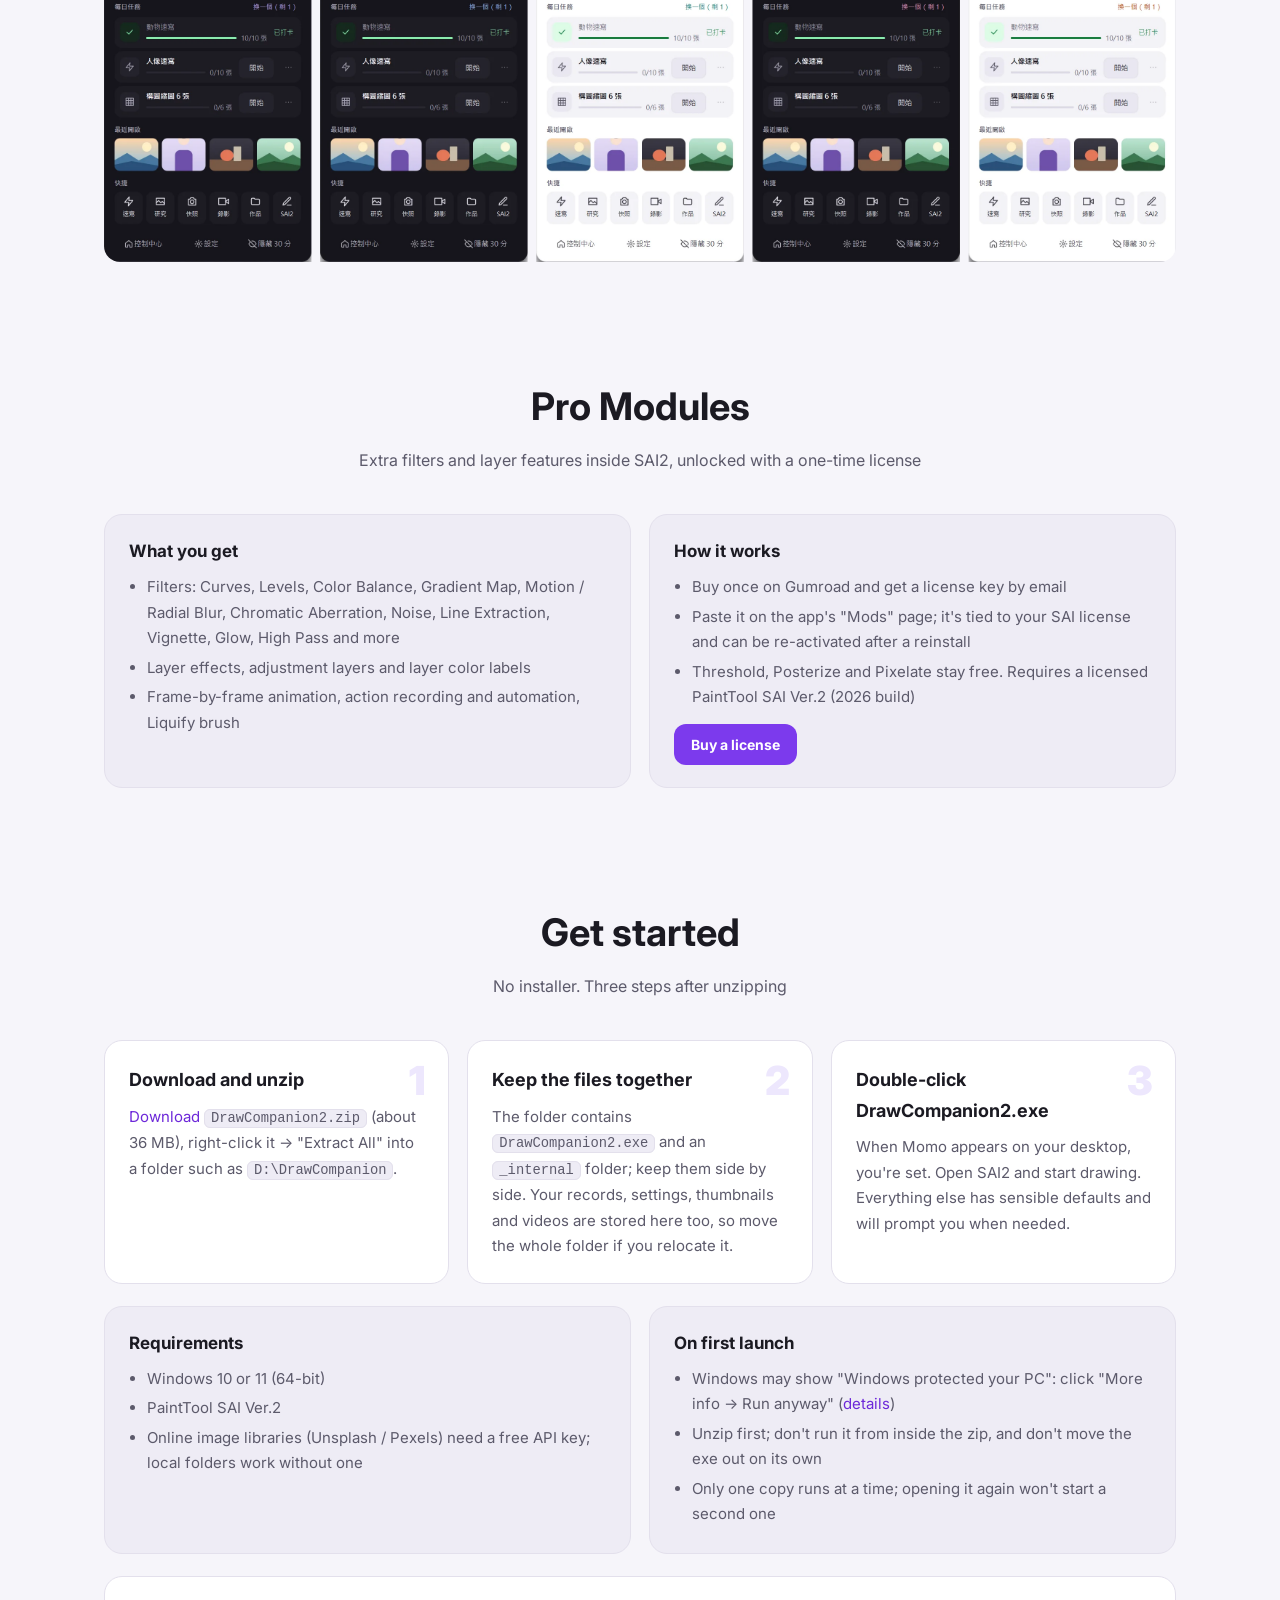
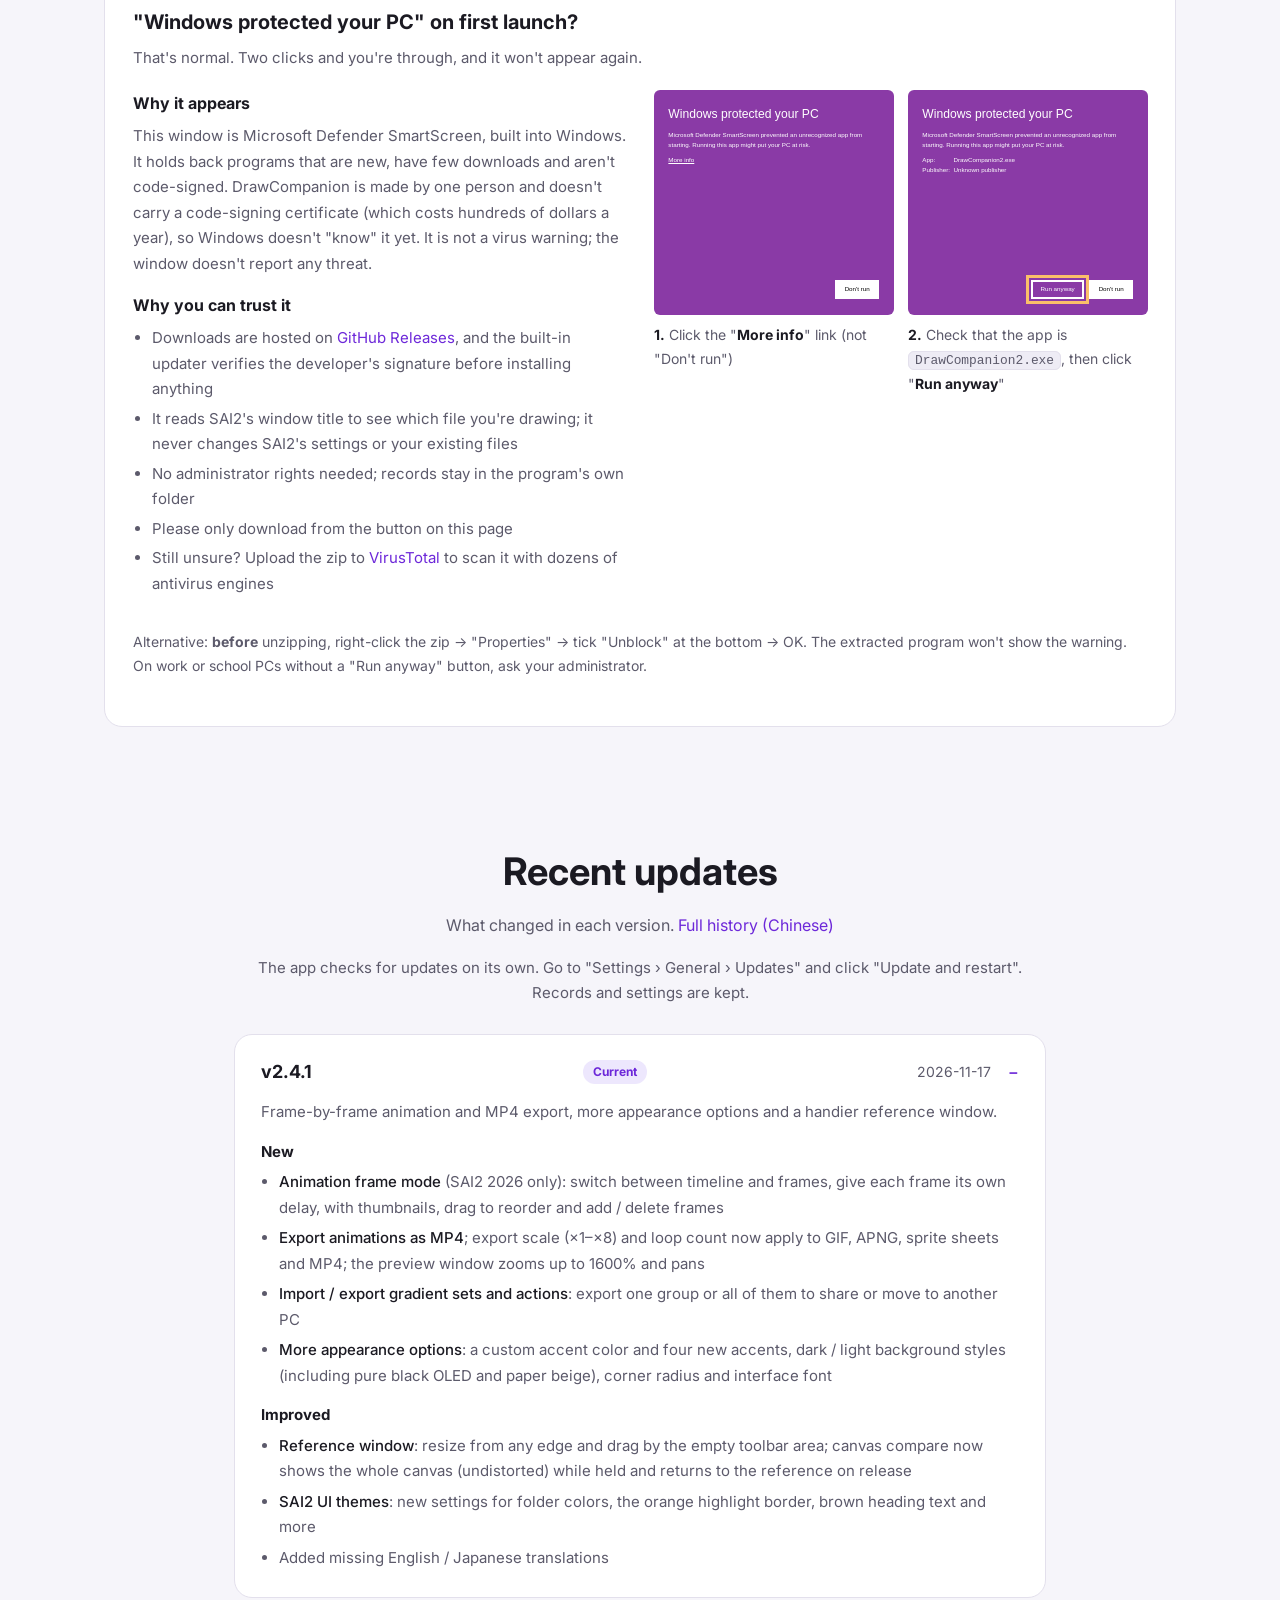
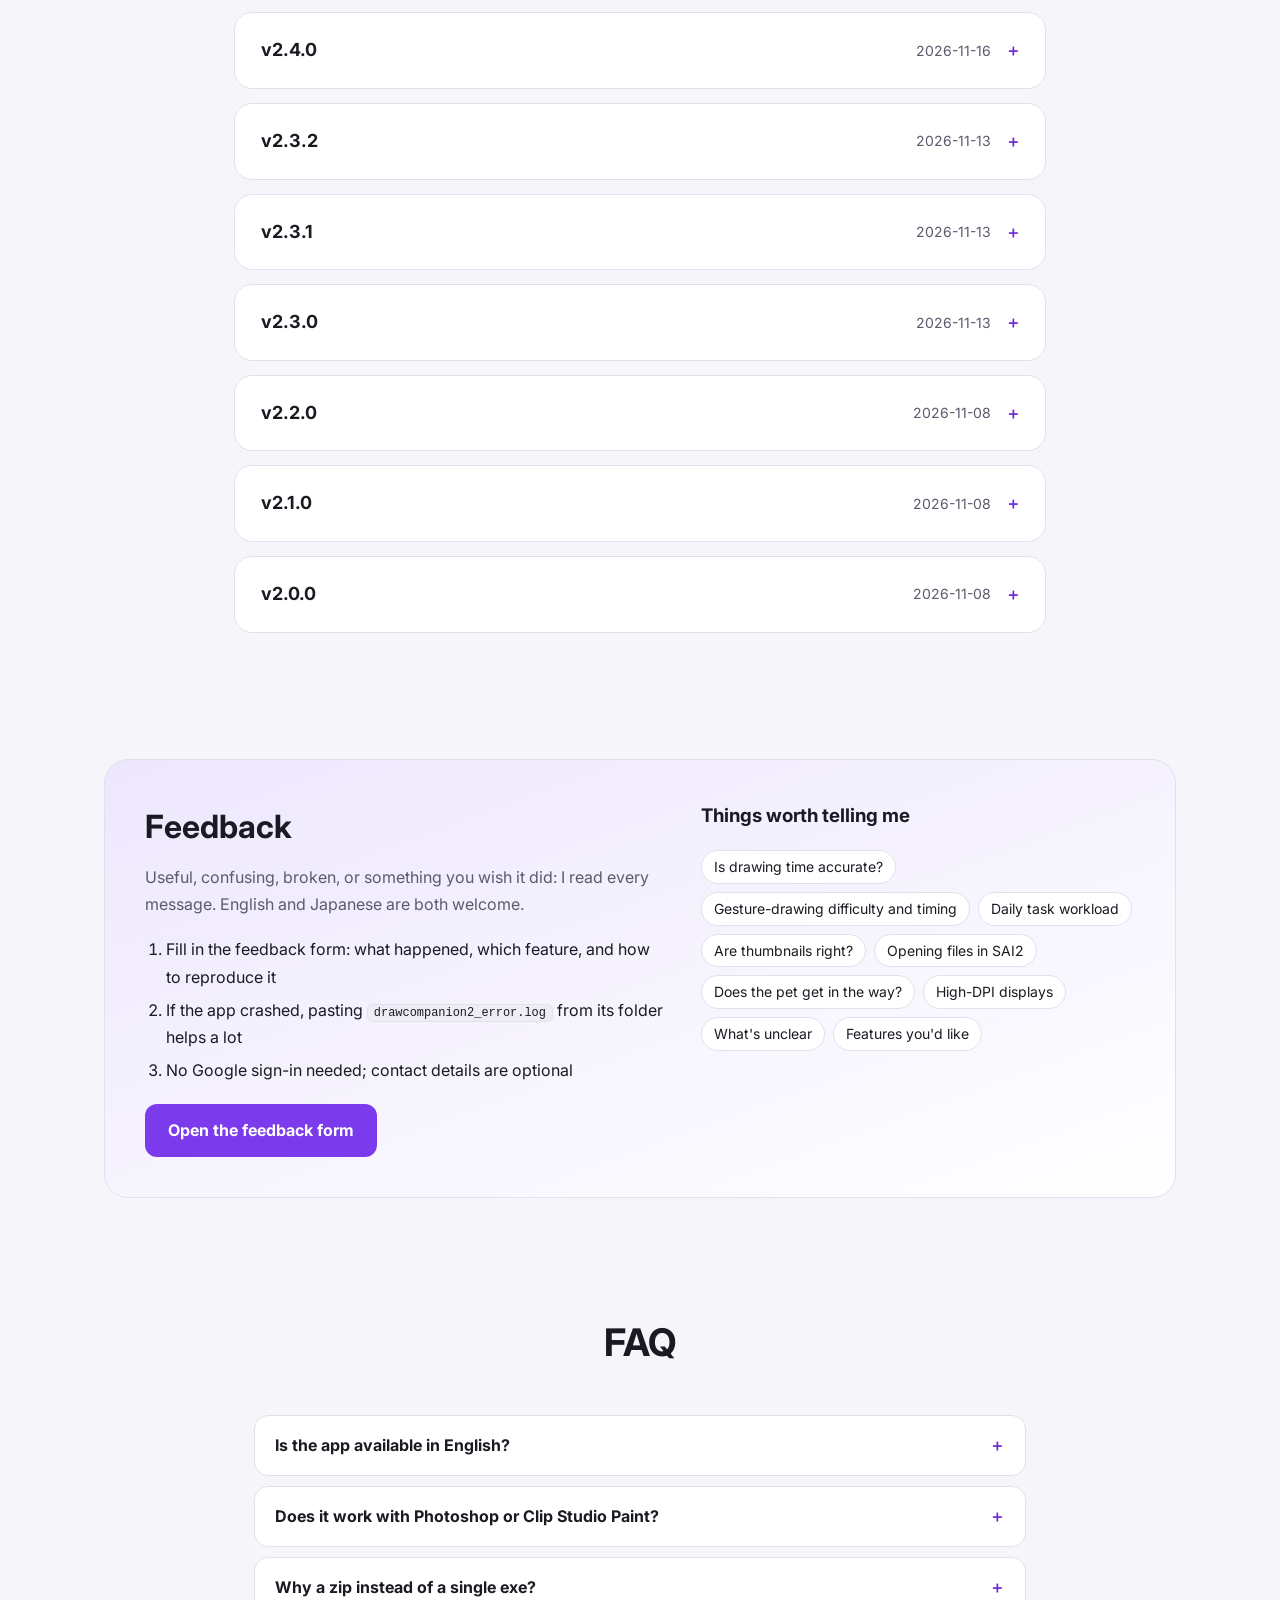
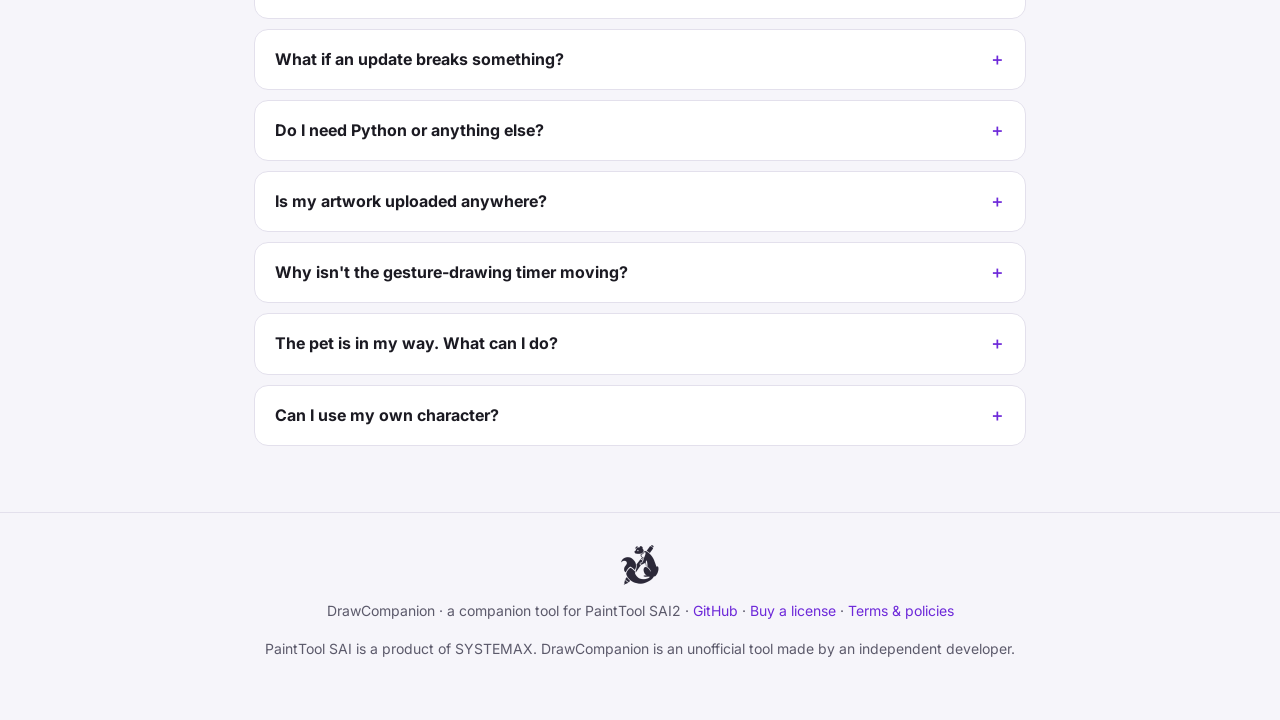
==== commit 173dd45b: "更新介紹網頁與版本資訊（2.4.1）" ====
--- a/docs/en/index.html
+++ b/docs/en/index.html
@@ -330,7 +330,25 @@
     <p class="update-how">The app checks for updates on its own. Go to "Settings › General › Updates" and click "Update and restart". Records and settings are kept.</p>
 
     <details class="rel" open>
-      <summary><span class="ver">v2.4.0</span><span class="tag">Current</span><span class="date">2026-11-16</span></summary>
+      <summary><span class="ver">v2.4.1</span><span class="tag">Current</span><span class="date">2026-11-17</span></summary>
+      <p class="lead2">Frame-by-frame animation and MP4 export, more appearance options and a handier reference window.</p>
+      <h4>New</h4>
+      <ul>
+        <li><b>Animation frame mode</b> (SAI2 2026 only): switch between timeline and frames, give each frame its own delay, with thumbnails, drag to reorder and add / delete frames</li>
+        <li><b>Export animations as MP4</b>; export scale (×1–×8) and loop count now apply to GIF, APNG, sprite sheets and MP4; the preview window zooms up to 1600% and pans</li>
+        <li><b>Import / export gradient sets and actions</b>: export one group or all of them to share or move to another PC</li>
+        <li><b>More appearance options</b>: a custom accent color and four new accents, dark / light background styles (including pure black OLED and paper beige), corner radius and interface font</li>
+      </ul>
+      <h4>Improved</h4>
+      <ul>
+        <li><b>Reference window</b>: resize from any edge and drag by the empty toolbar area; canvas compare now shows the whole canvas (undistorted) while held and returns to the reference on release</li>
+        <li><b>SAI2 UI themes</b>: new settings for folder colors, the orange highlight border, brown heading text and more</li>
+        <li>Added missing English / Japanese translations</li>
+      </ul>
+    </details>
+
+    <details class="rel">
+      <summary><span class="ver">v2.4.0</span><span class="date">2026-11-16</span></summary>
       <p class="lead2">SAI2 UI themes (free), a Gamut Lock color wheel and saved selections.</p>
       <h4>New</h4>
       <ul>
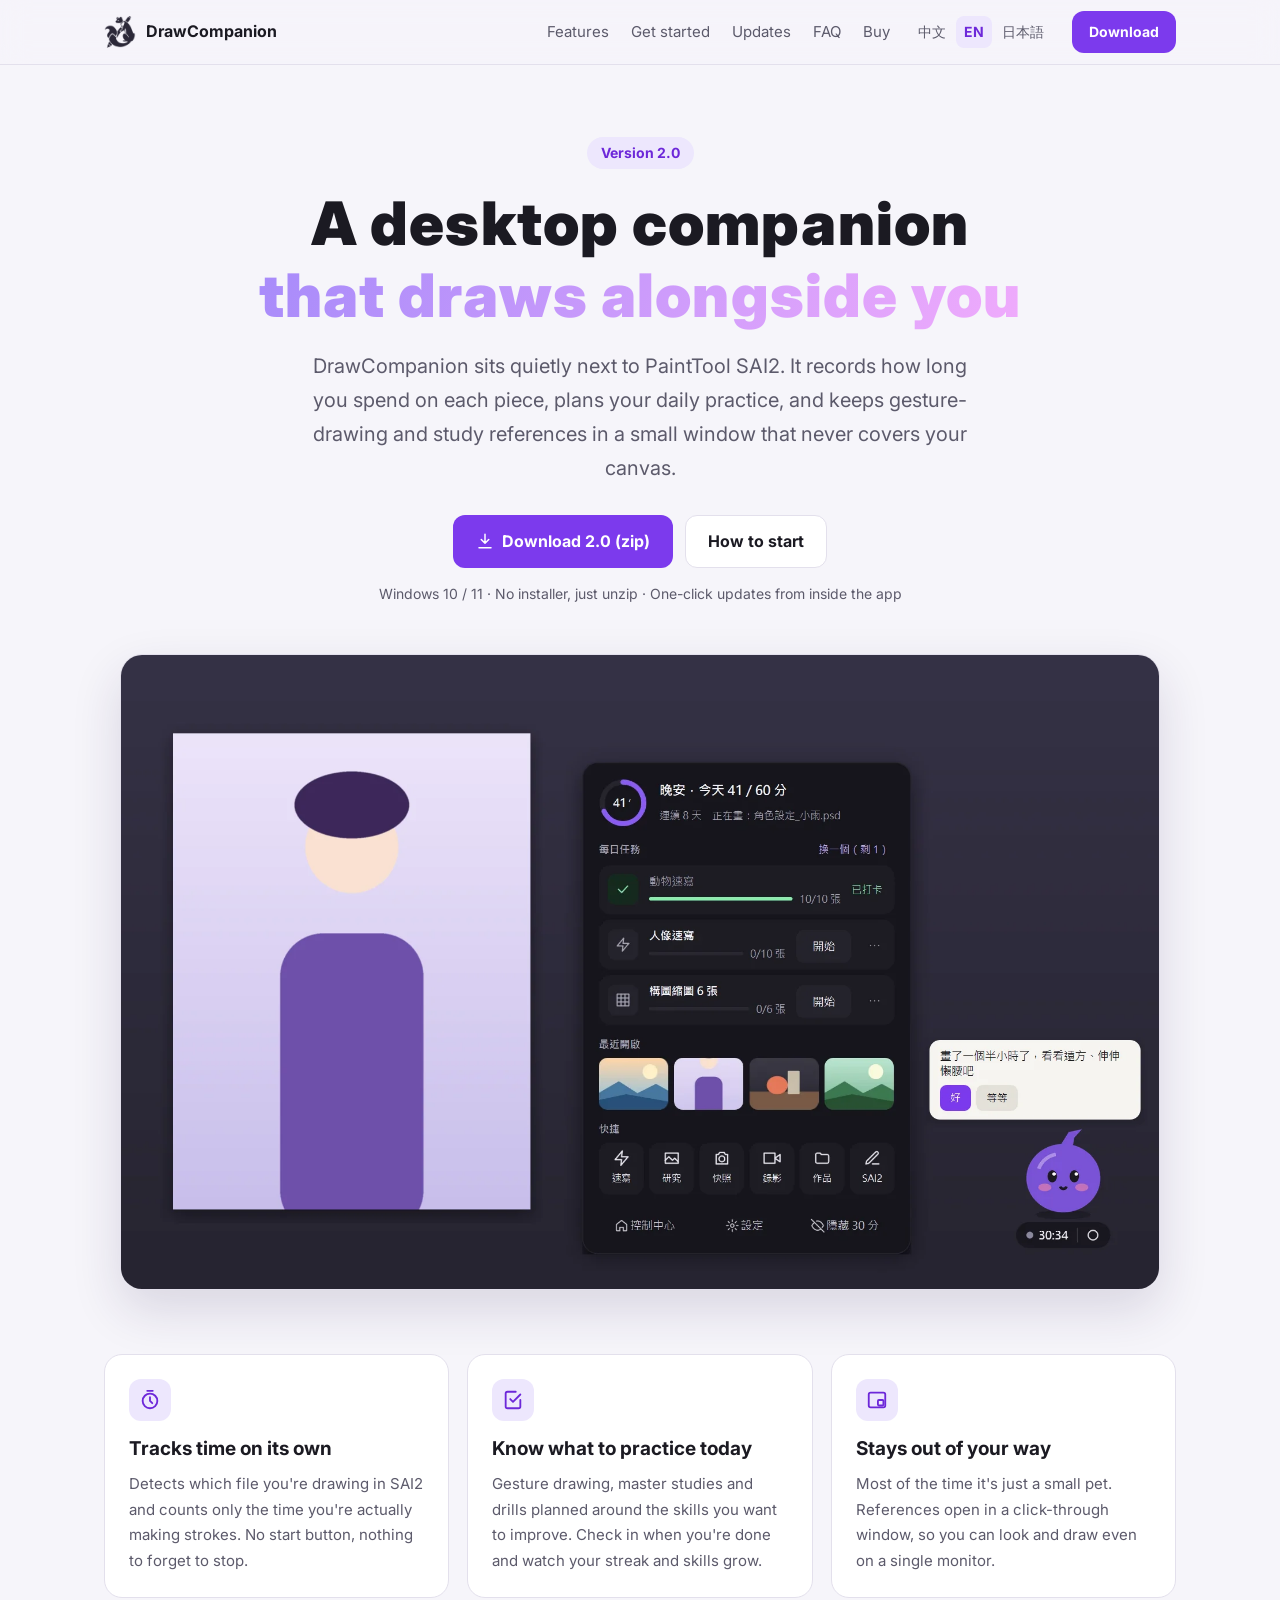
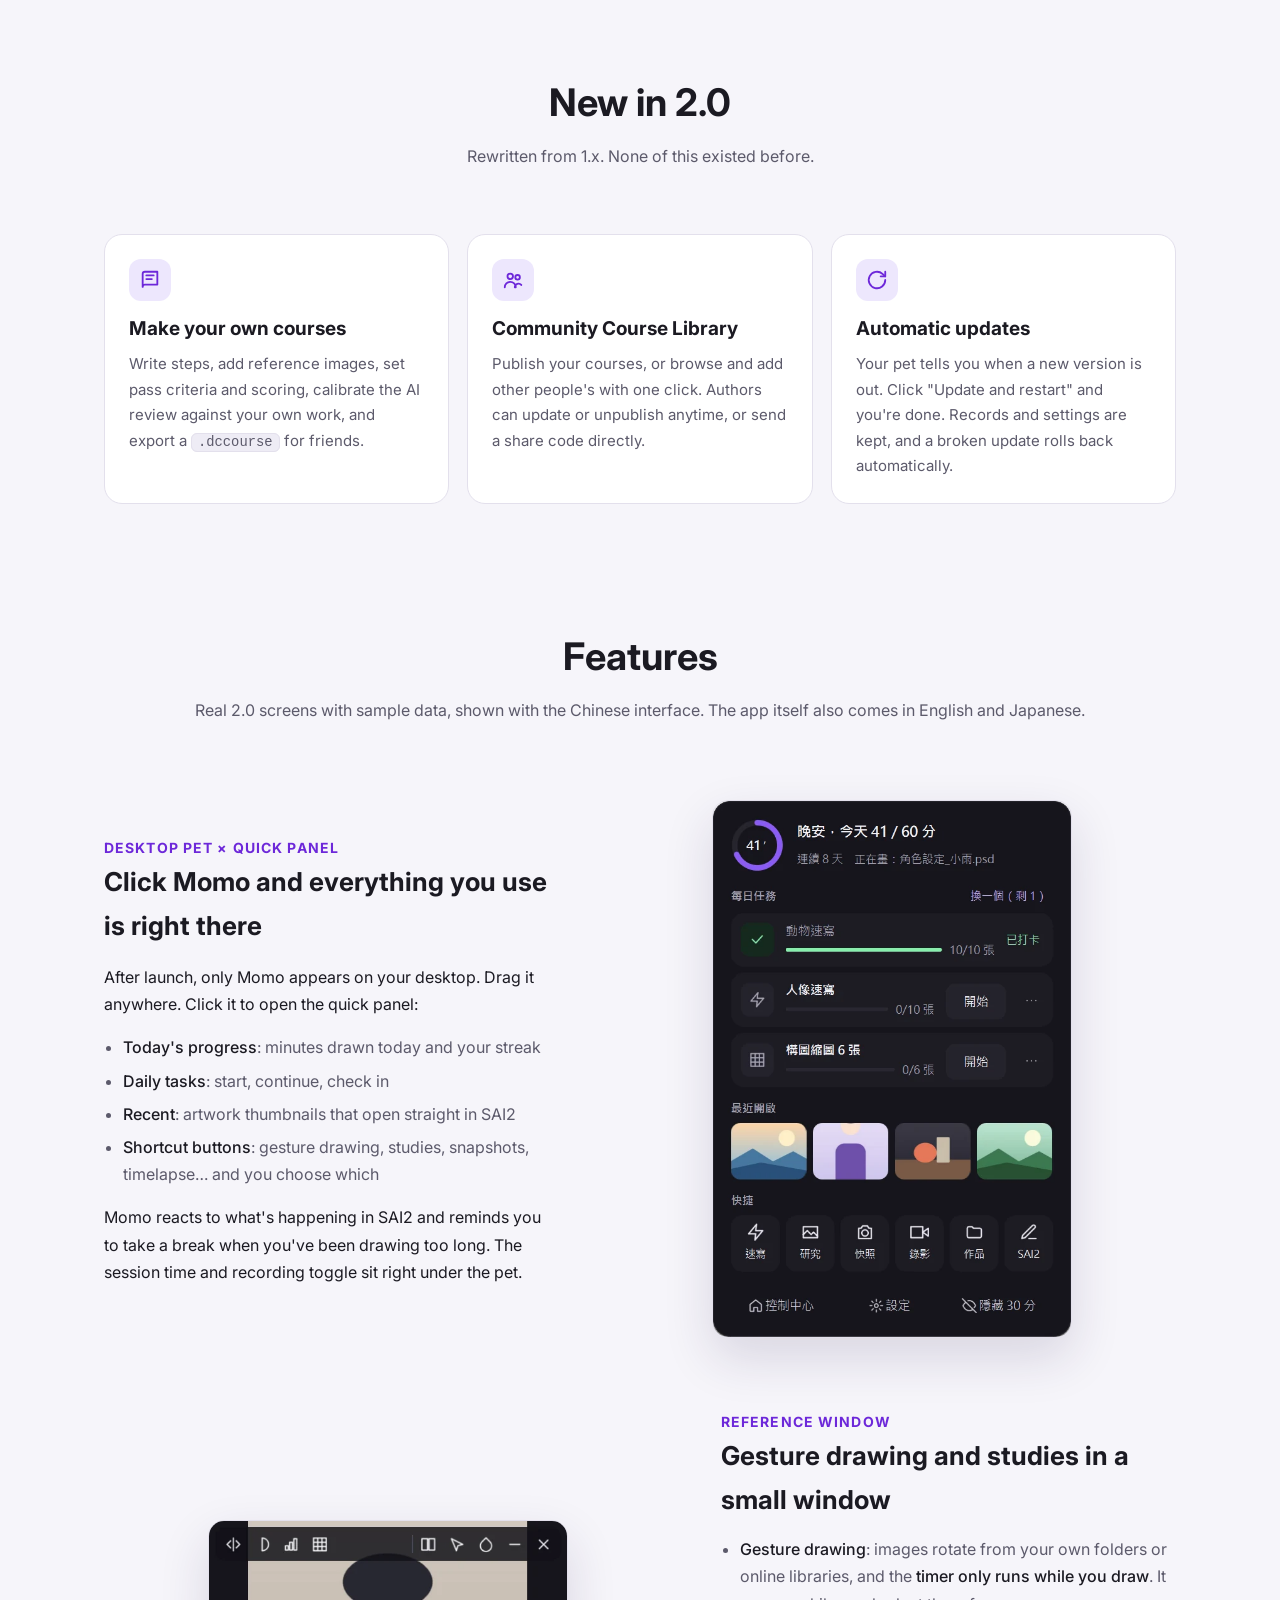
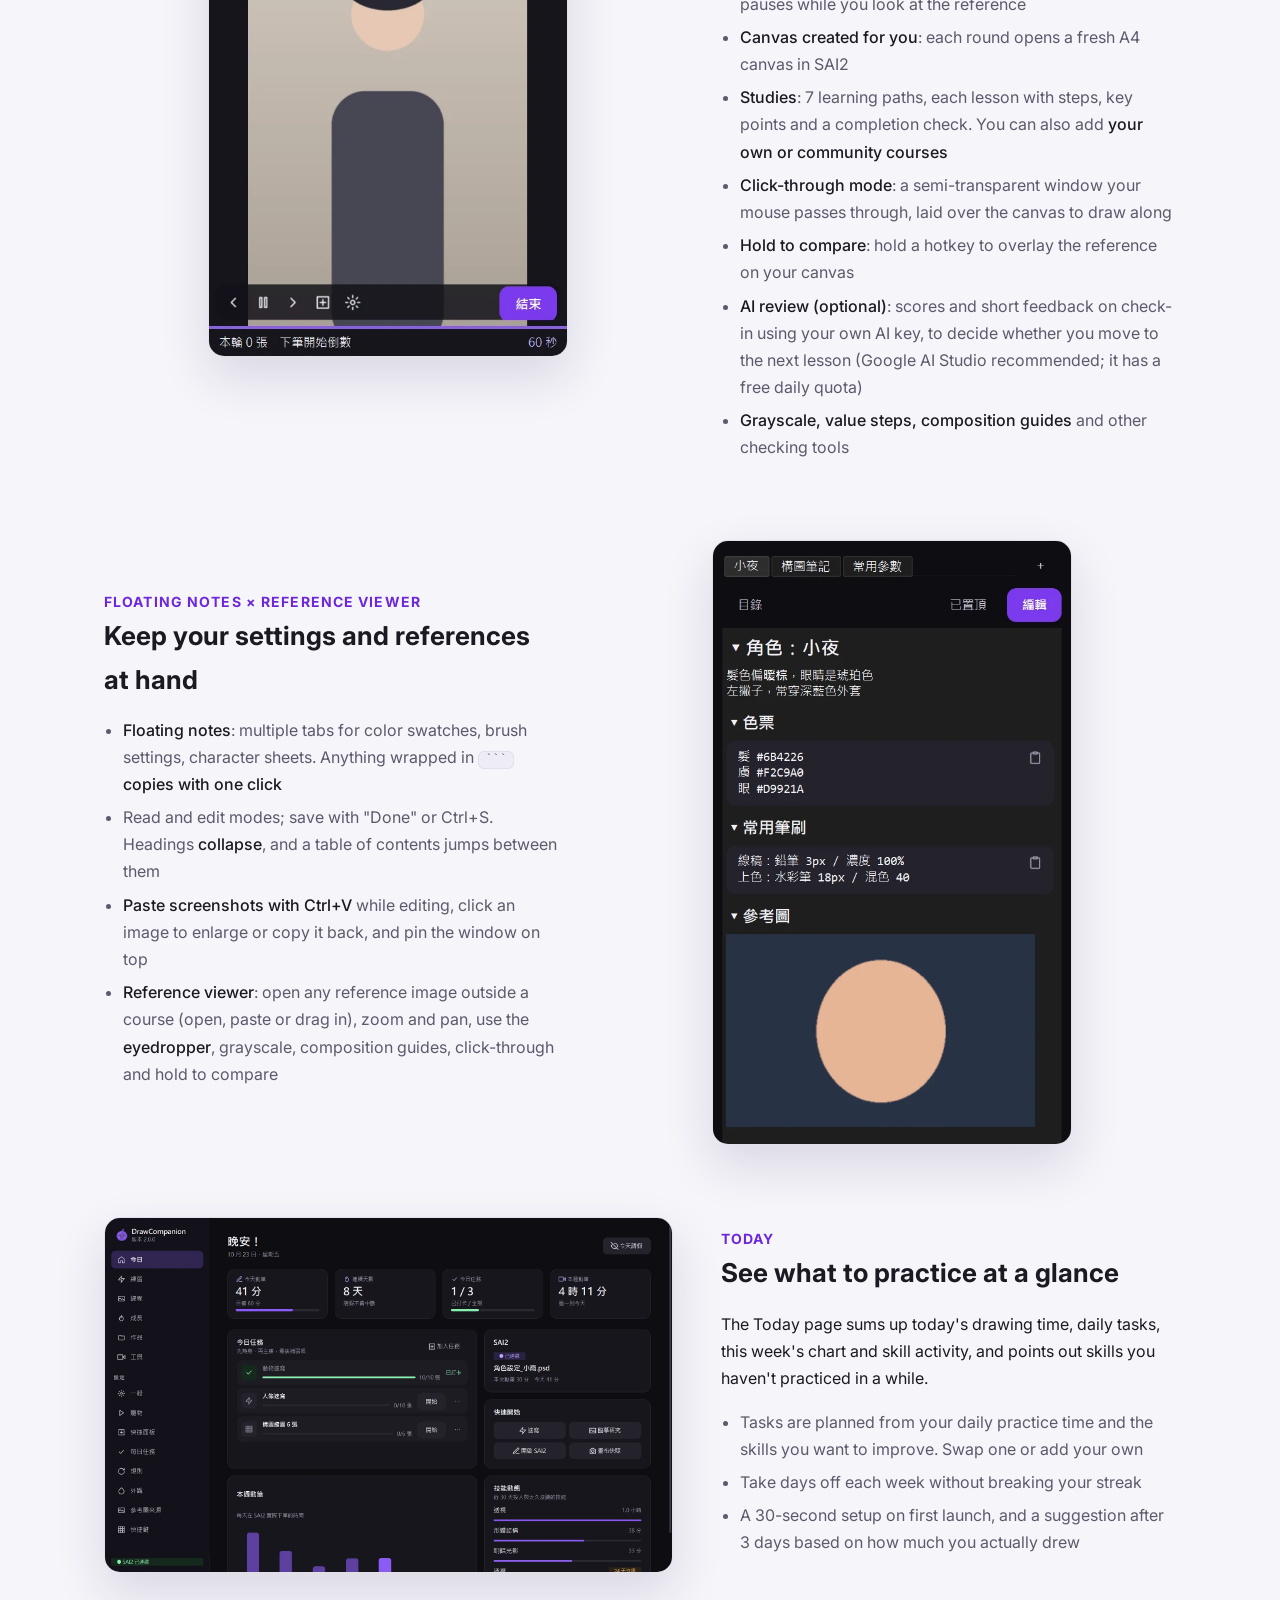
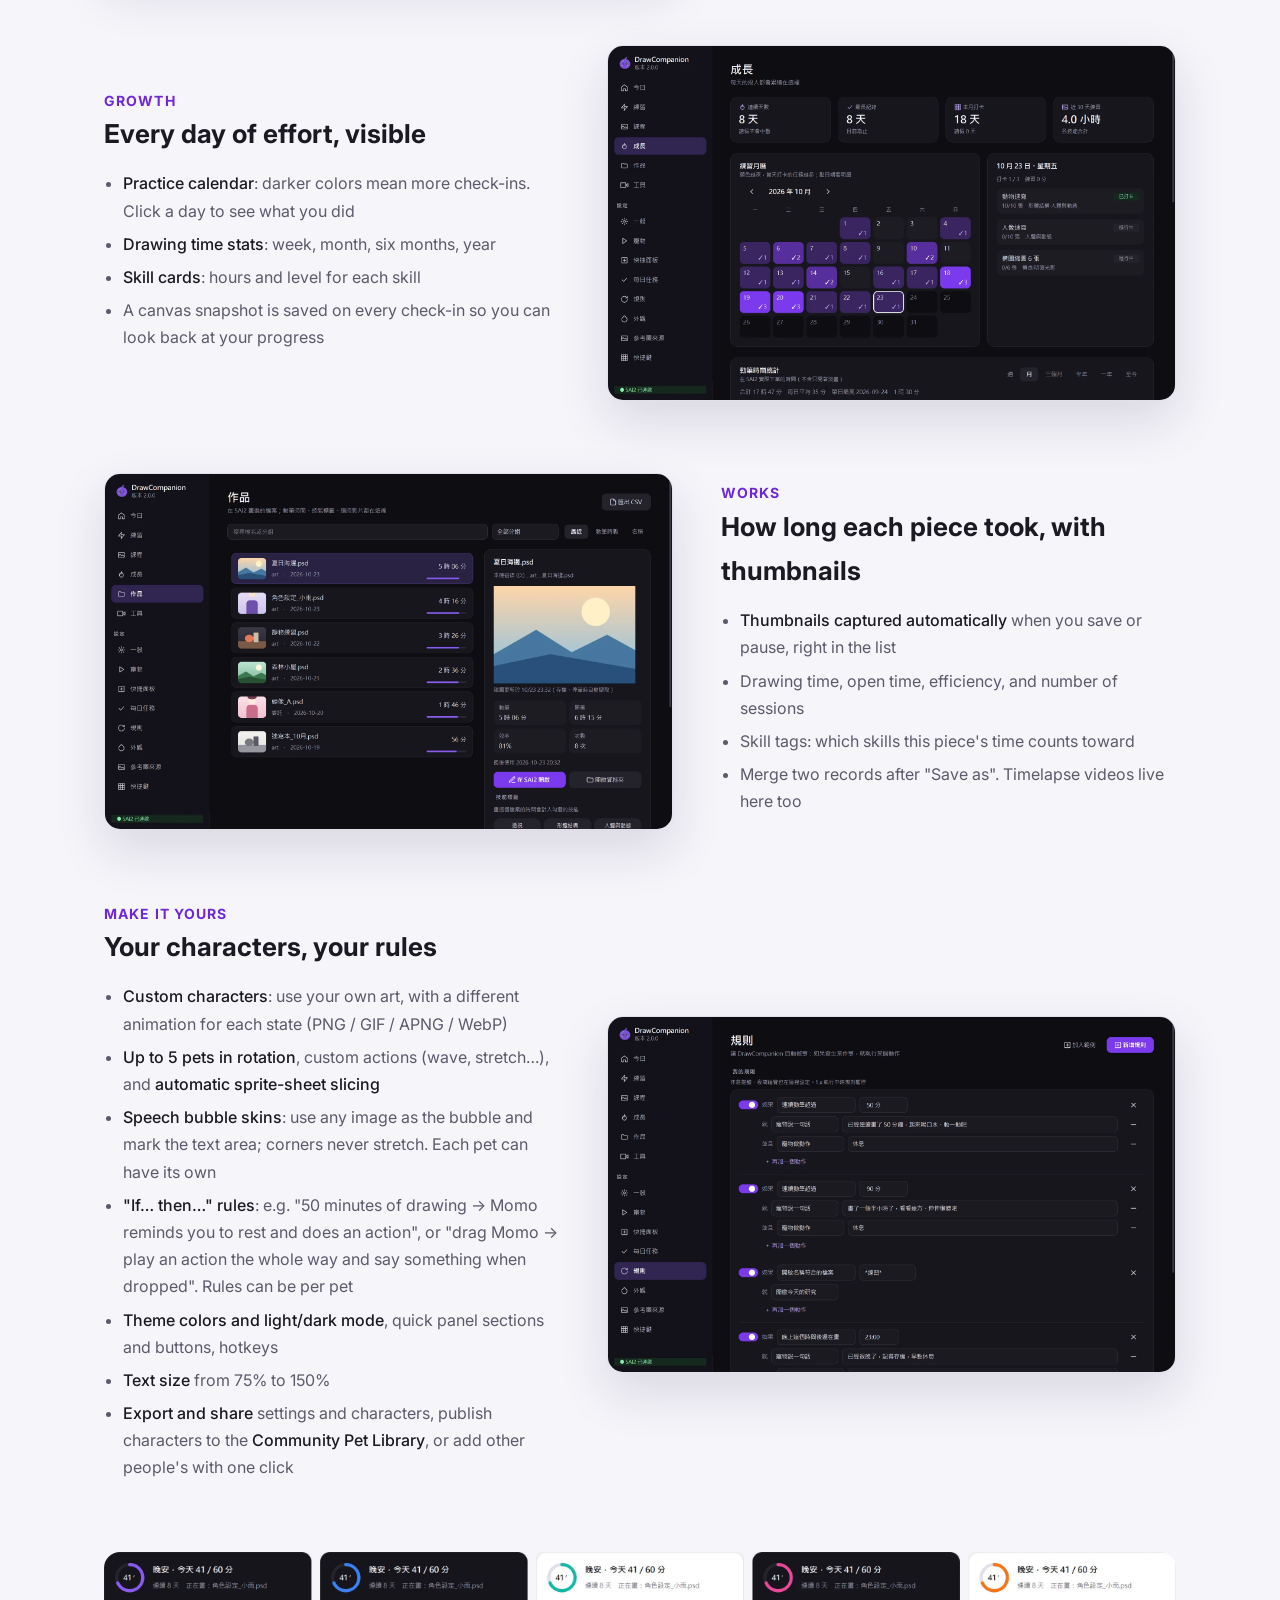
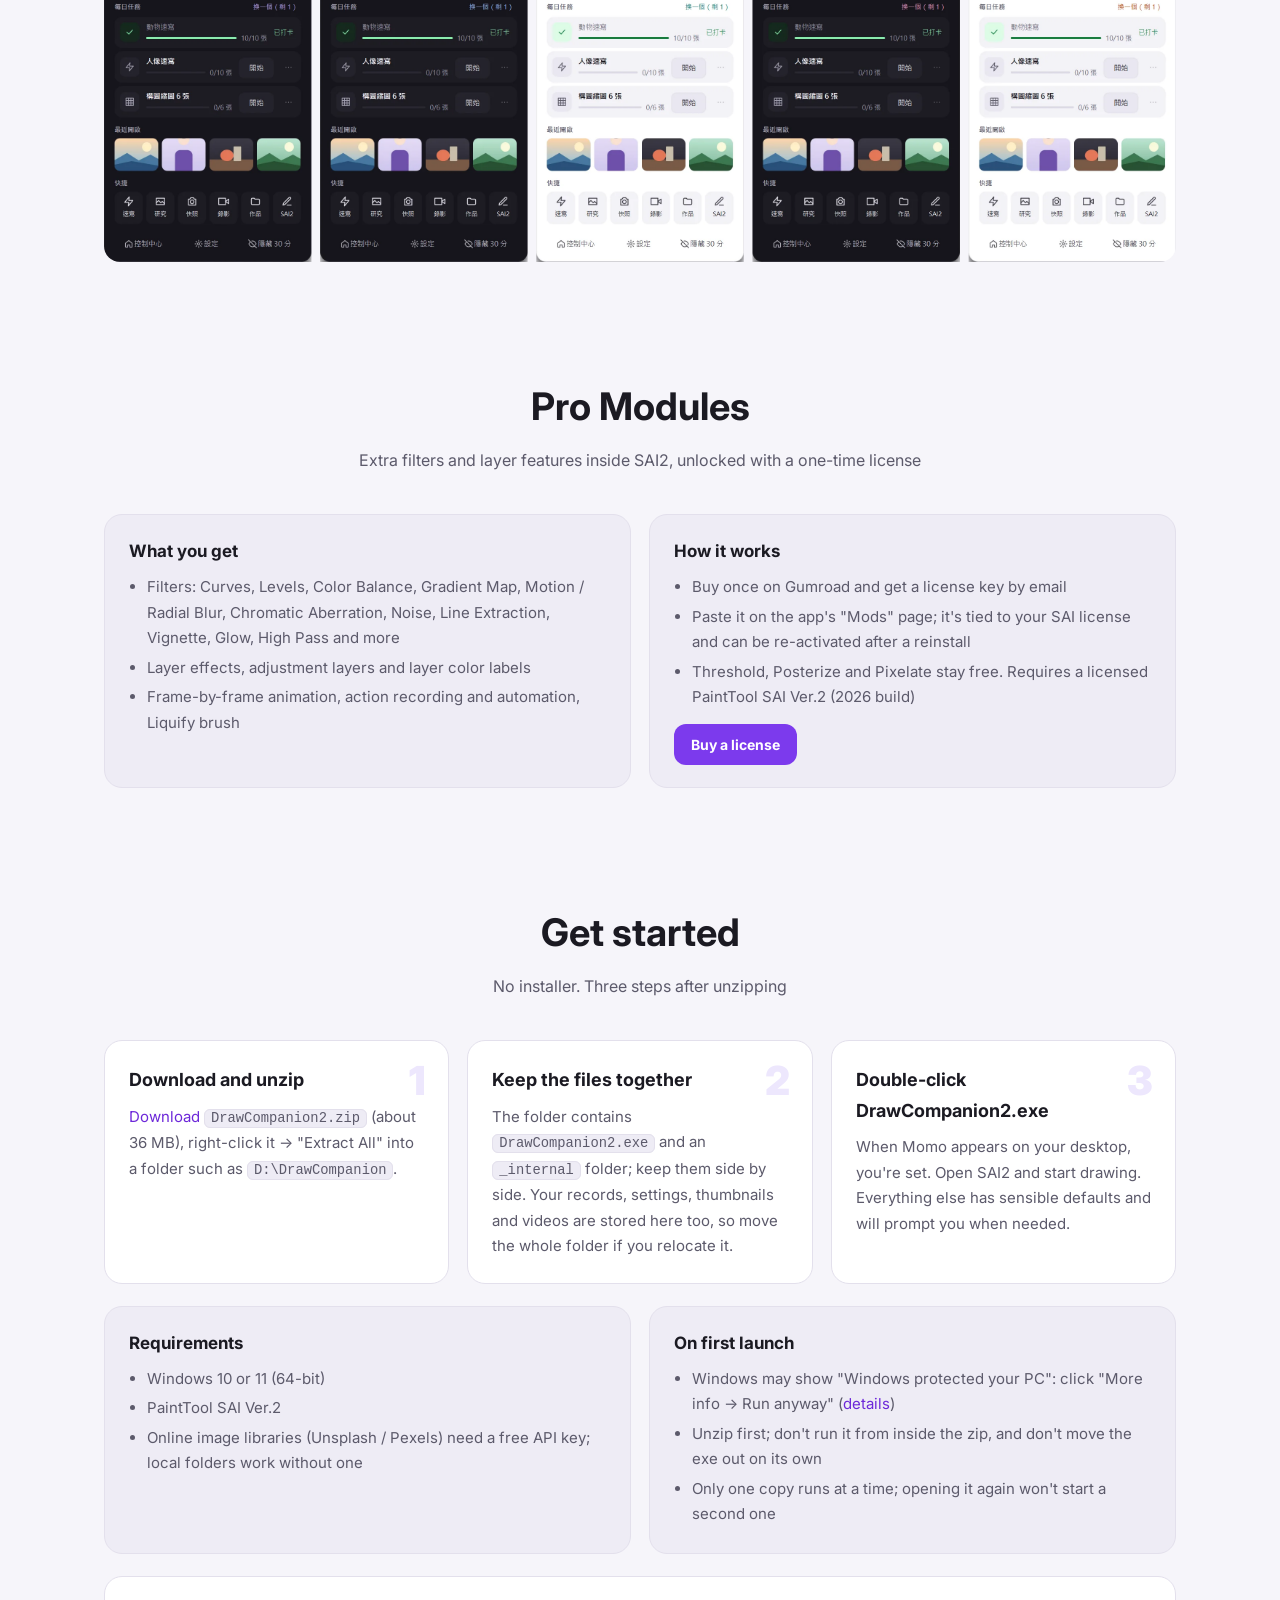
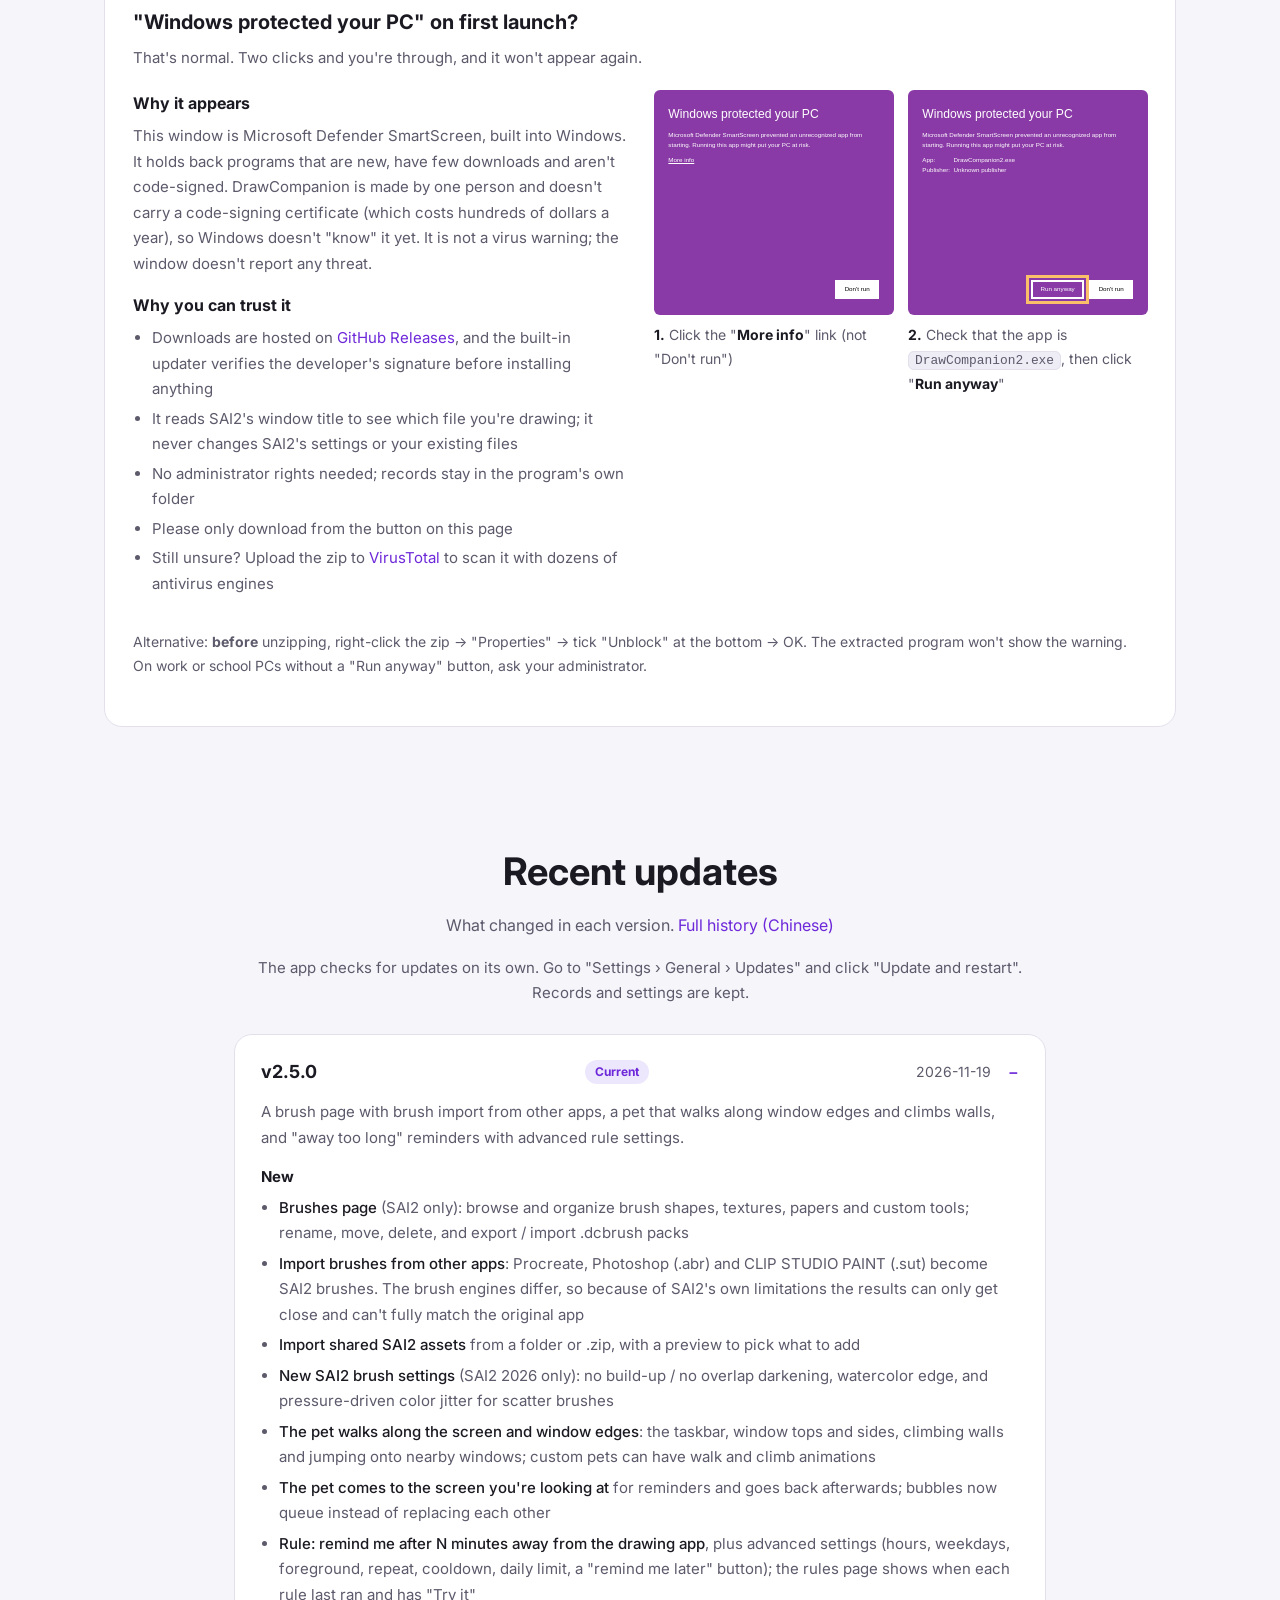
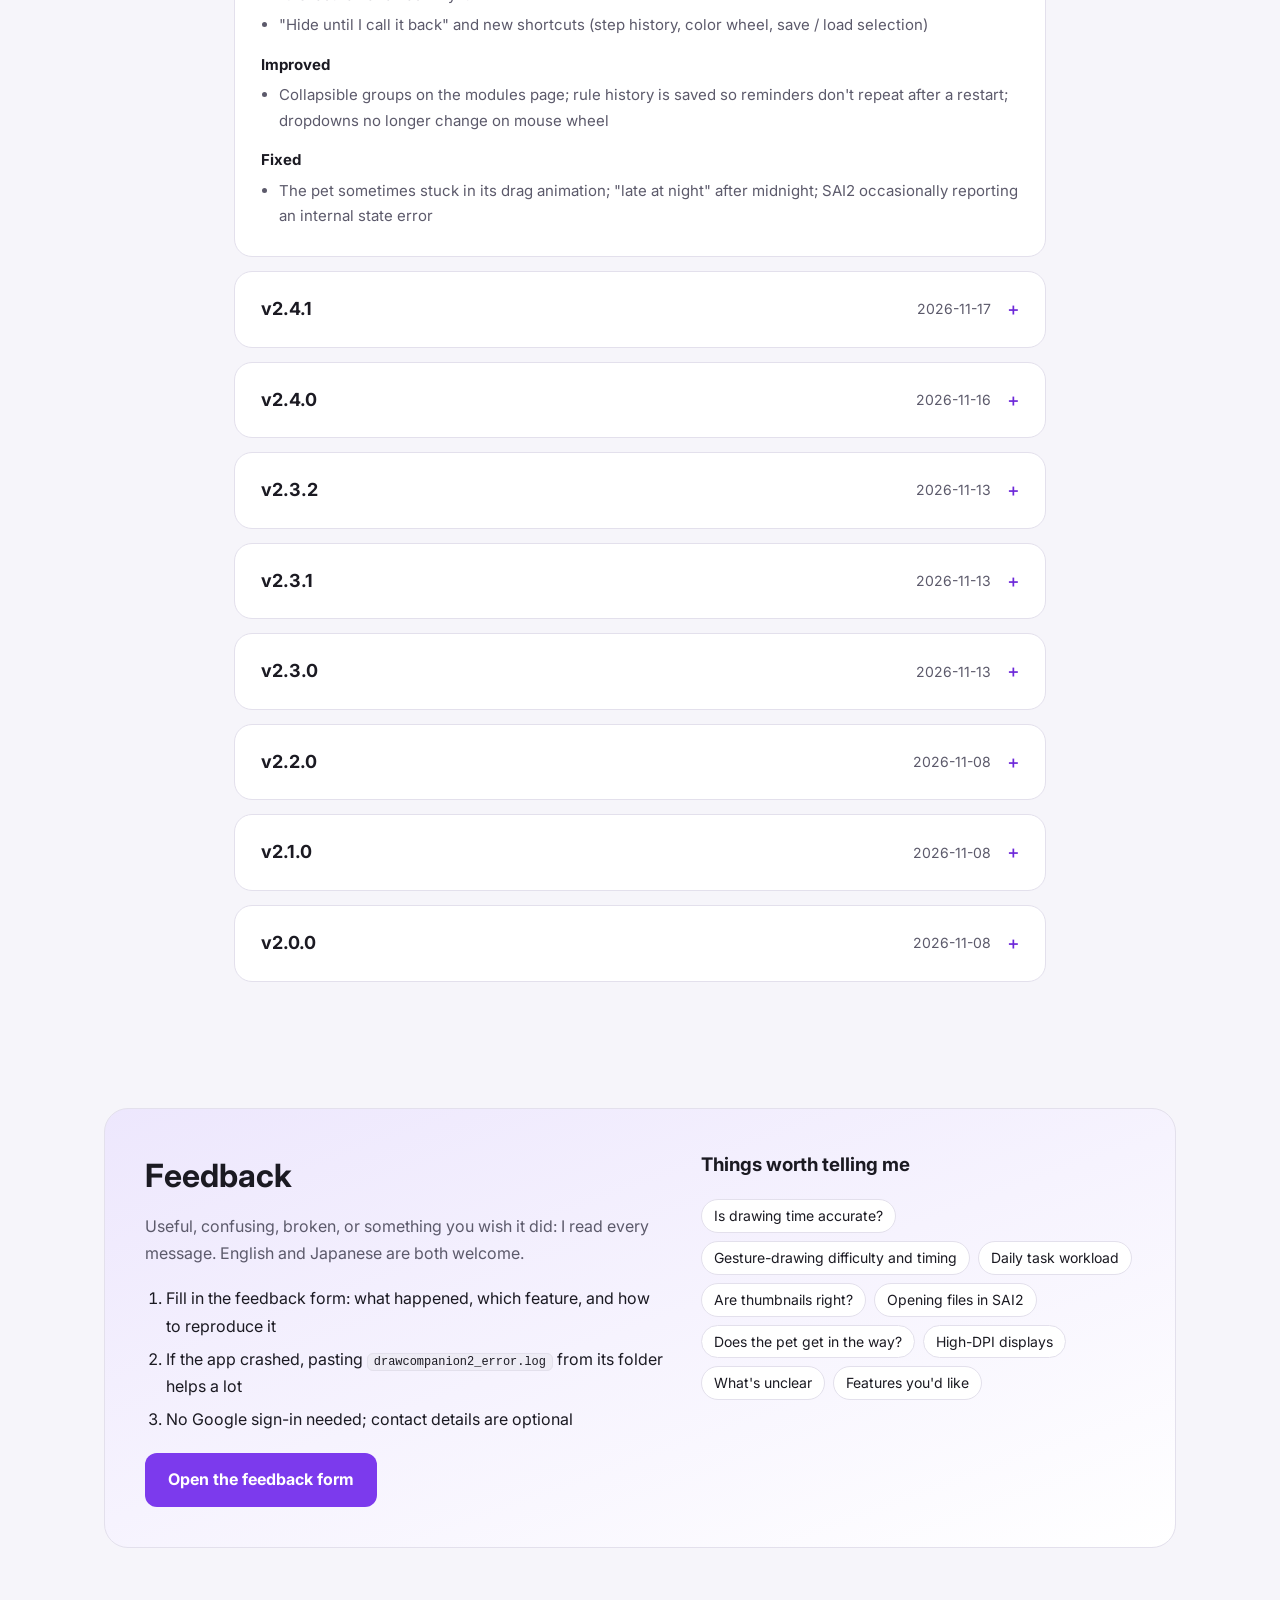
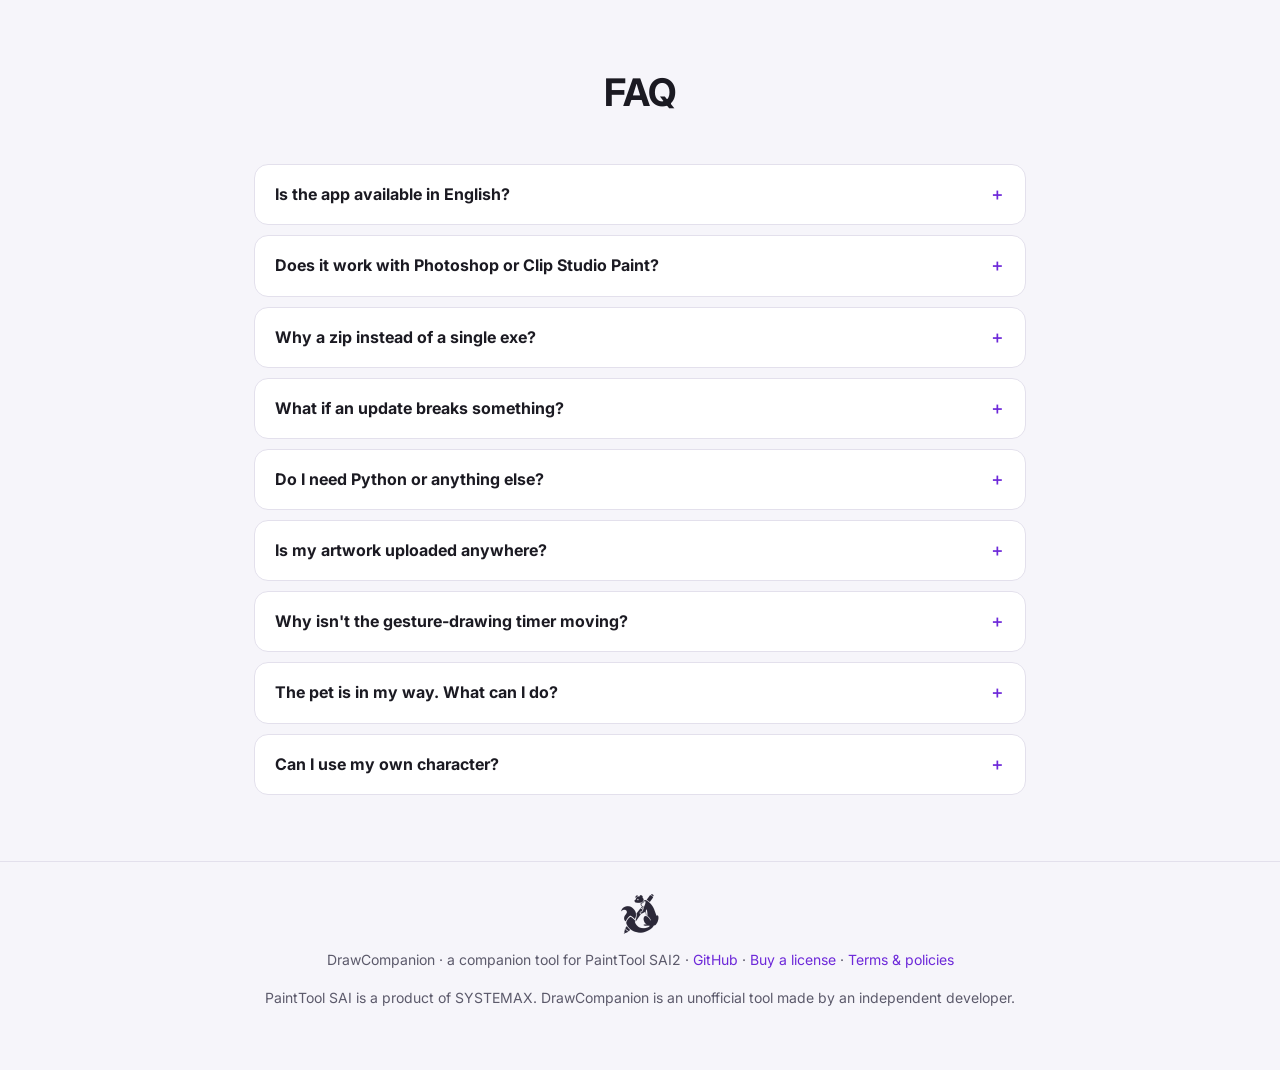
==== commit 3b72e448: "更新介紹網頁與版本資訊（2.5.0）" ====
--- a/docs/en/index.html
+++ b/docs/en/index.html
@@ -330,7 +330,31 @@
     <p class="update-how">The app checks for updates on its own. Go to "Settings › General › Updates" and click "Update and restart". Records and settings are kept.</p>
 
     <details class="rel" open>
-      <summary><span class="ver">v2.4.1</span><span class="tag">Current</span><span class="date">2026-11-17</span></summary>
+      <summary><span class="ver">v2.5.0</span><span class="tag">Current</span><span class="date">2026-11-19</span></summary>
+      <p class="lead2">A brush page with brush import from other apps, a pet that walks along window edges and climbs walls, and "away too long" reminders with advanced rule settings.</p>
+      <h4>New</h4>
+      <ul>
+        <li><b>Brushes page</b> (SAI2 only): browse and organize brush shapes, textures, papers and custom tools; rename, move, delete, and export / import .dcbrush packs</li>
+        <li><b>Import brushes from other apps</b>: Procreate, Photoshop (.abr) and CLIP STUDIO PAINT (.sut) become SAI2 brushes. The brush engines differ, so because of SAI2's own limitations the results can only get close and can't fully match the original app</li>
+        <li><b>Import shared SAI2 assets</b> from a folder or .zip, with a preview to pick what to add</li>
+        <li><b>New SAI2 brush settings</b> (SAI2 2026 only): no build-up / no overlap darkening, watercolor edge, and pressure-driven color jitter for scatter brushes</li>
+        <li><b>The pet walks along the screen and window edges</b>: the taskbar, window tops and sides, climbing walls and jumping onto nearby windows; custom pets can have walk and climb animations</li>
+        <li><b>The pet comes to the screen you're looking at</b> for reminders and goes back afterwards; bubbles now queue instead of replacing each other</li>
+        <li><b>Rule: remind me after N minutes away from the drawing app</b>, plus advanced settings (hours, weekdays, foreground, repeat, cooldown, daily limit, a "remind me later" button); the rules page shows when each rule last ran and has "Try it"</li>
+        <li>"Hide until I call it back" and new shortcuts (step history, color wheel, save / load selection)</li>
+      </ul>
+      <h4>Improved</h4>
+      <ul>
+        <li>Collapsible groups on the modules page; rule history is saved so reminders don't repeat after a restart; dropdowns no longer change on mouse wheel</li>
+      </ul>
+      <h4>Fixed</h4>
+      <ul>
+        <li>The pet sometimes stuck in its drag animation; "late at night" after midnight; SAI2 occasionally reporting an internal state error</li>
+      </ul>
+    </details>
+
+    <details class="rel">
+      <summary><span class="ver">v2.4.1</span><span class="date">2026-11-17</span></summary>
       <p class="lead2">Frame-by-frame animation and MP4 export, more appearance options and a handier reference window.</p>
       <h4>New</h4>
       <ul>
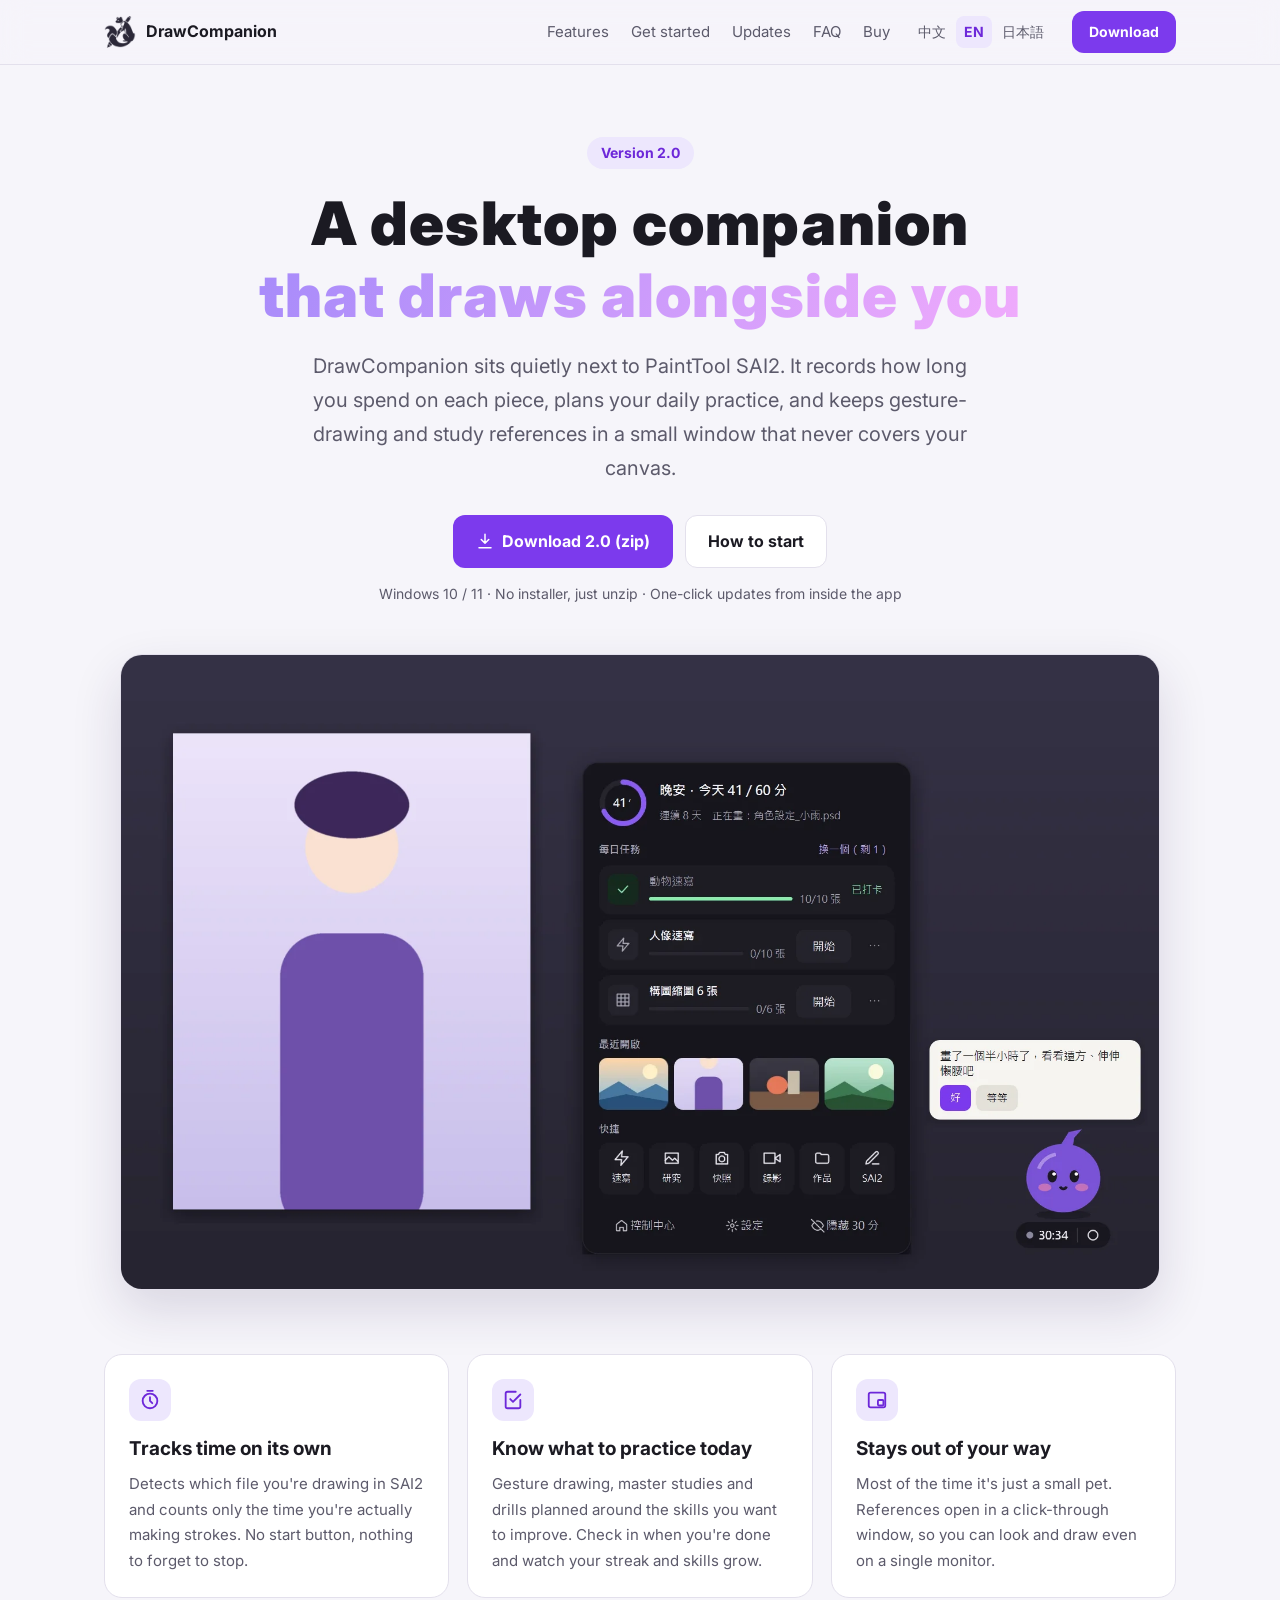
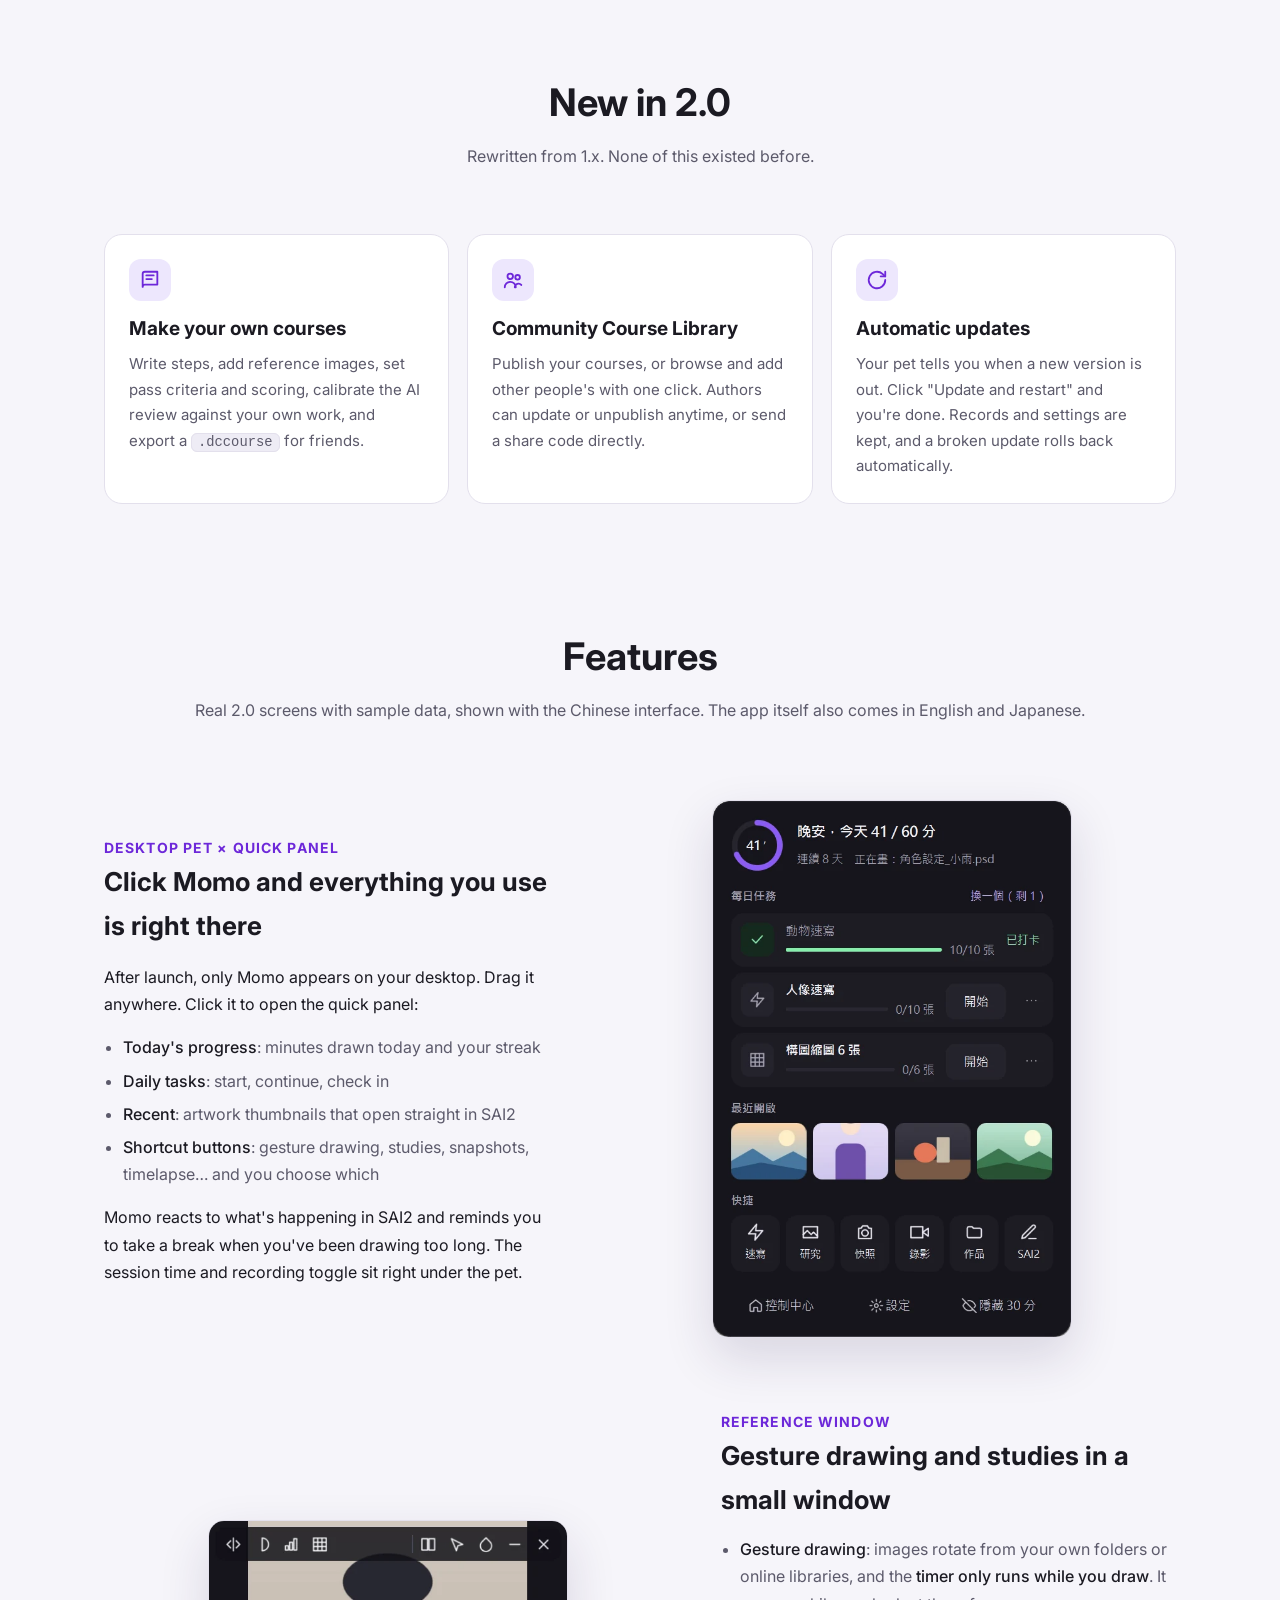
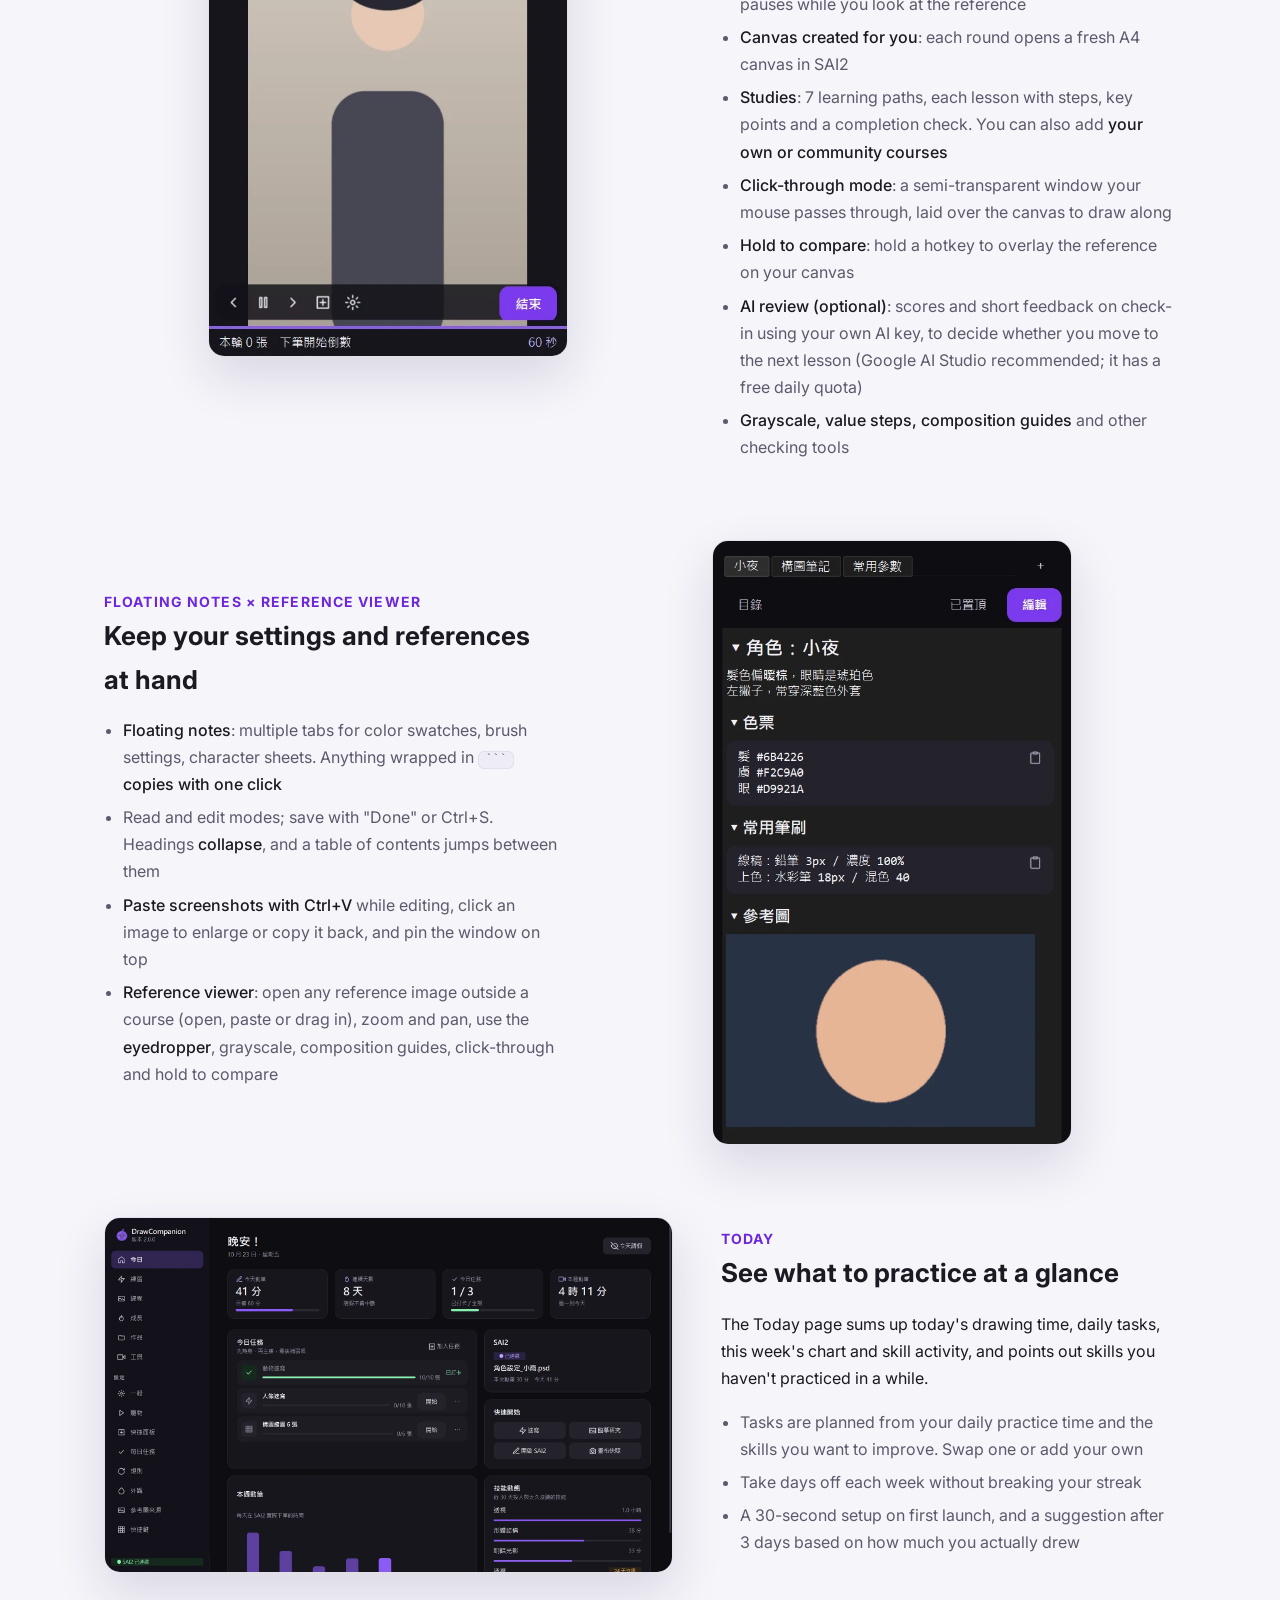
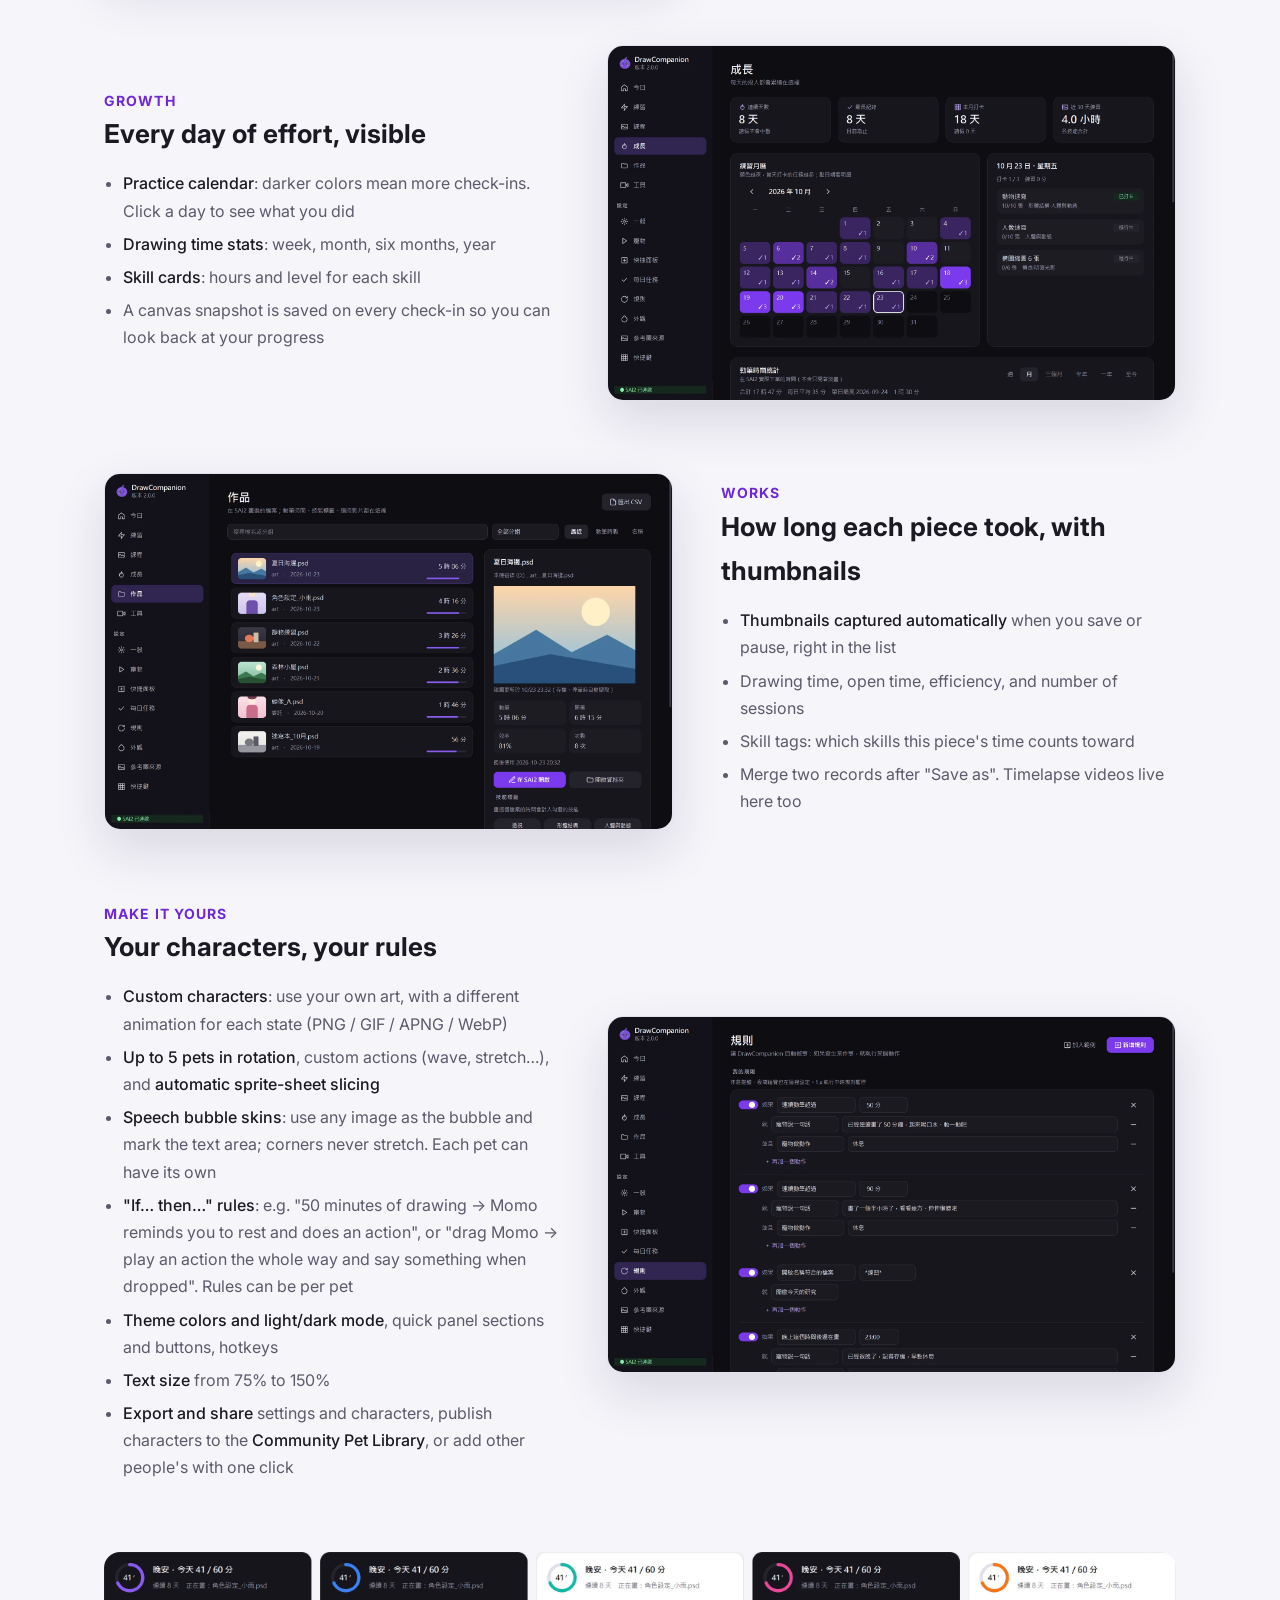
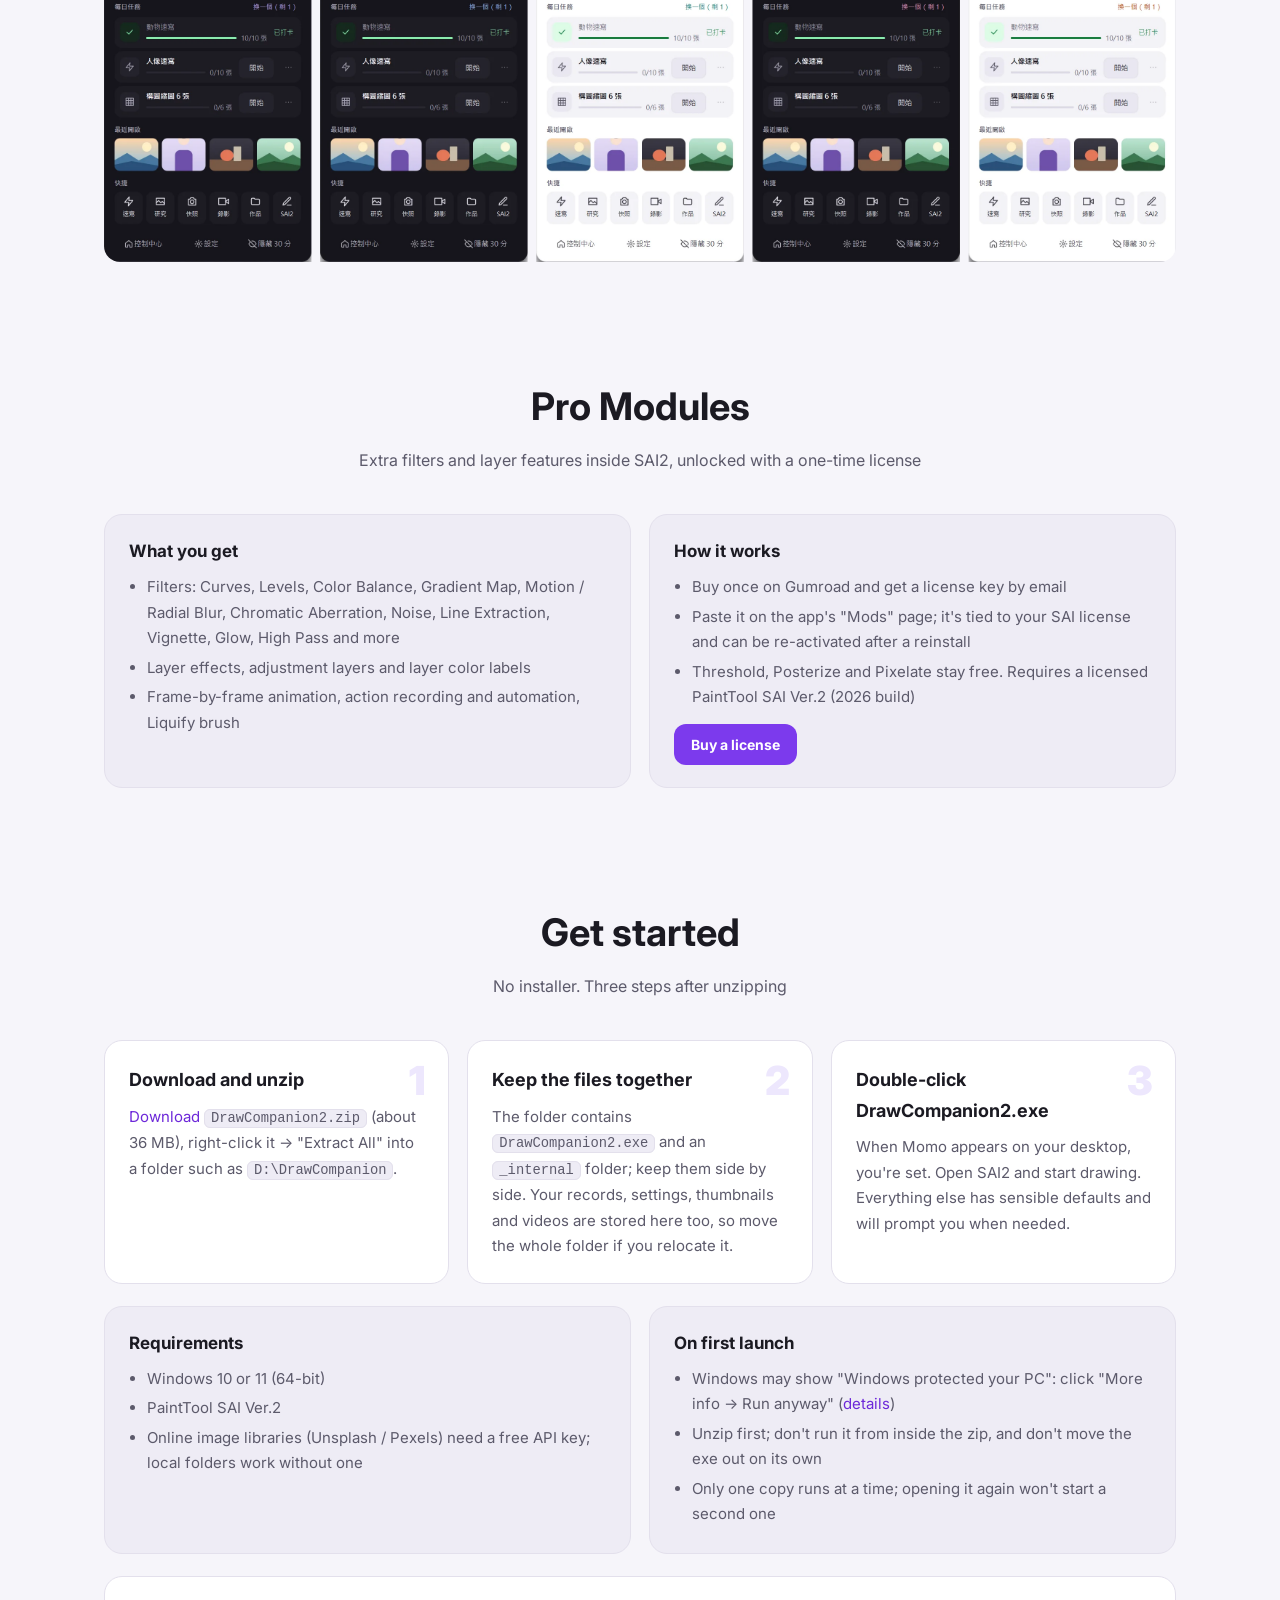
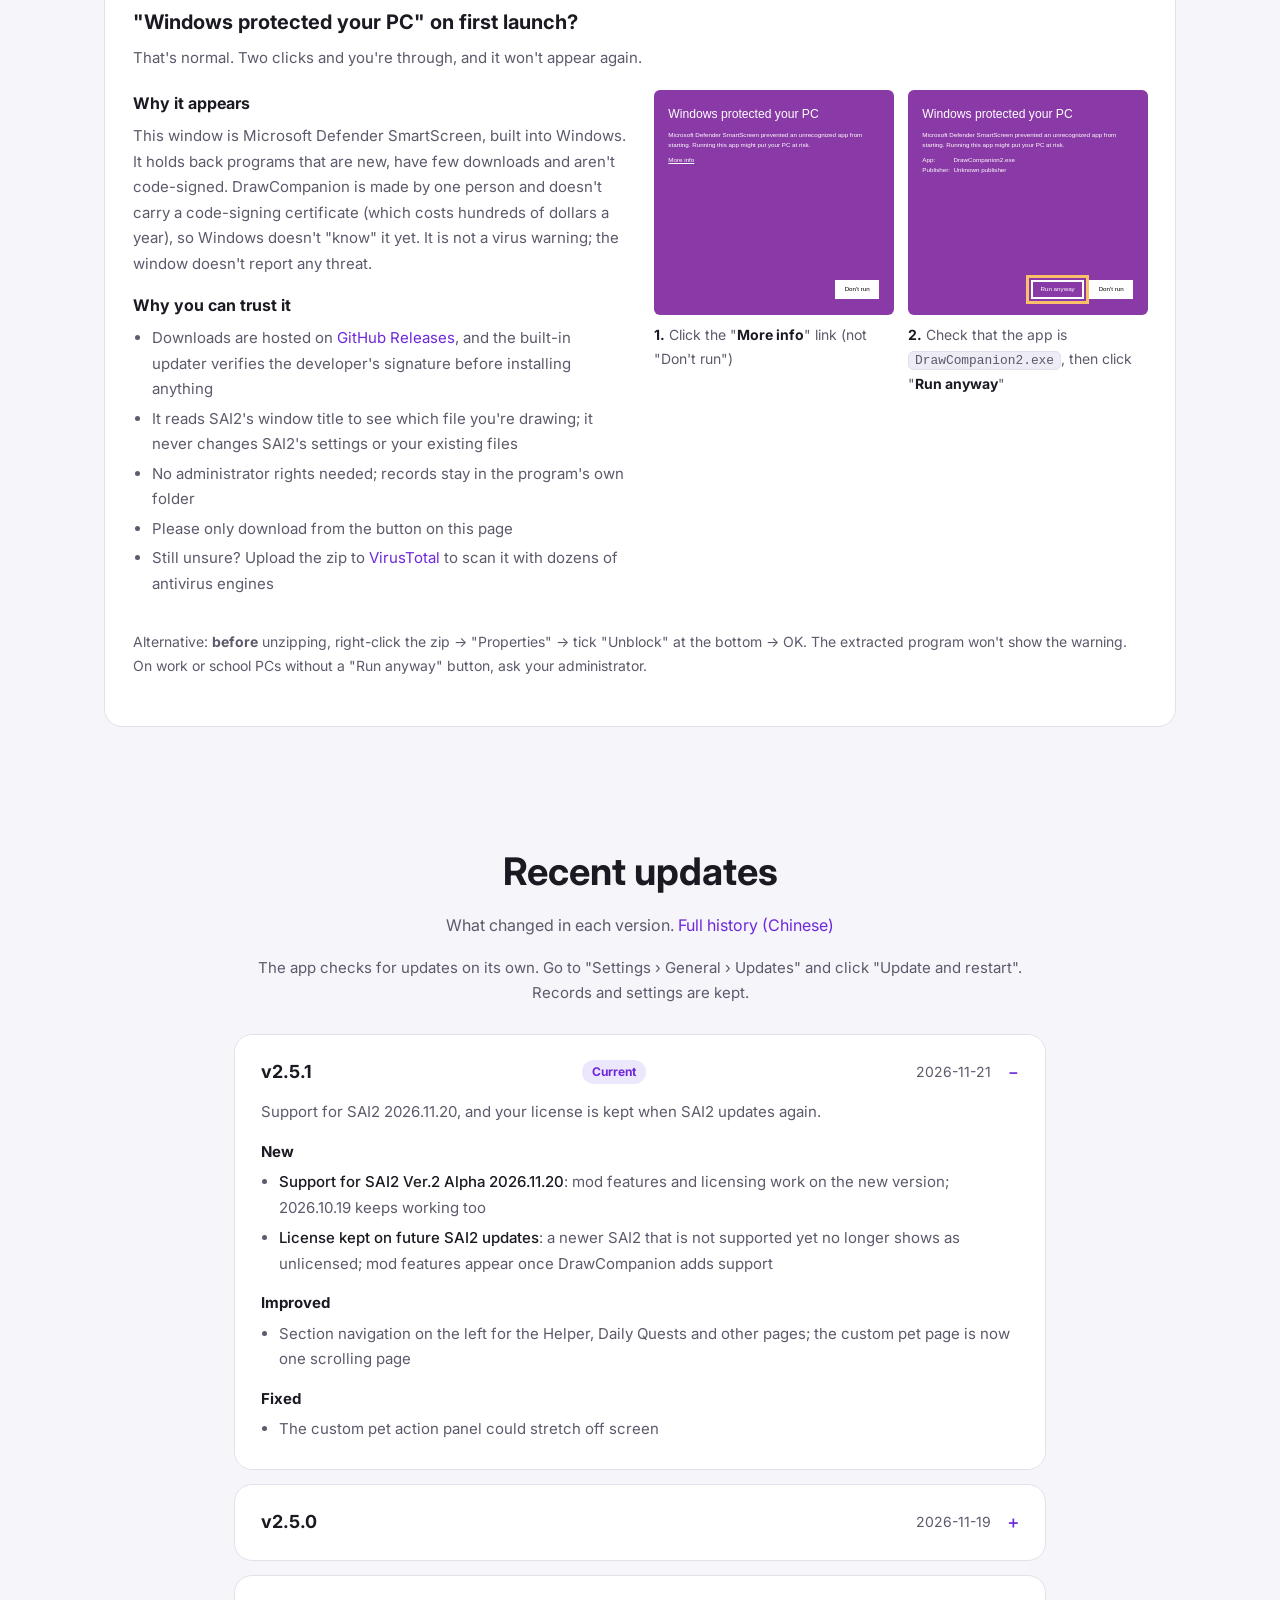
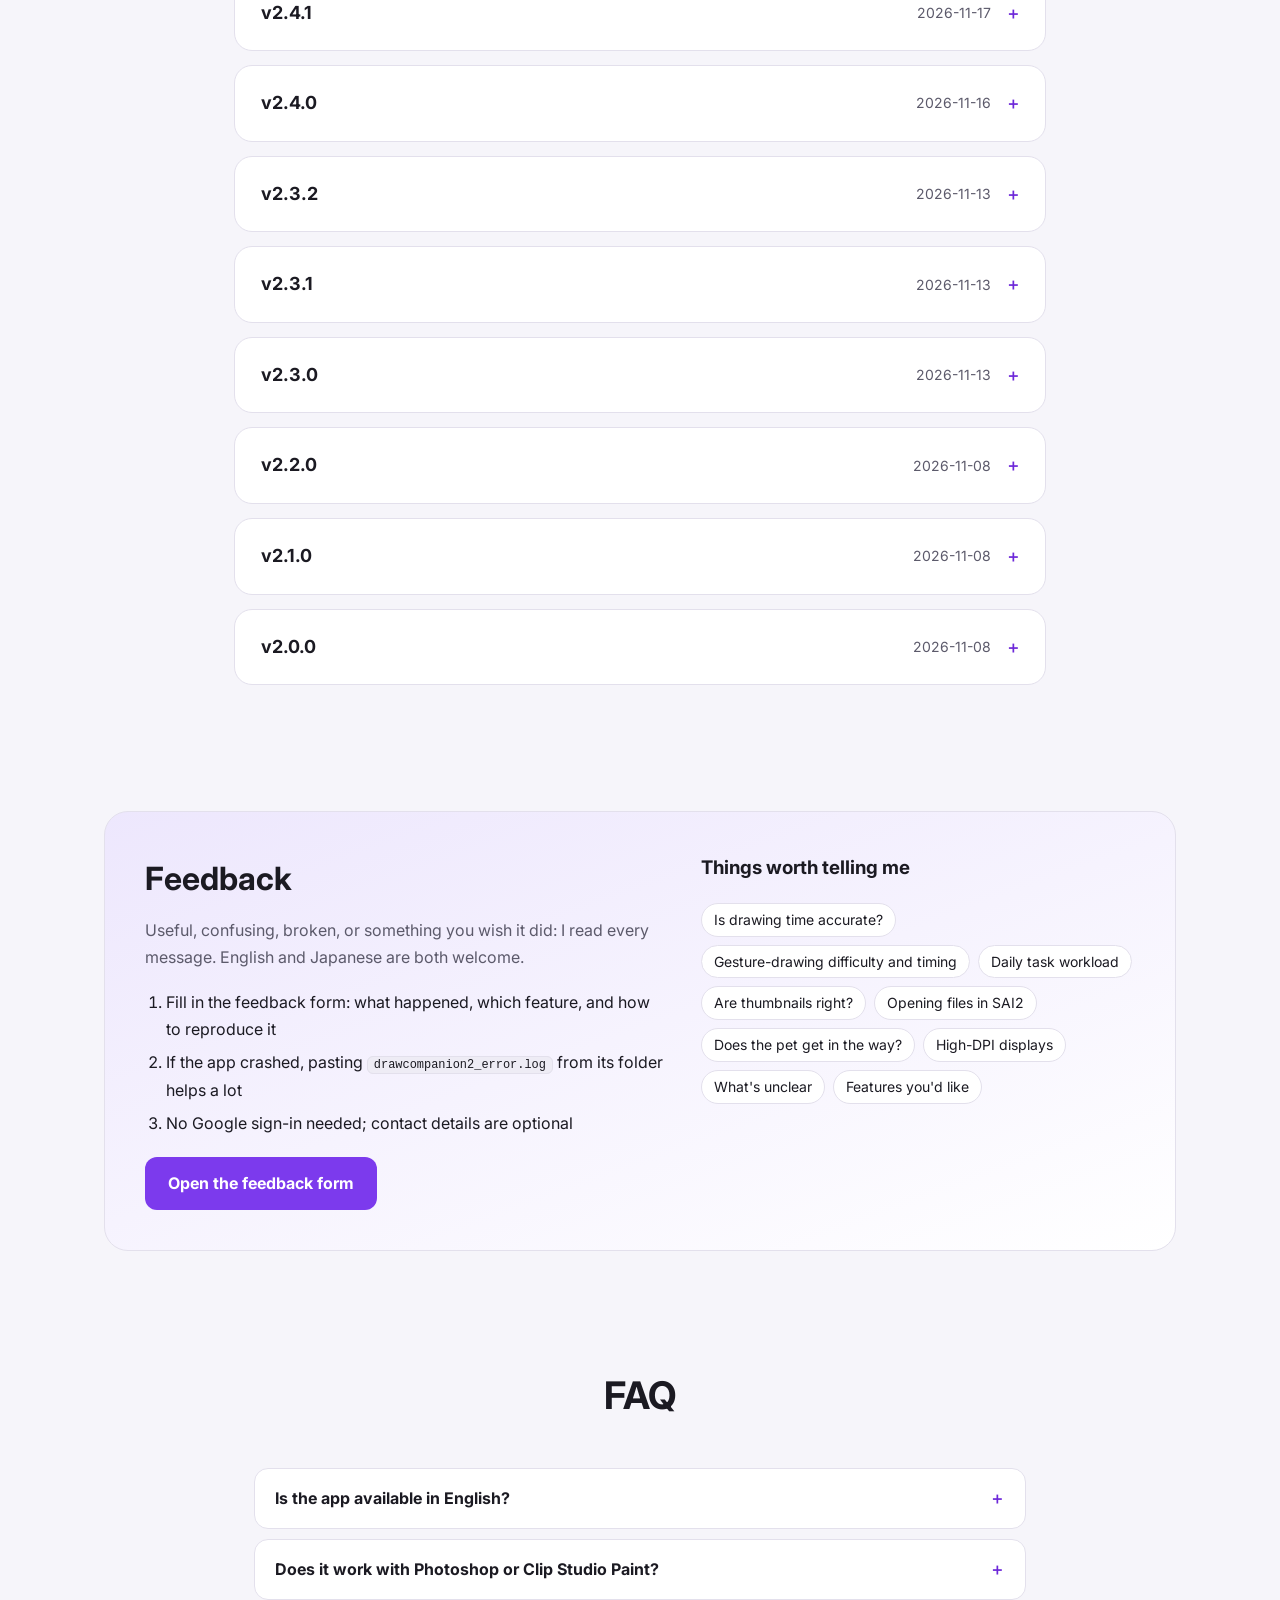
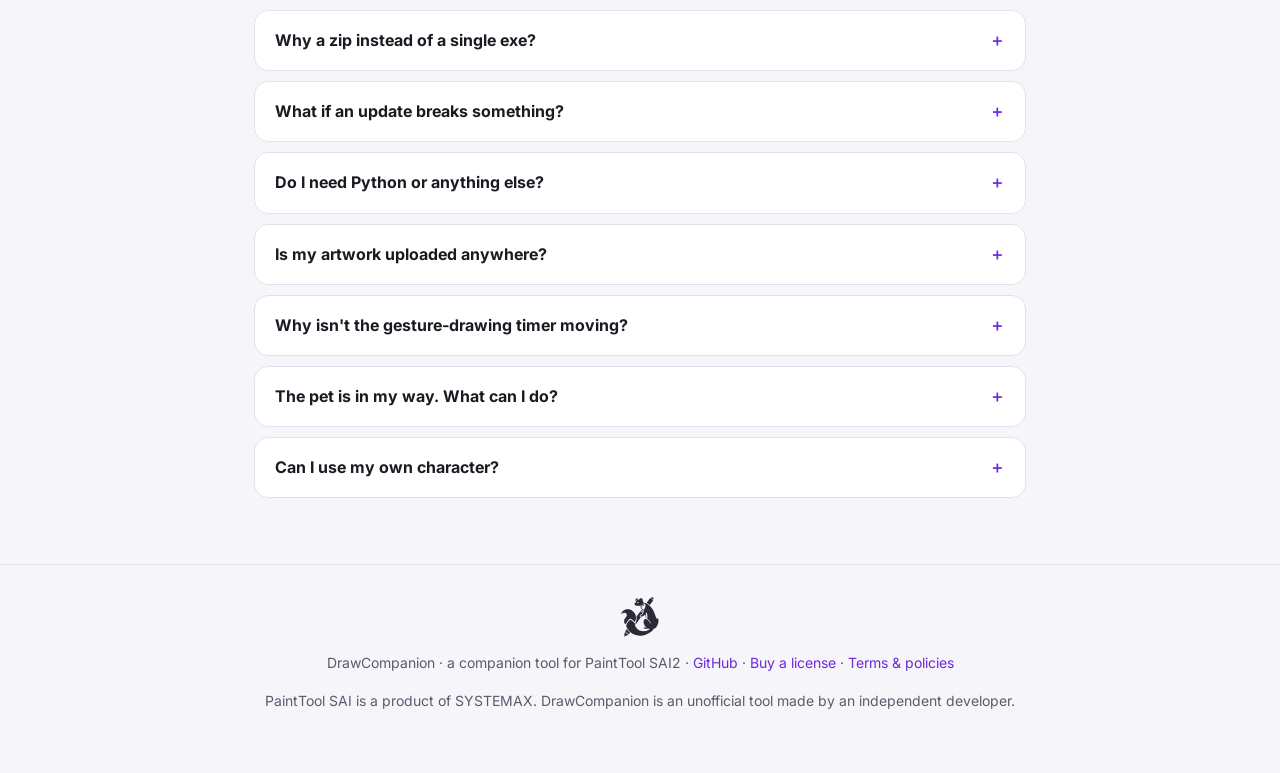
==== commit 3c76ab86: "更新介紹網頁與版本資訊（2.5.1）" ====
--- a/docs/en/index.html
+++ b/docs/en/index.html
@@ -330,7 +330,25 @@
     <p class="update-how">The app checks for updates on its own. Go to "Settings › General › Updates" and click "Update and restart". Records and settings are kept.</p>
 
     <details class="rel" open>
-      <summary><span class="ver">v2.5.0</span><span class="tag">Current</span><span class="date">2026-11-19</span></summary>
+      <summary><span class="ver">v2.5.1</span><span class="tag">Current</span><span class="date">2026-11-21</span></summary>
+      <p class="lead2">Support for SAI2 2026.11.20, and your license is kept when SAI2 updates again.</p>
+      <h4>New</h4>
+      <ul>
+        <li><b>Support for SAI2 Ver.2 Alpha 2026.11.20</b>: mod features and licensing work on the new version; 2026.10.19 keeps working too</li>
+        <li><b>License kept on future SAI2 updates</b>: a newer SAI2 that is not supported yet no longer shows as unlicensed; mod features appear once DrawCompanion adds support</li>
+      </ul>
+      <h4>Improved</h4>
+      <ul>
+        <li>Section navigation on the left for the Helper, Daily Quests and other pages; the custom pet page is now one scrolling page</li>
+      </ul>
+      <h4>Fixed</h4>
+      <ul>
+        <li>The custom pet action panel could stretch off screen</li>
+      </ul>
+    </details>
+
+    <details class="rel">
+      <summary><span class="ver">v2.5.0</span><span class="date">2026-11-19</span></summary>
       <p class="lead2">A brush page with brush import from other apps, a pet that walks along window edges and climbs walls, and "away too long" reminders with advanced rule settings.</p>
       <h4>New</h4>
       <ul>
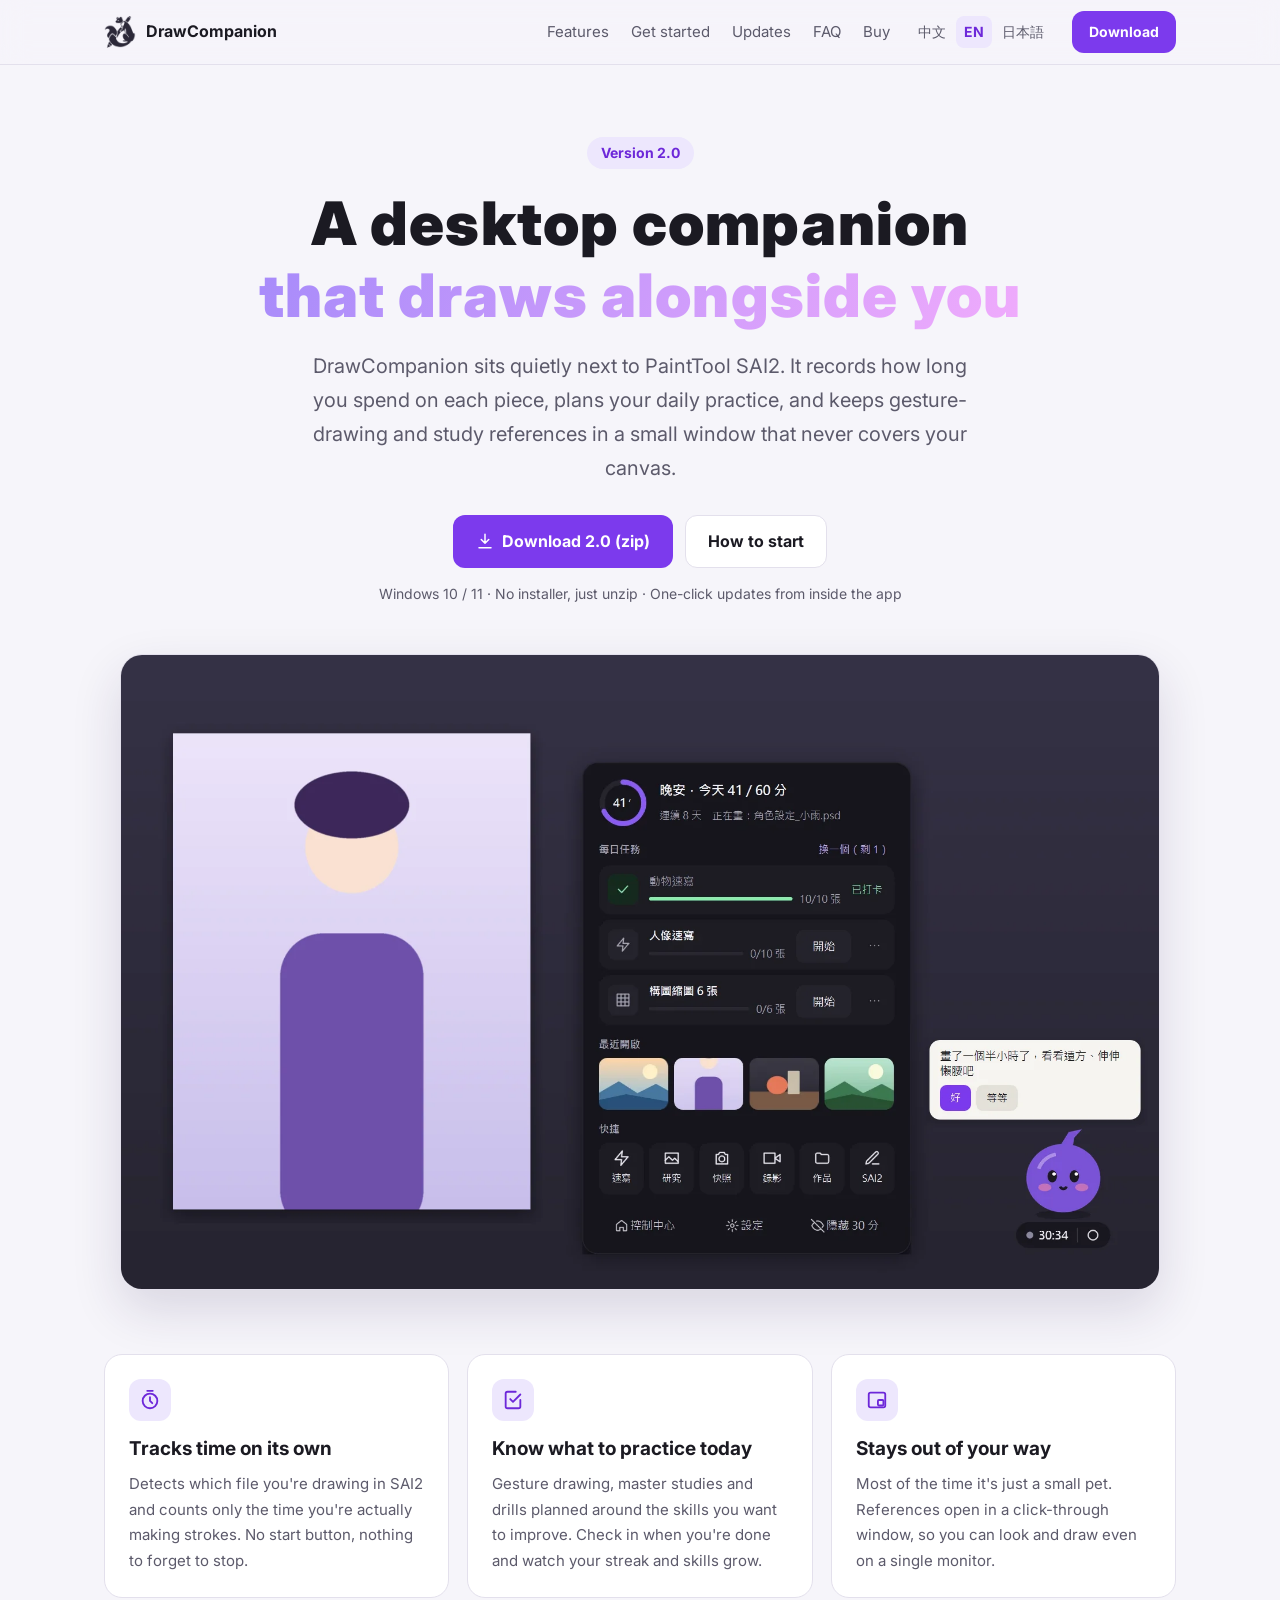
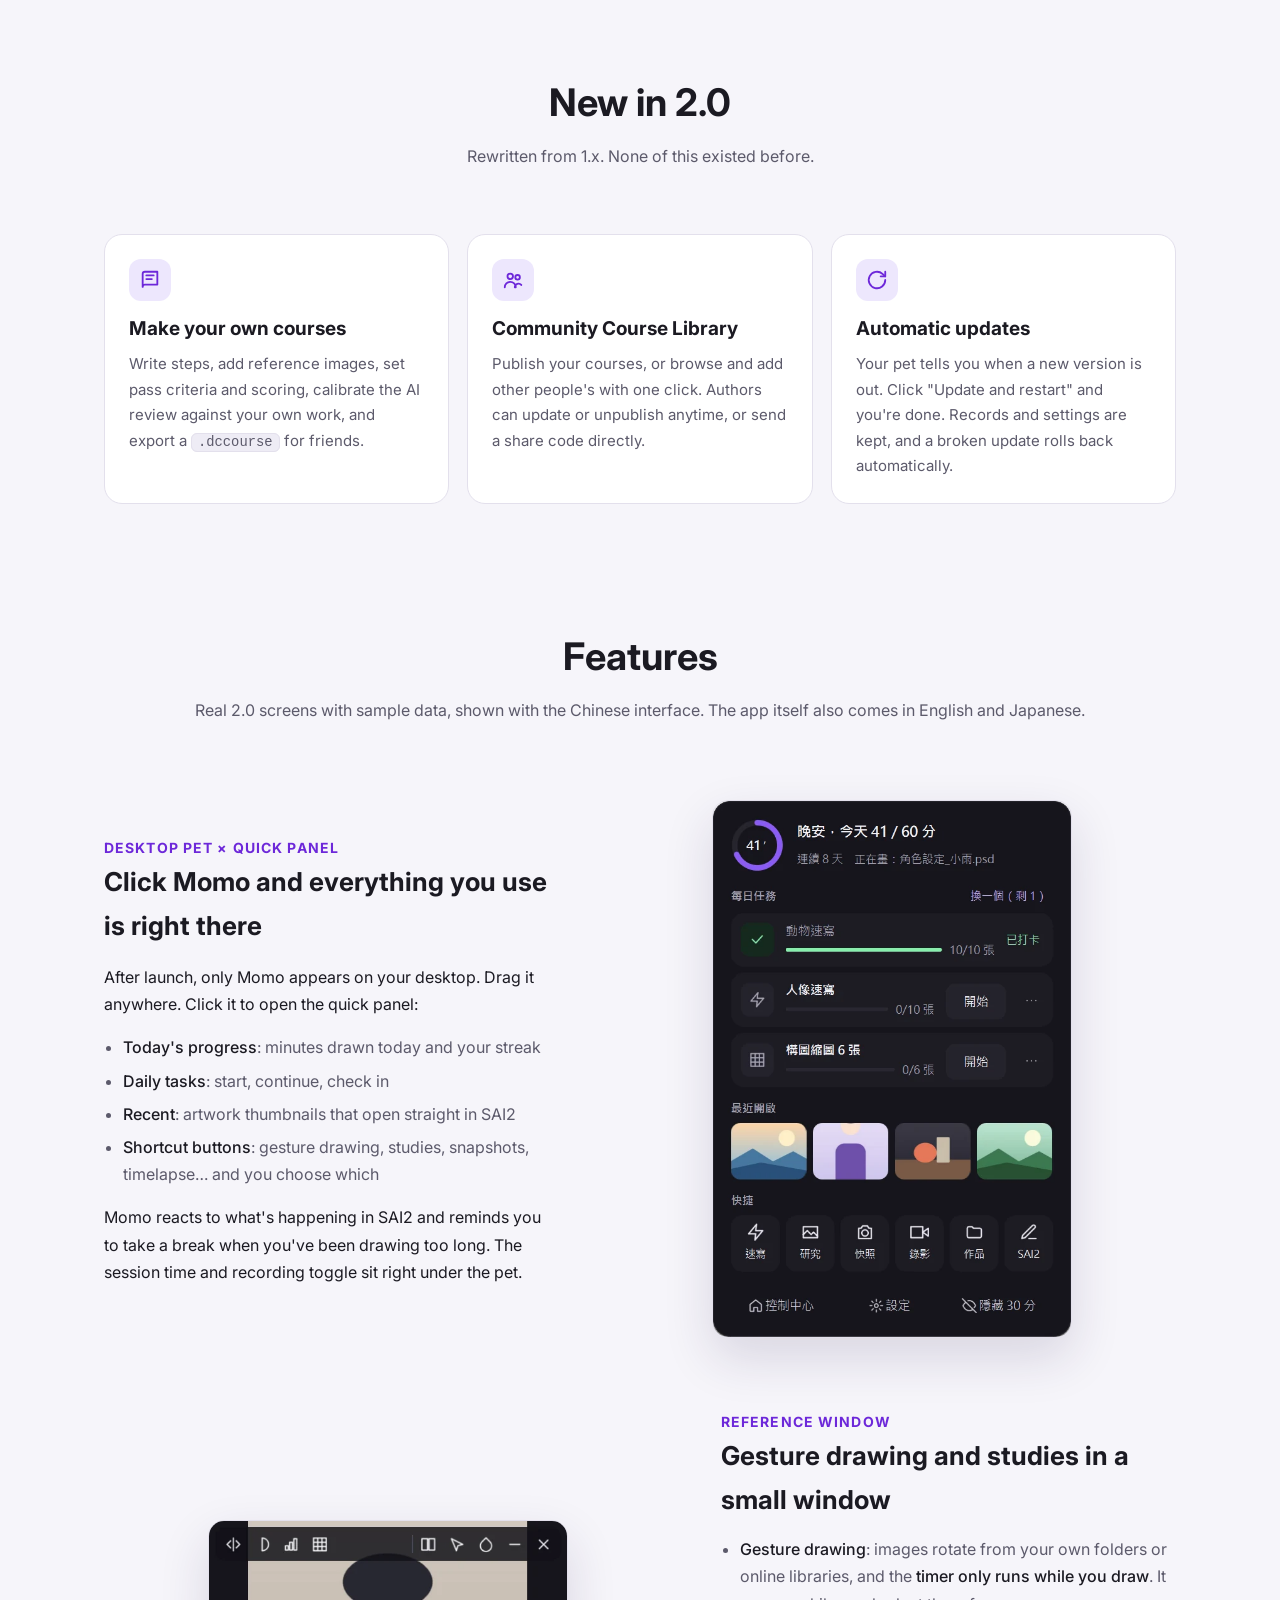
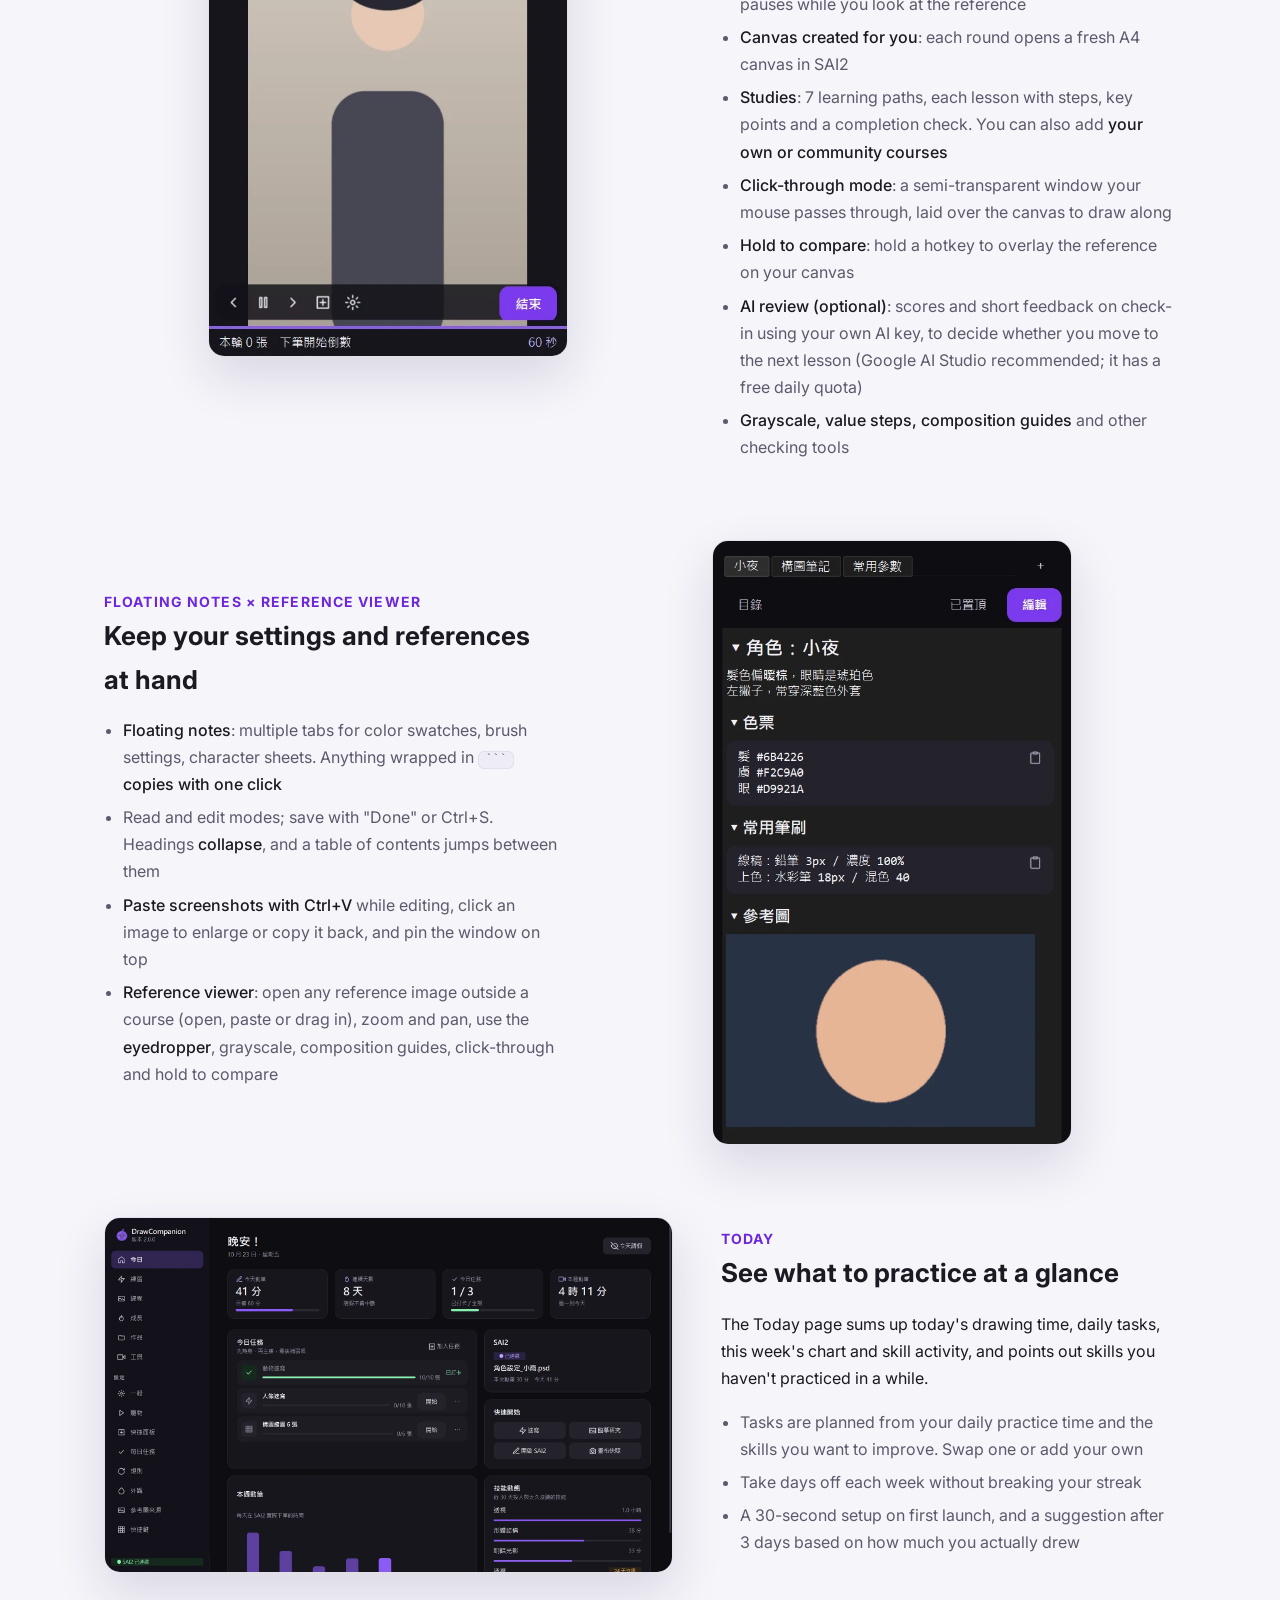
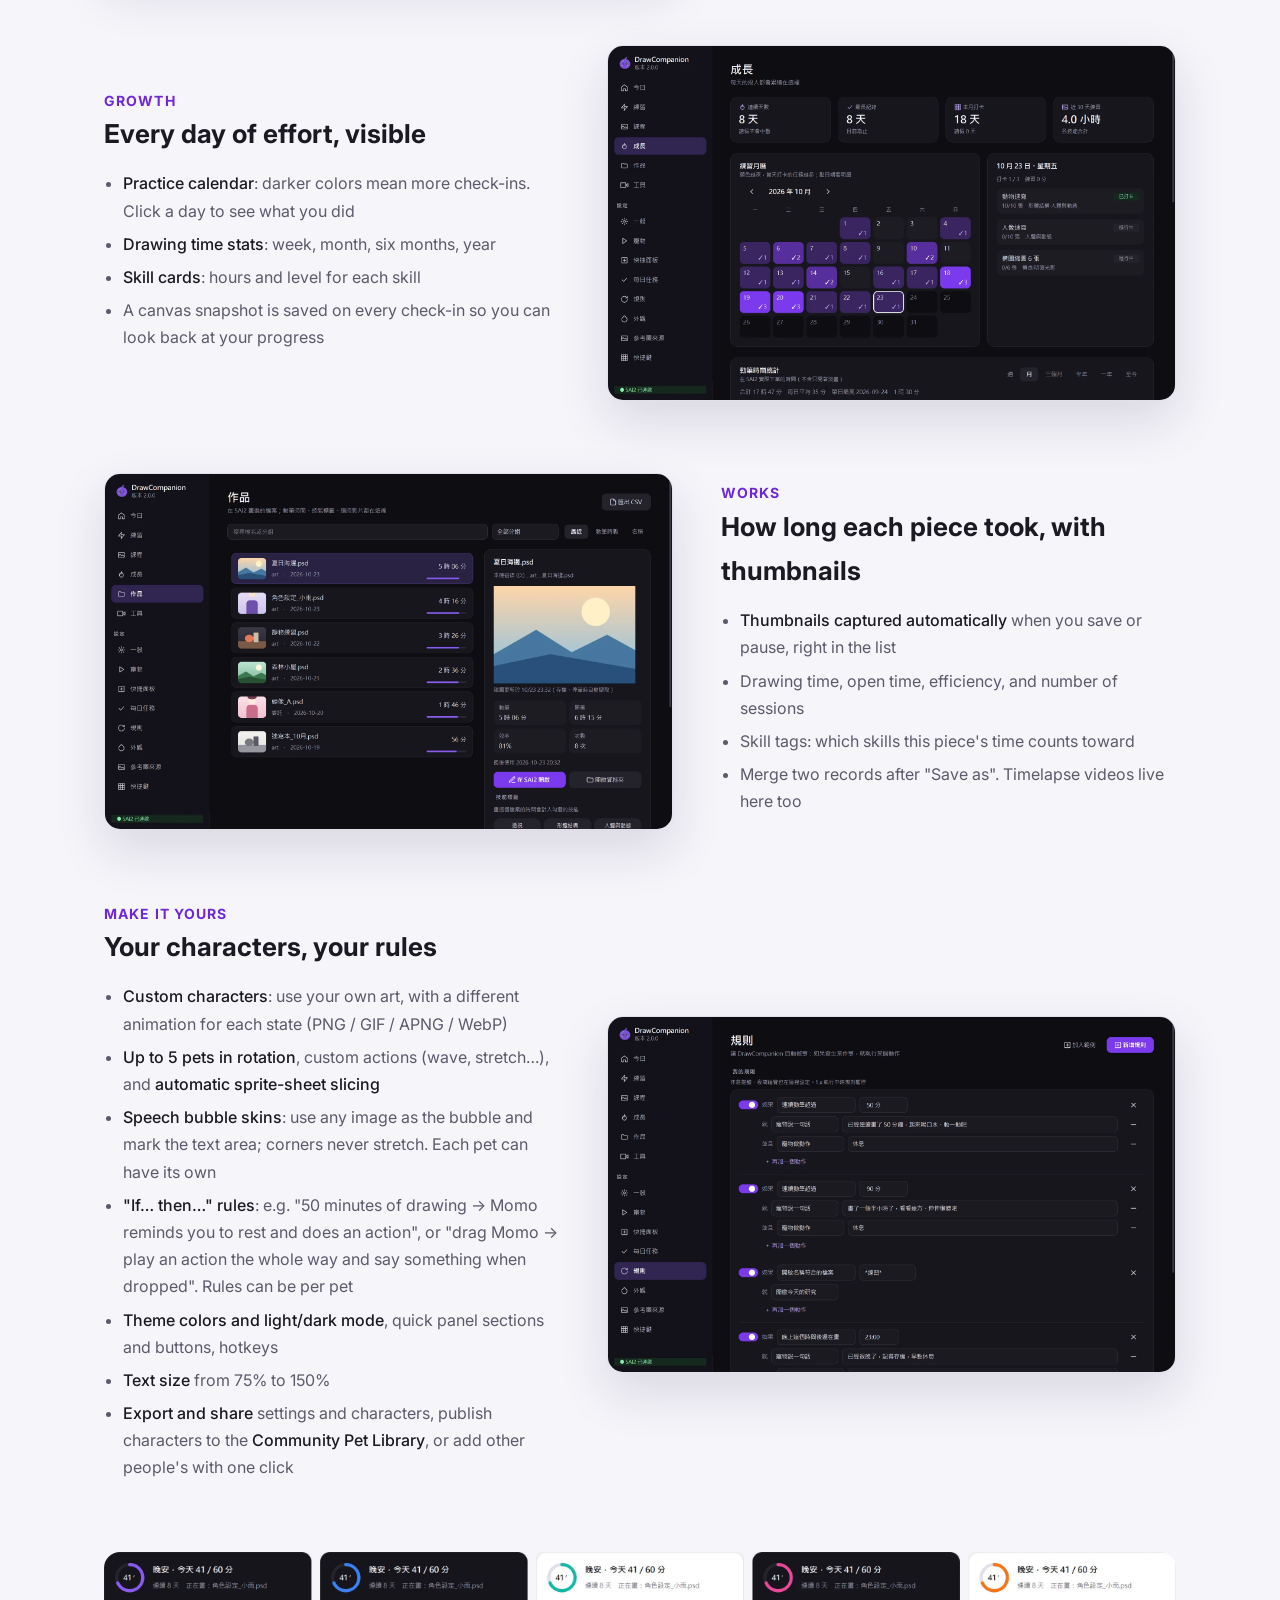
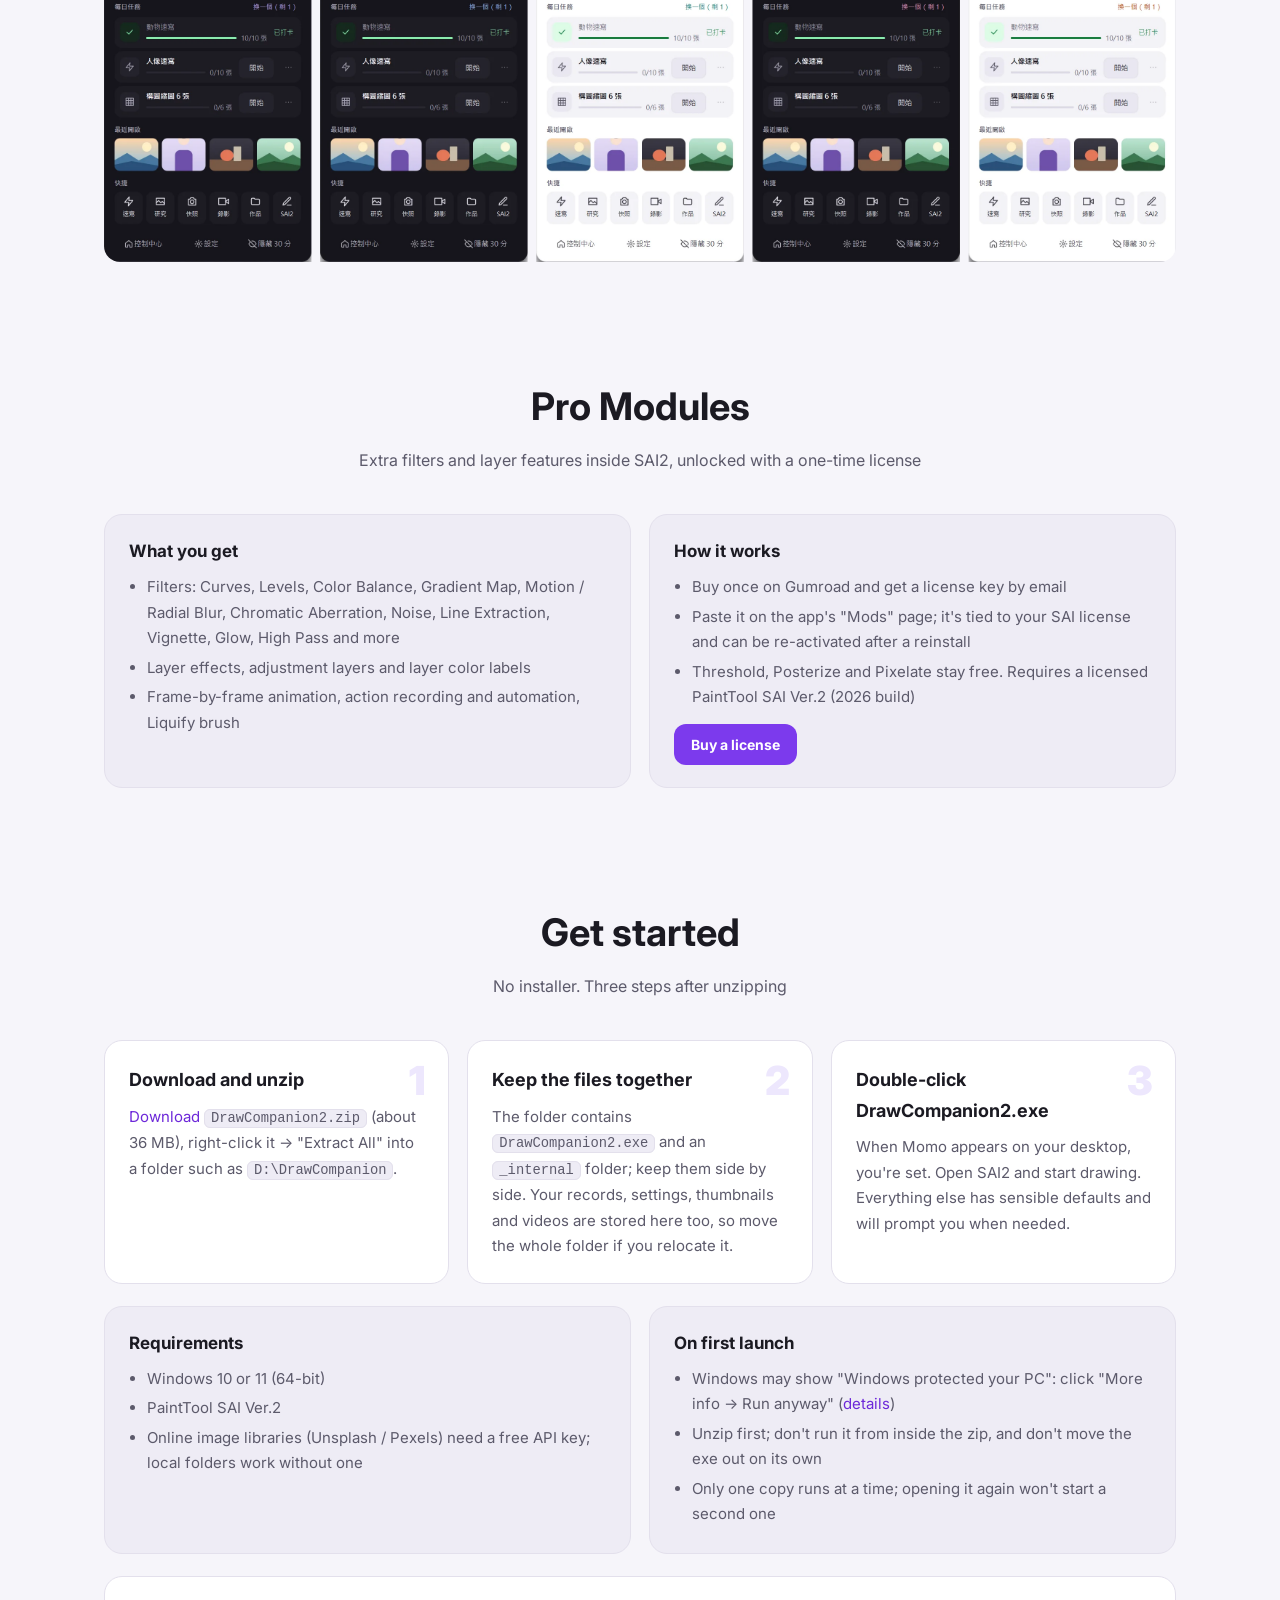
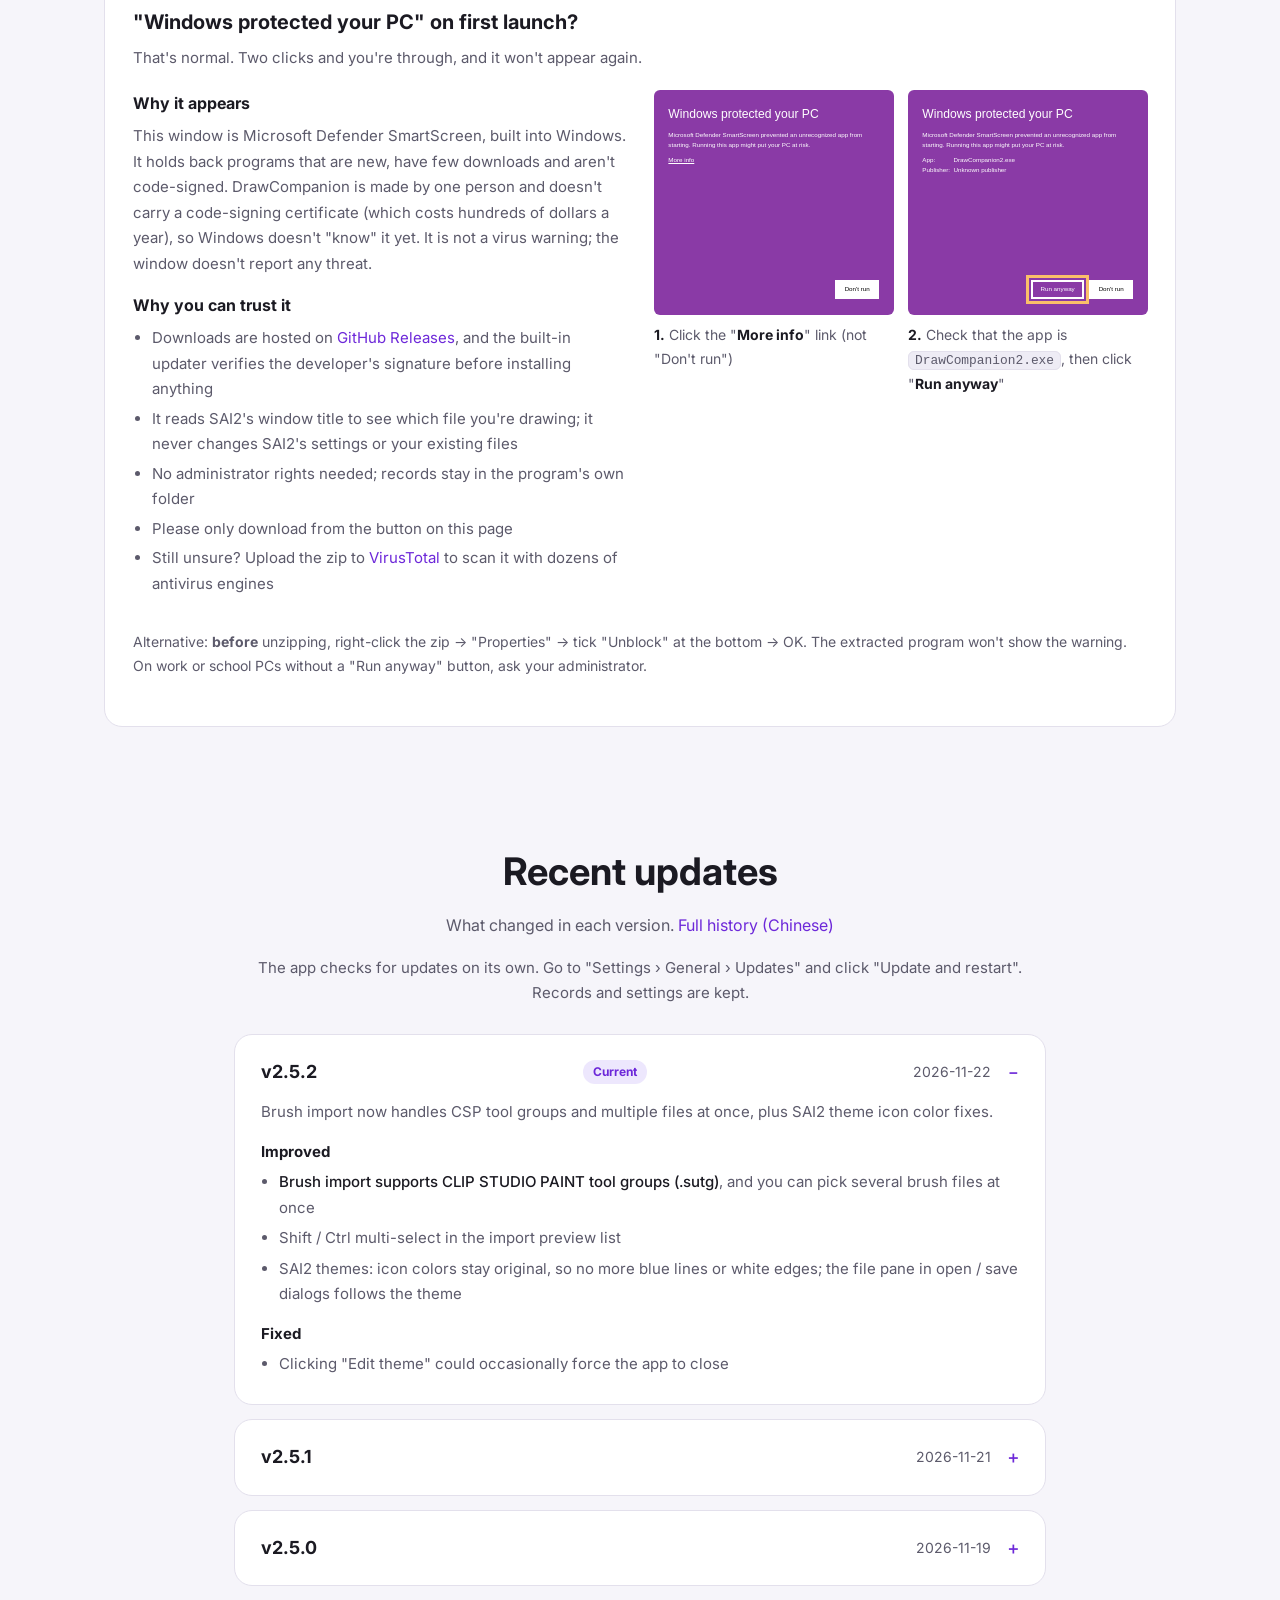
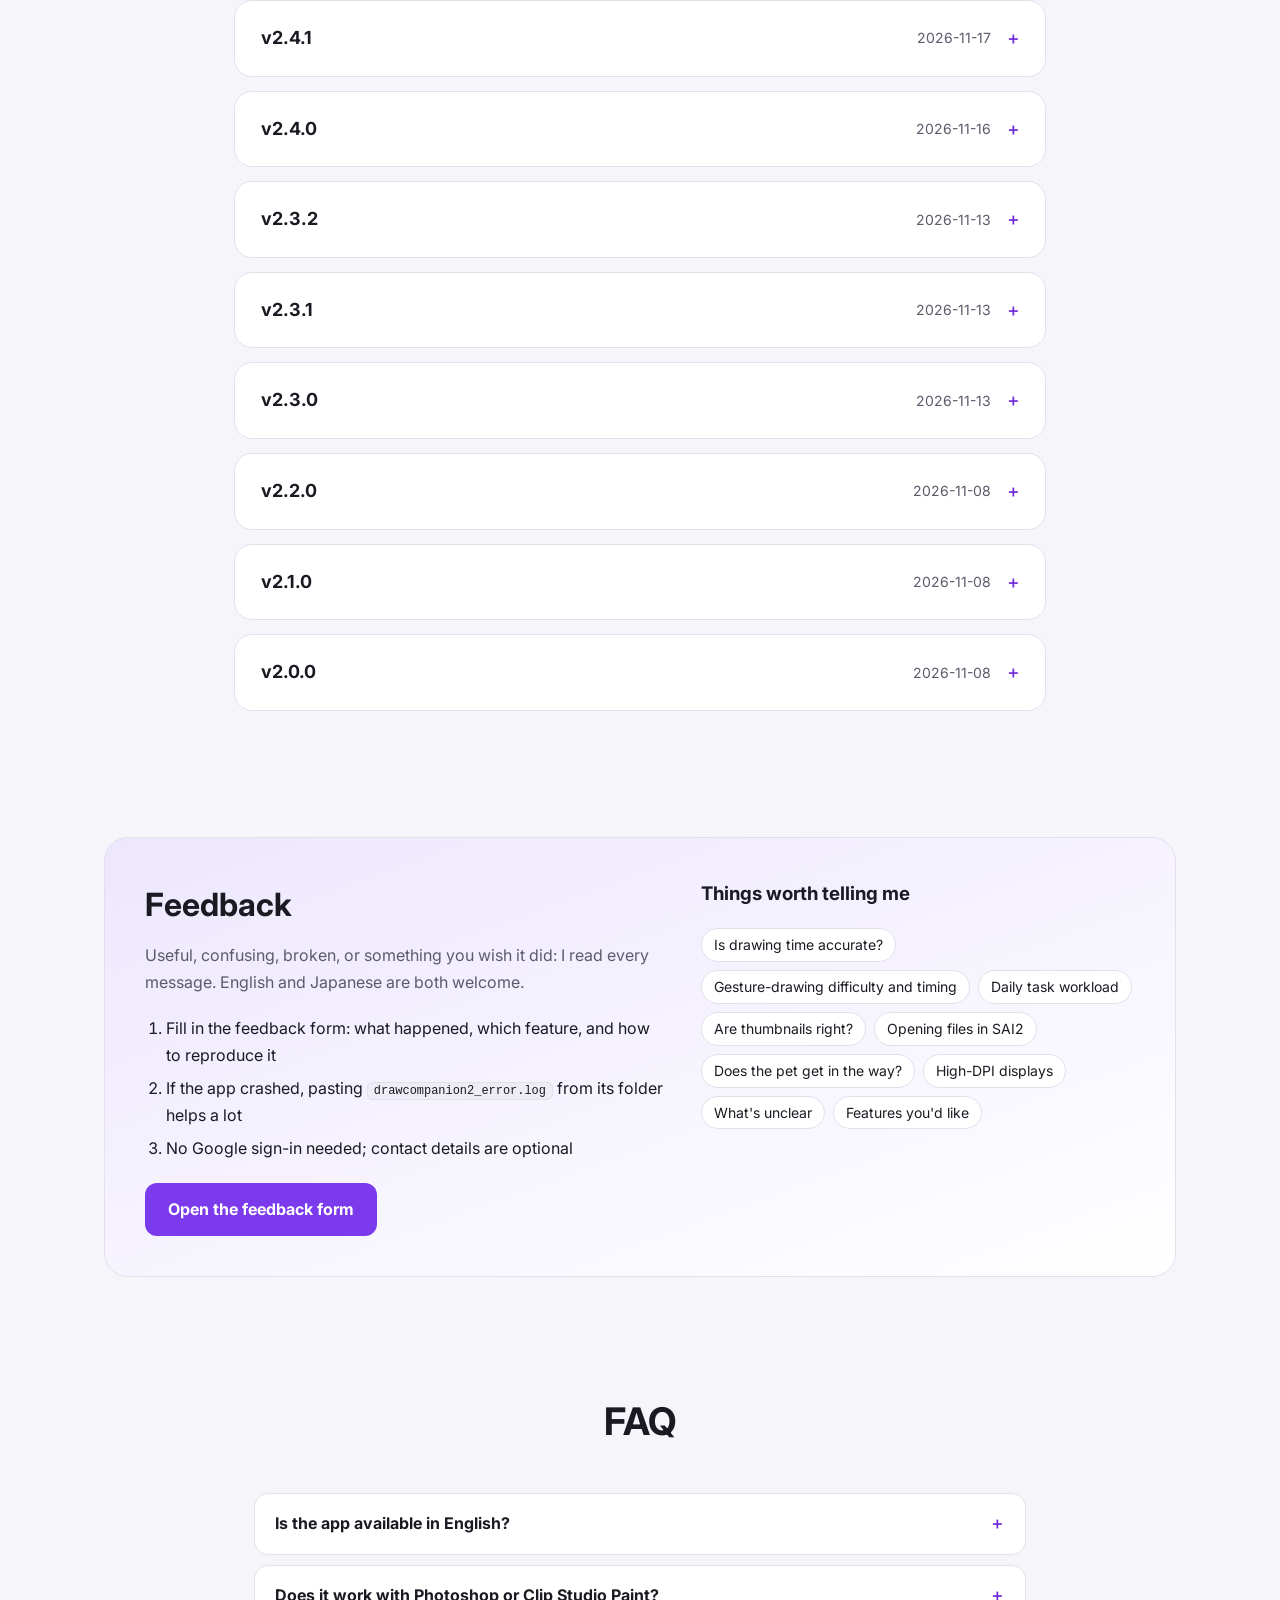
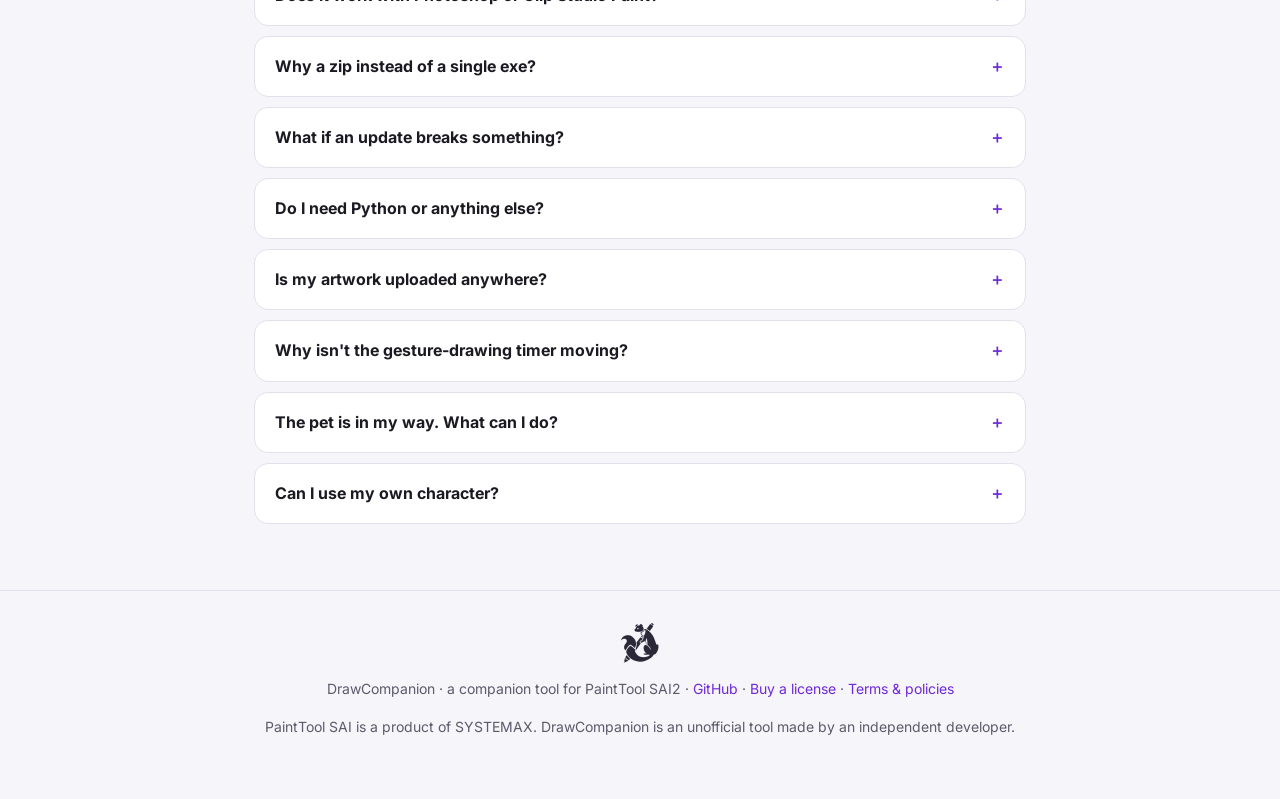
==== commit e42b72b6: "更新介紹網頁與版本資訊（2.5.2）" ====
--- a/docs/en/index.html
+++ b/docs/en/index.html
@@ -330,7 +330,22 @@
     <p class="update-how">The app checks for updates on its own. Go to "Settings › General › Updates" and click "Update and restart". Records and settings are kept.</p>
 
     <details class="rel" open>
-      <summary><span class="ver">v2.5.1</span><span class="tag">Current</span><span class="date">2026-11-21</span></summary>
+      <summary><span class="ver">v2.5.2</span><span class="tag">Current</span><span class="date">2026-11-22</span></summary>
+      <p class="lead2">Brush import now handles CSP tool groups and multiple files at once, plus SAI2 theme icon color fixes.</p>
+      <h4>Improved</h4>
+      <ul>
+        <li><b>Brush import supports CLIP STUDIO PAINT tool groups (.sutg)</b>, and you can pick several brush files at once</li>
+        <li>Shift / Ctrl multi-select in the import preview list</li>
+        <li>SAI2 themes: icon colors stay original, so no more blue lines or white edges; the file pane in open / save dialogs follows the theme</li>
+      </ul>
+      <h4>Fixed</h4>
+      <ul>
+        <li>Clicking "Edit theme" could occasionally force the app to close</li>
+      </ul>
+    </details>
+
+    <details class="rel">
+      <summary><span class="ver">v2.5.1</span><span class="date">2026-11-21</span></summary>
       <p class="lead2">Support for SAI2 2026.11.20, and your license is kept when SAI2 updates again.</p>
       <h4>New</h4>
       <ul>
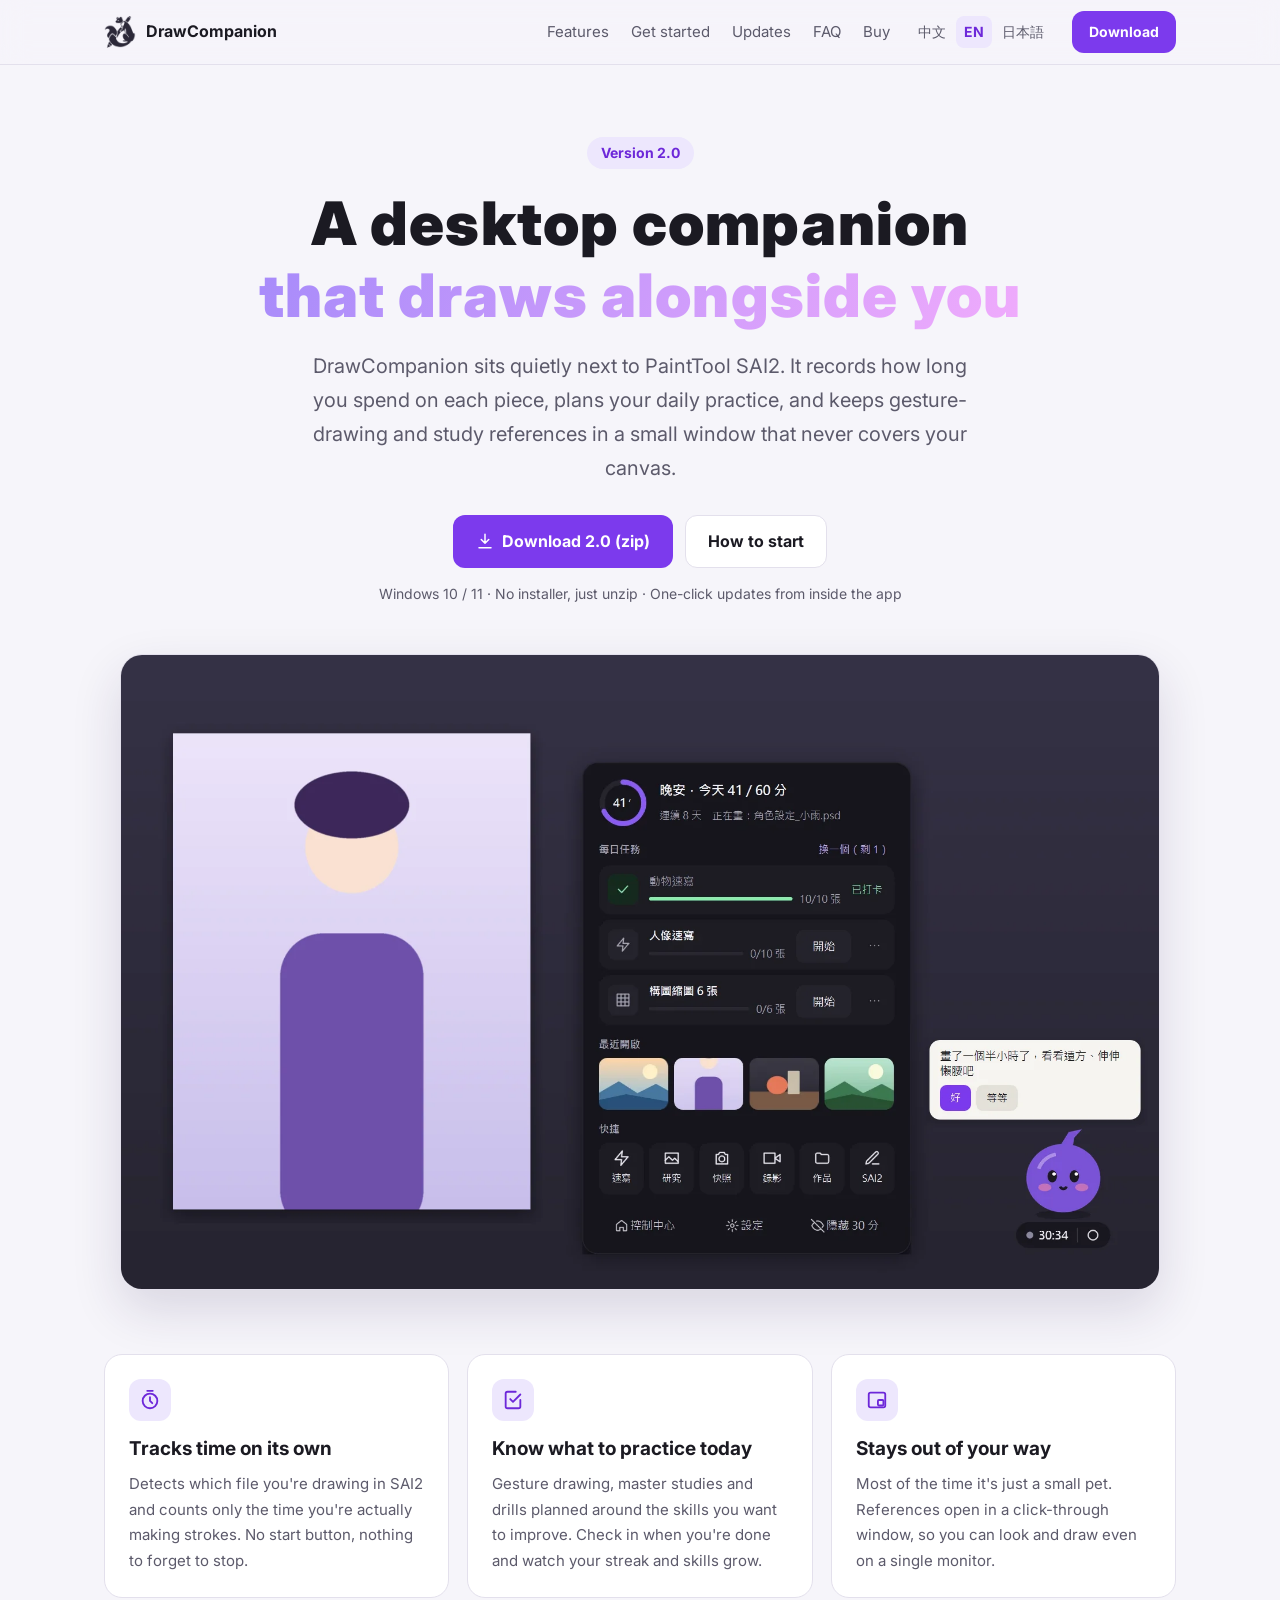
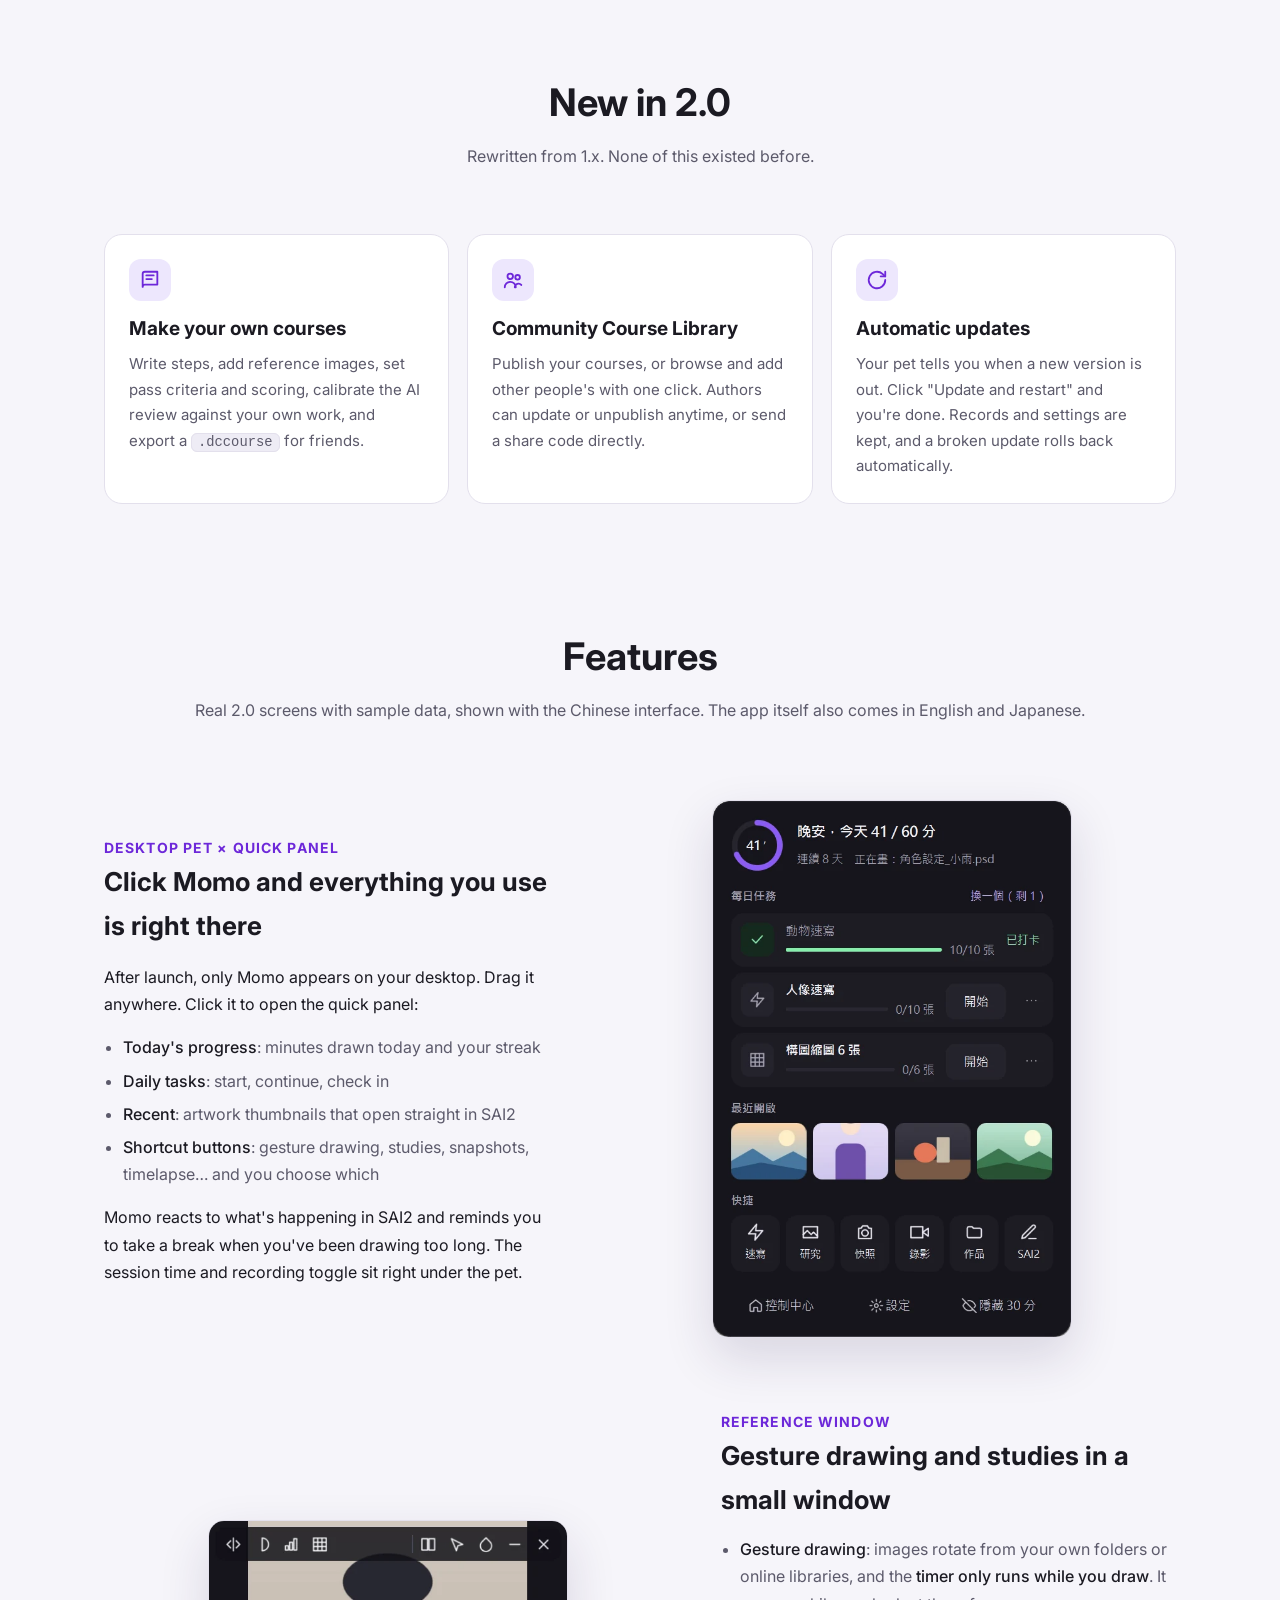
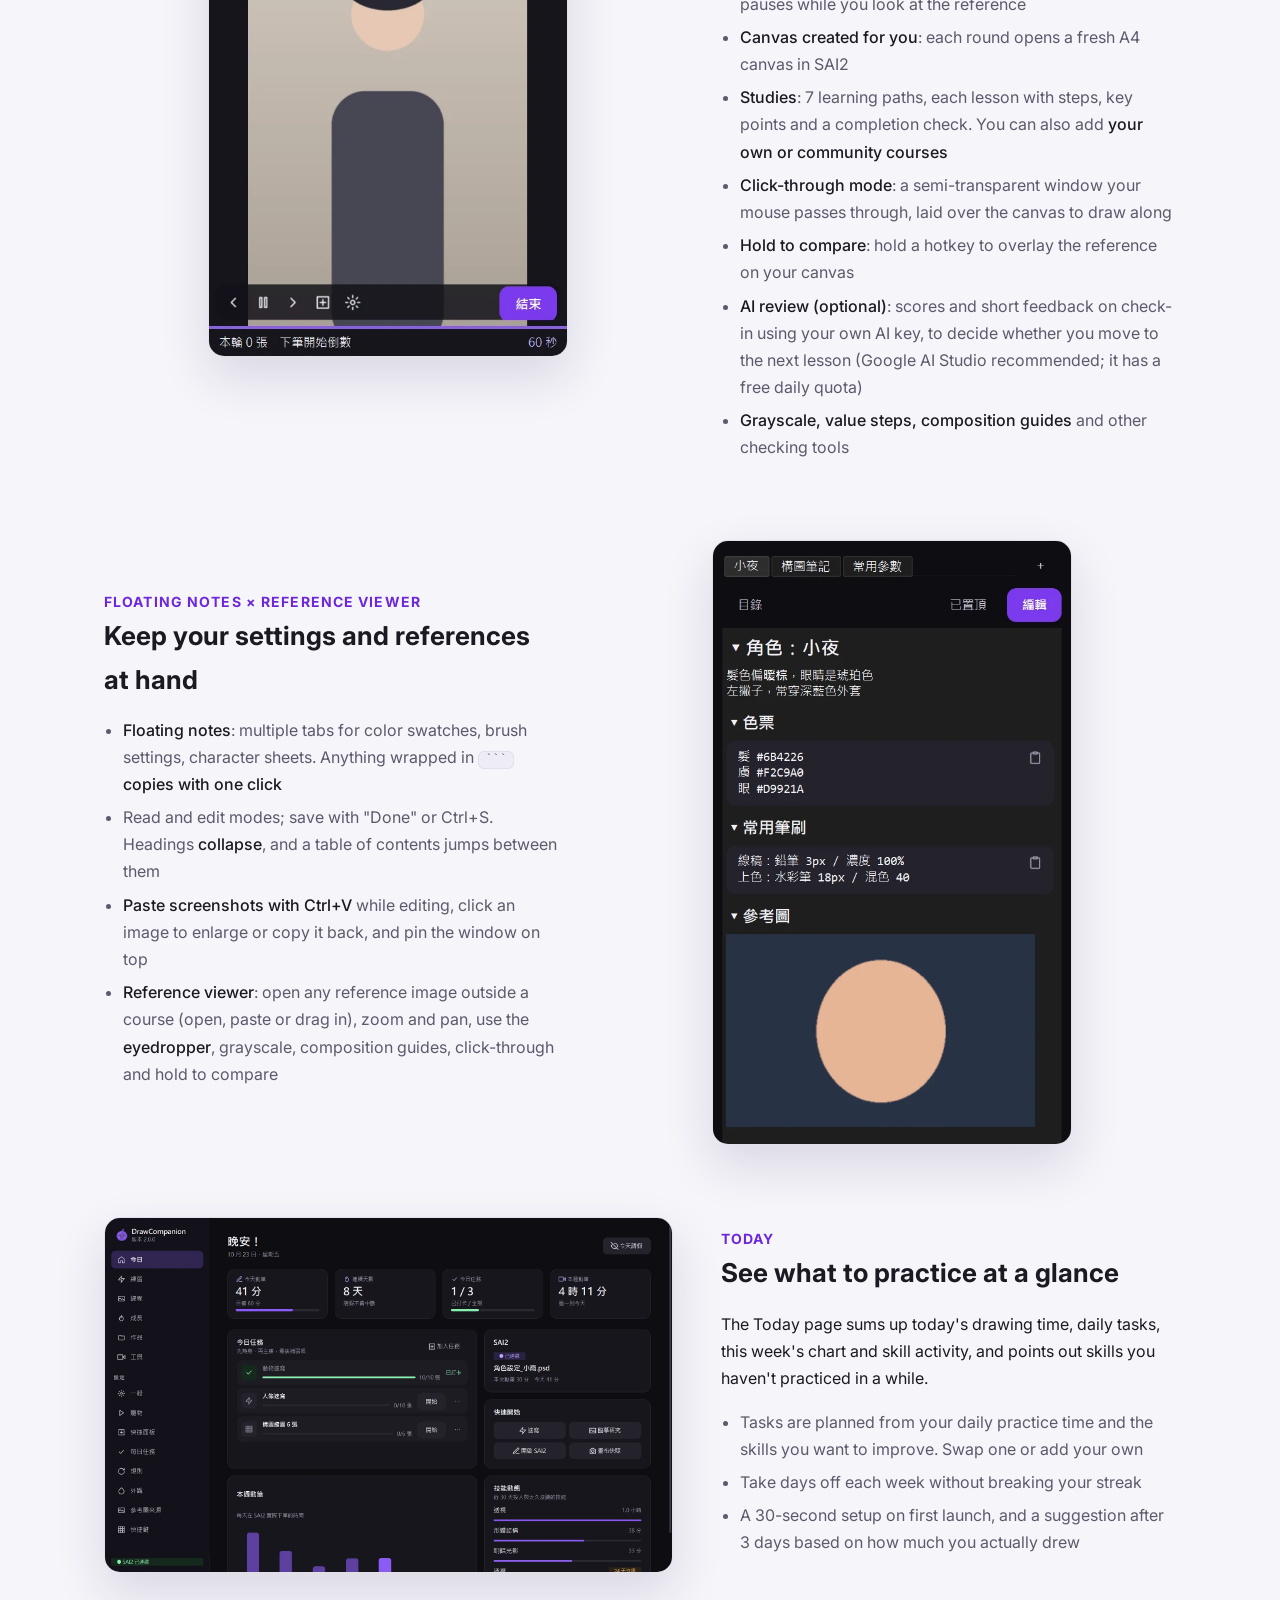
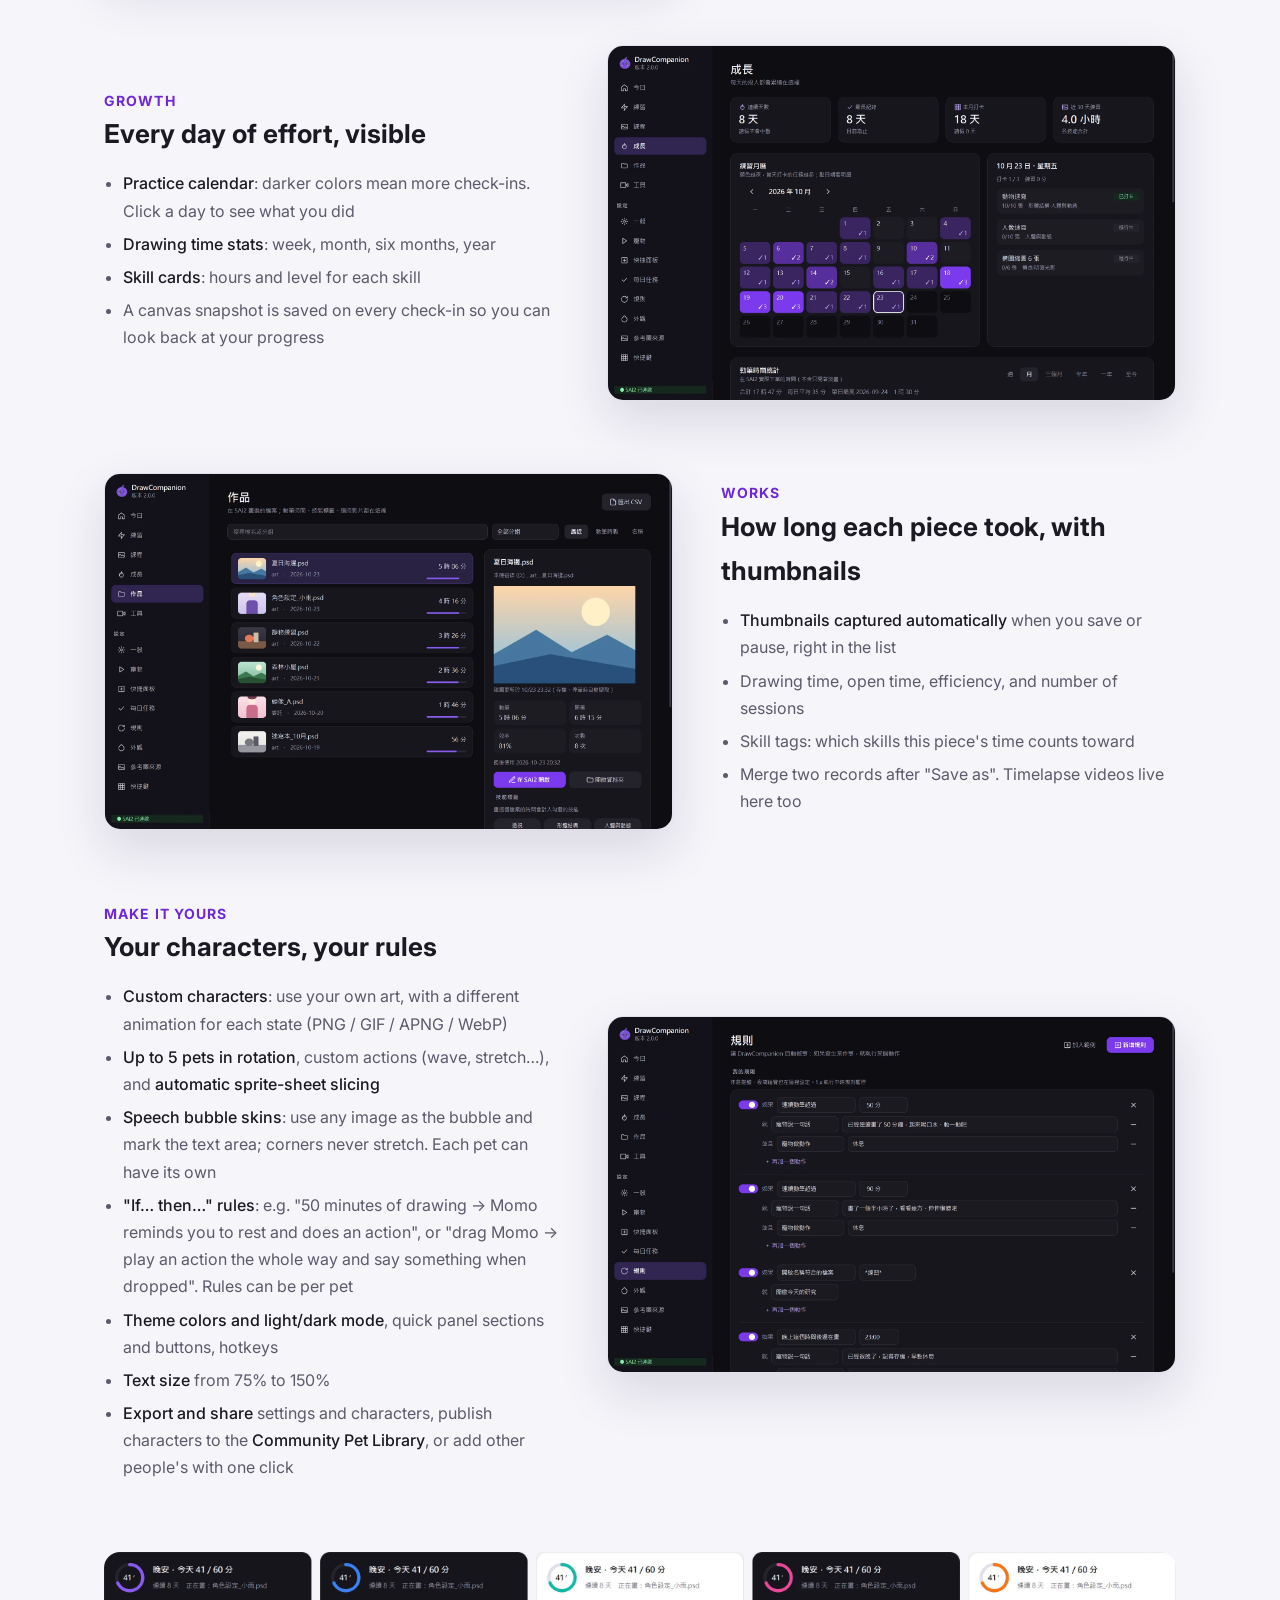
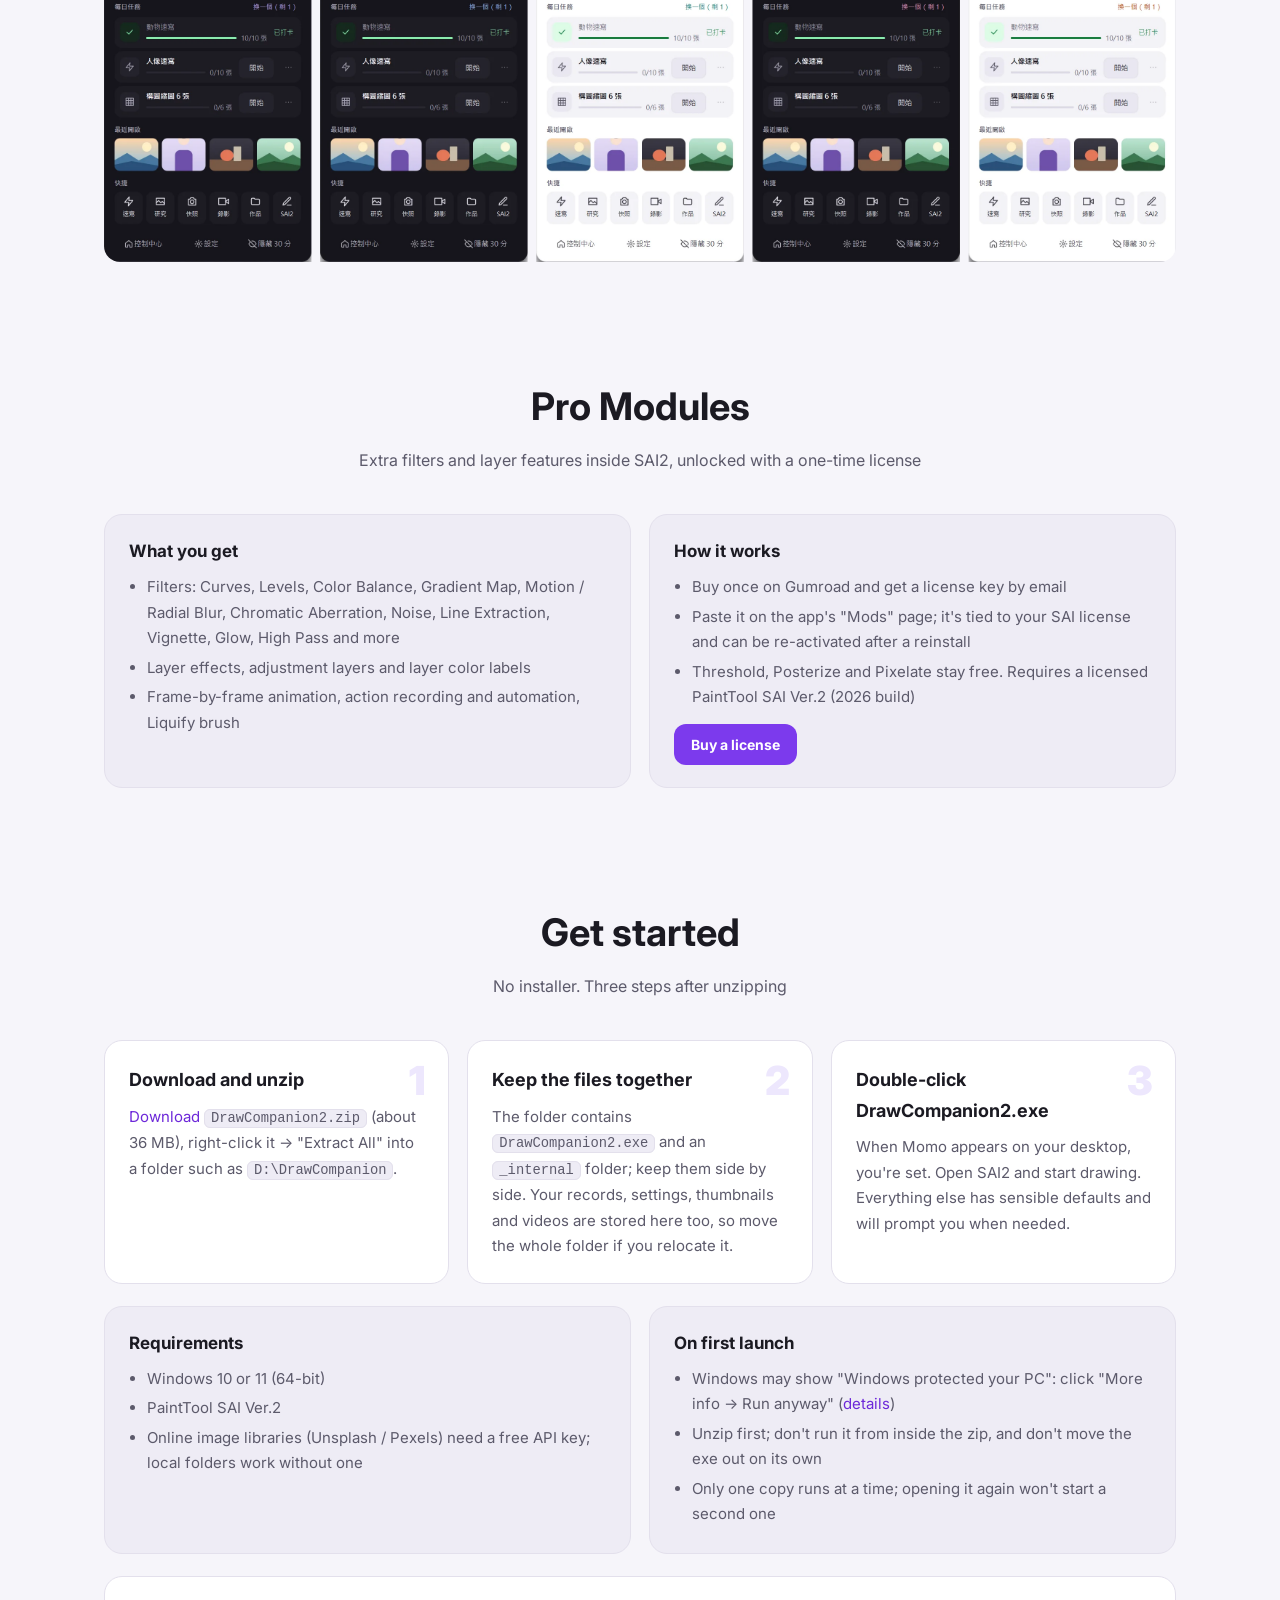
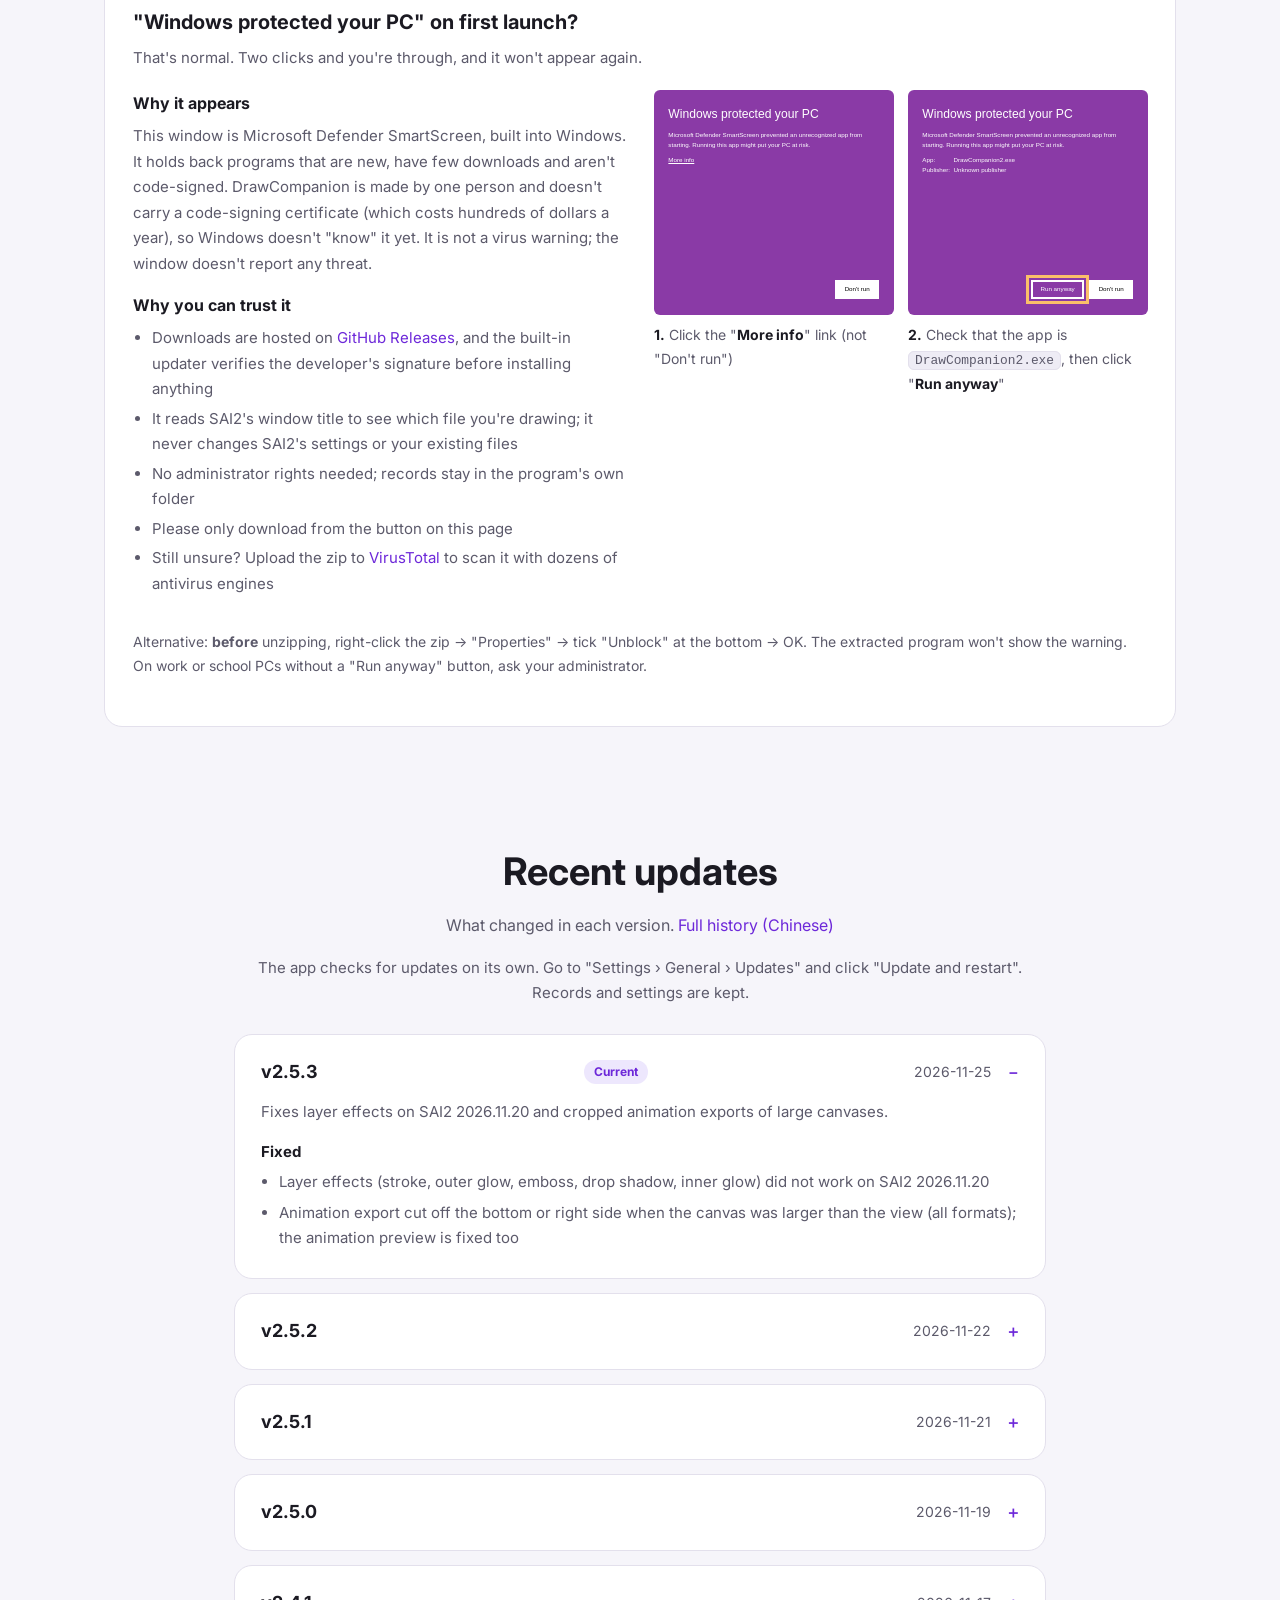
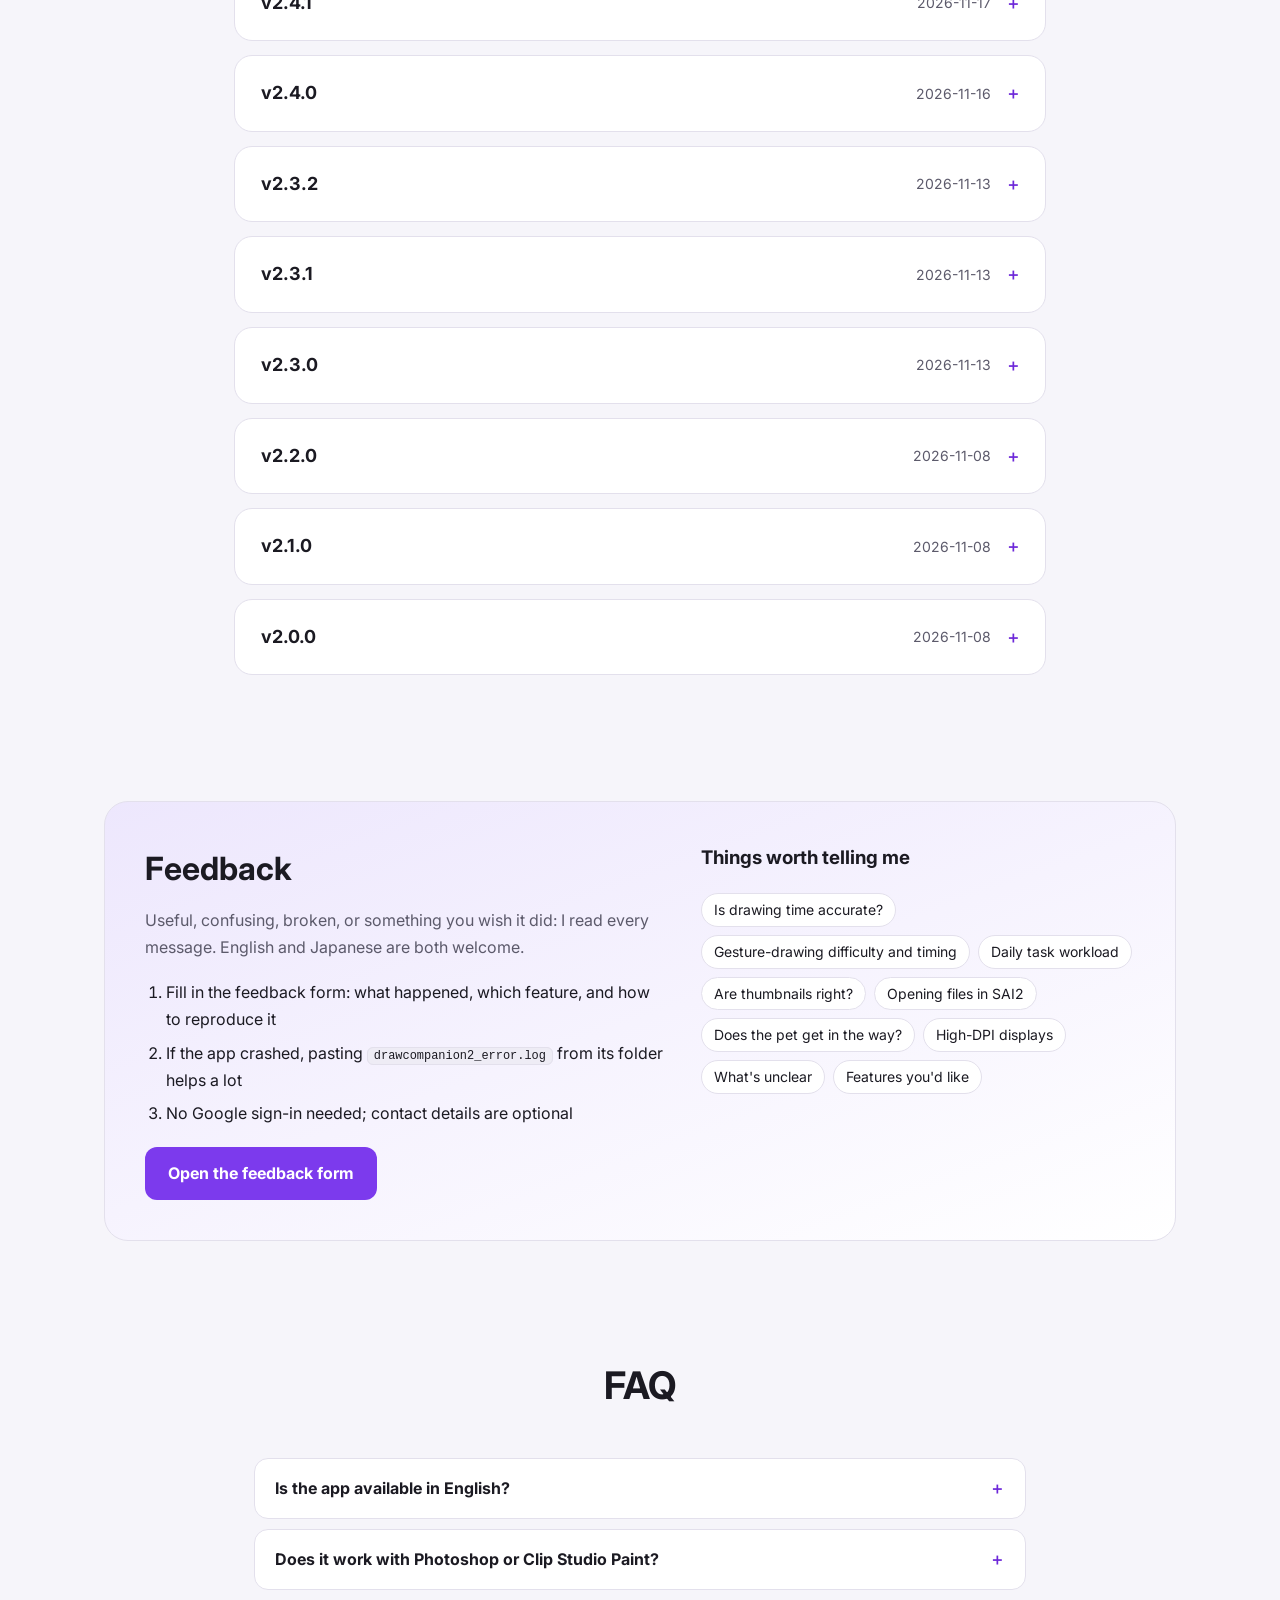
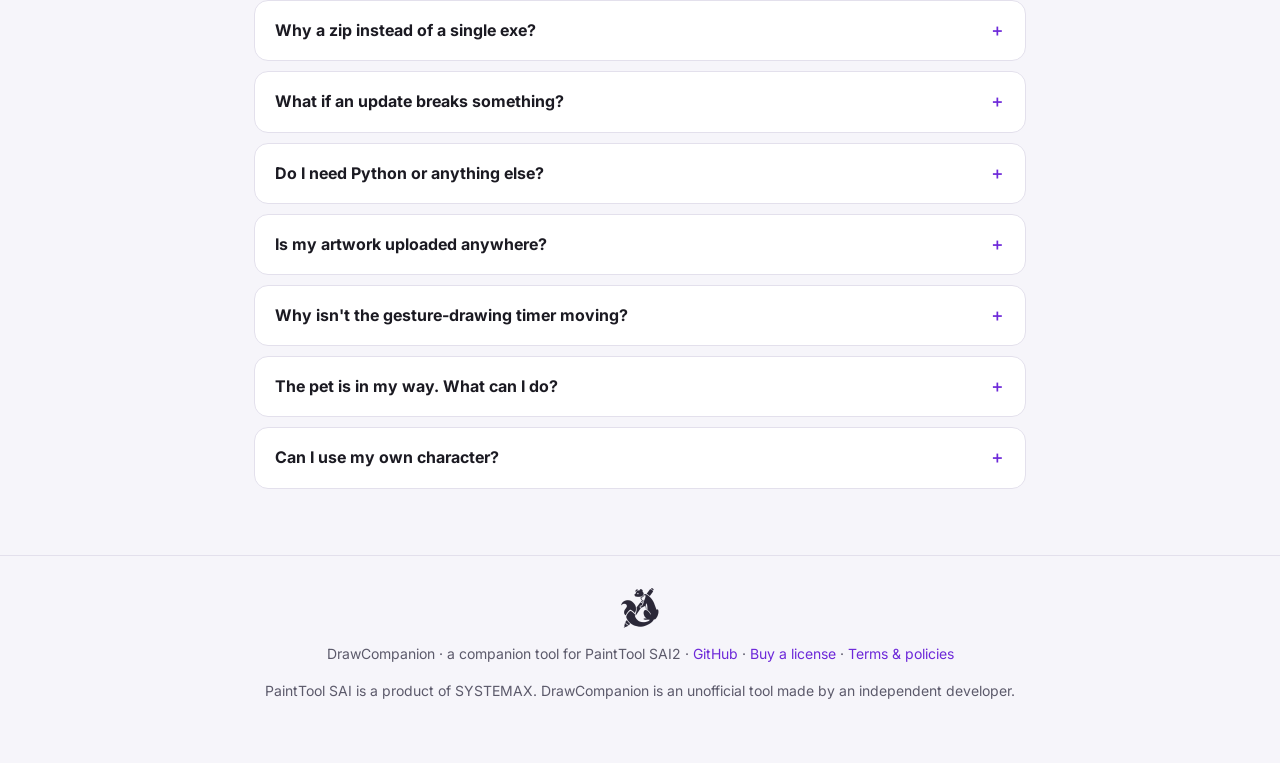
==== commit d980f2b1: "更新介紹網頁與版本資訊（2.5.3）" ====
--- a/docs/en/index.html
+++ b/docs/en/index.html
@@ -330,7 +330,17 @@
     <p class="update-how">The app checks for updates on its own. Go to "Settings › General › Updates" and click "Update and restart". Records and settings are kept.</p>
 
     <details class="rel" open>
-      <summary><span class="ver">v2.5.2</span><span class="tag">Current</span><span class="date">2026-11-22</span></summary>
+      <summary><span class="ver">v2.5.3</span><span class="tag">Current</span><span class="date">2026-11-25</span></summary>
+      <p class="lead2">Fixes layer effects on SAI2 2026.11.20 and cropped animation exports of large canvases.</p>
+      <h4>Fixed</h4>
+      <ul>
+        <li>Layer effects (stroke, outer glow, emboss, drop shadow, inner glow) did not work on SAI2 2026.11.20</li>
+        <li>Animation export cut off the bottom or right side when the canvas was larger than the view (all formats); the animation preview is fixed too</li>
+      </ul>
+    </details>
+
+    <details class="rel">
+      <summary><span class="ver">v2.5.2</span><span class="date">2026-11-22</span></summary>
       <p class="lead2">Brush import now handles CSP tool groups and multiple files at once, plus SAI2 theme icon color fixes.</p>
       <h4>Improved</h4>
       <ul>
